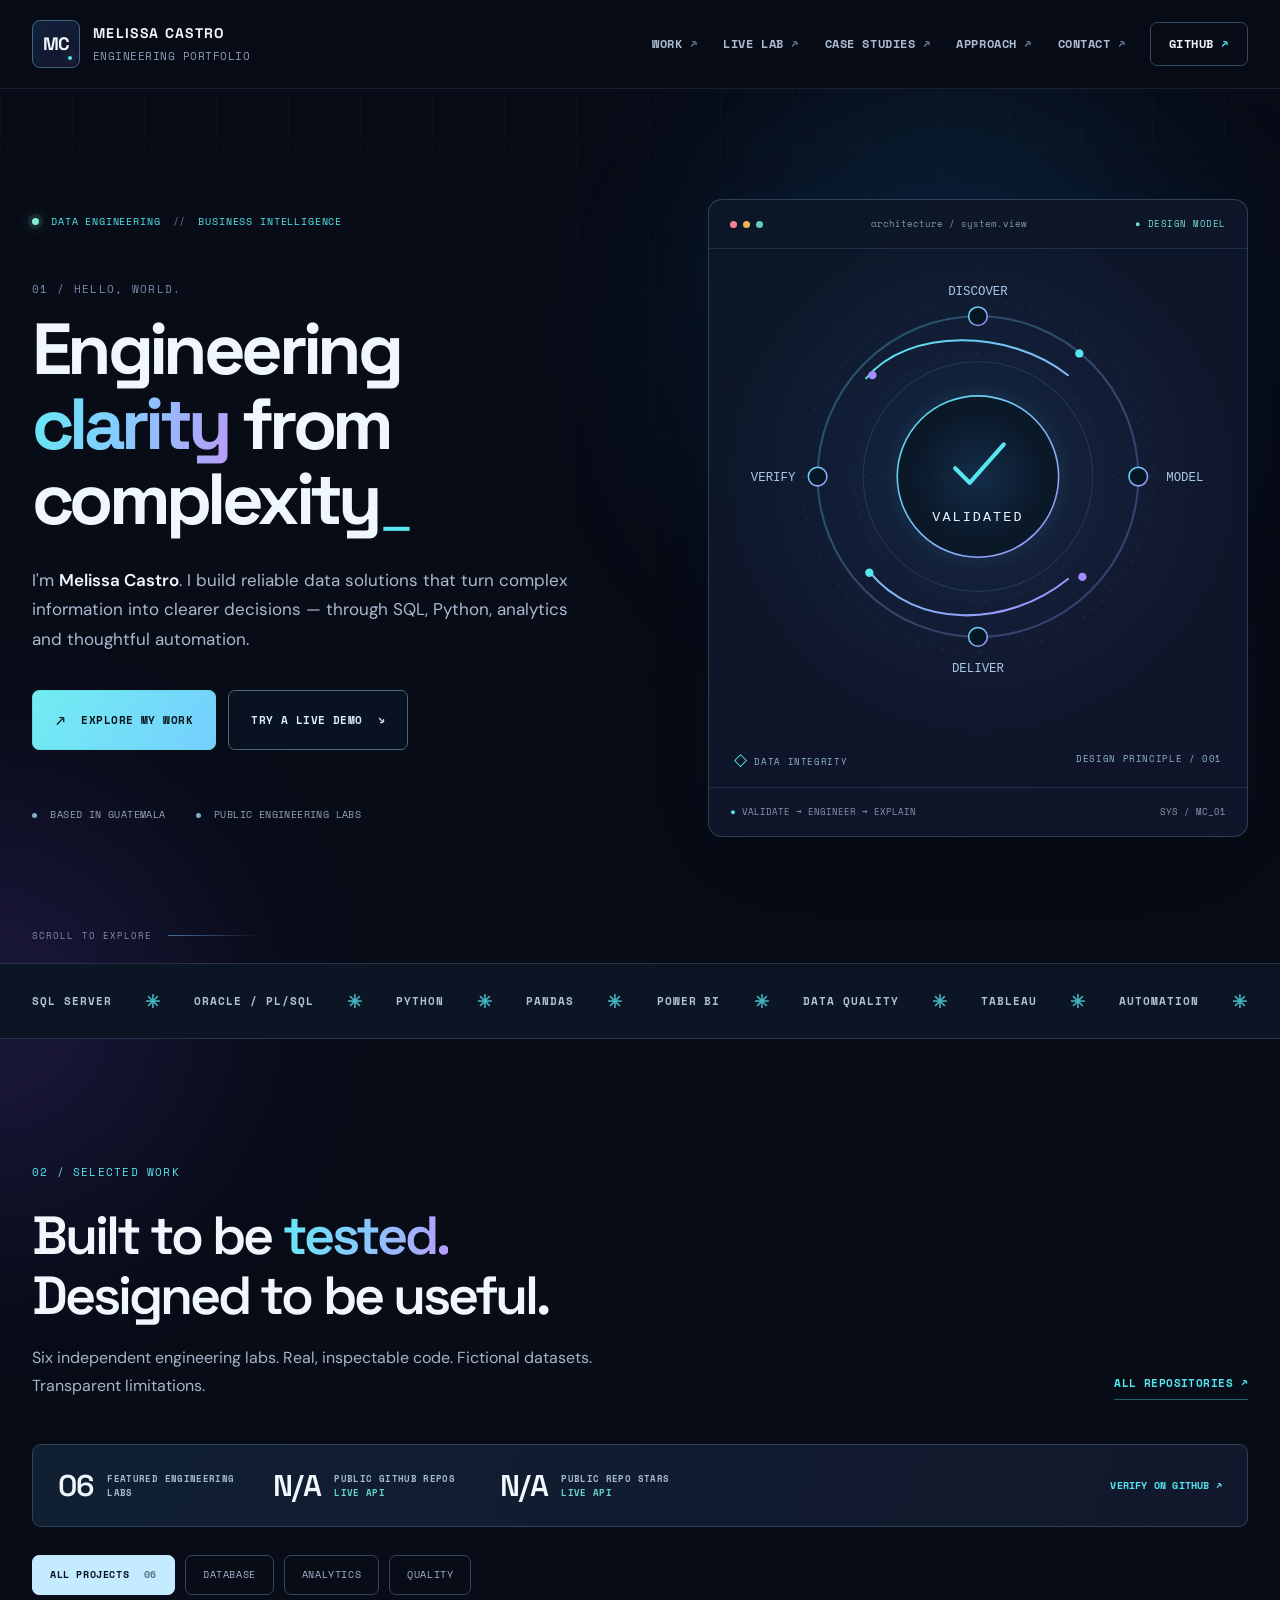
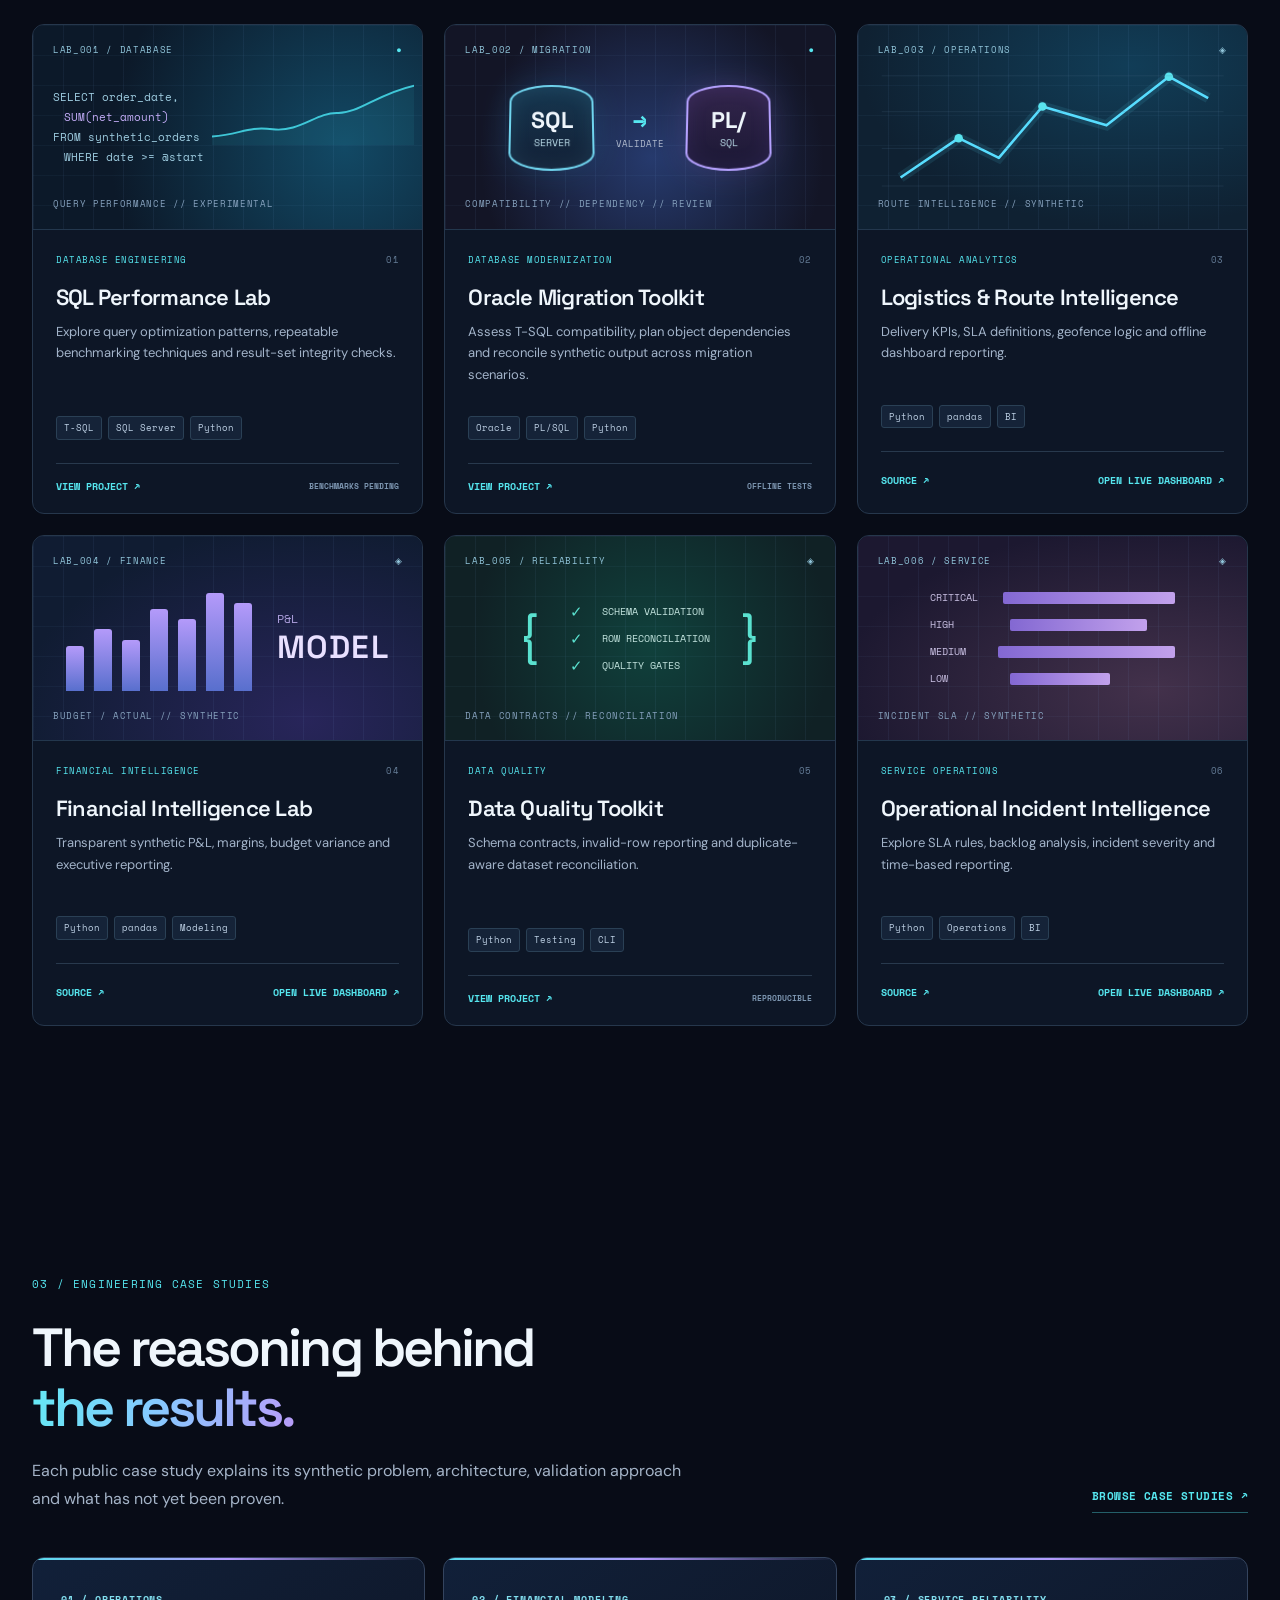
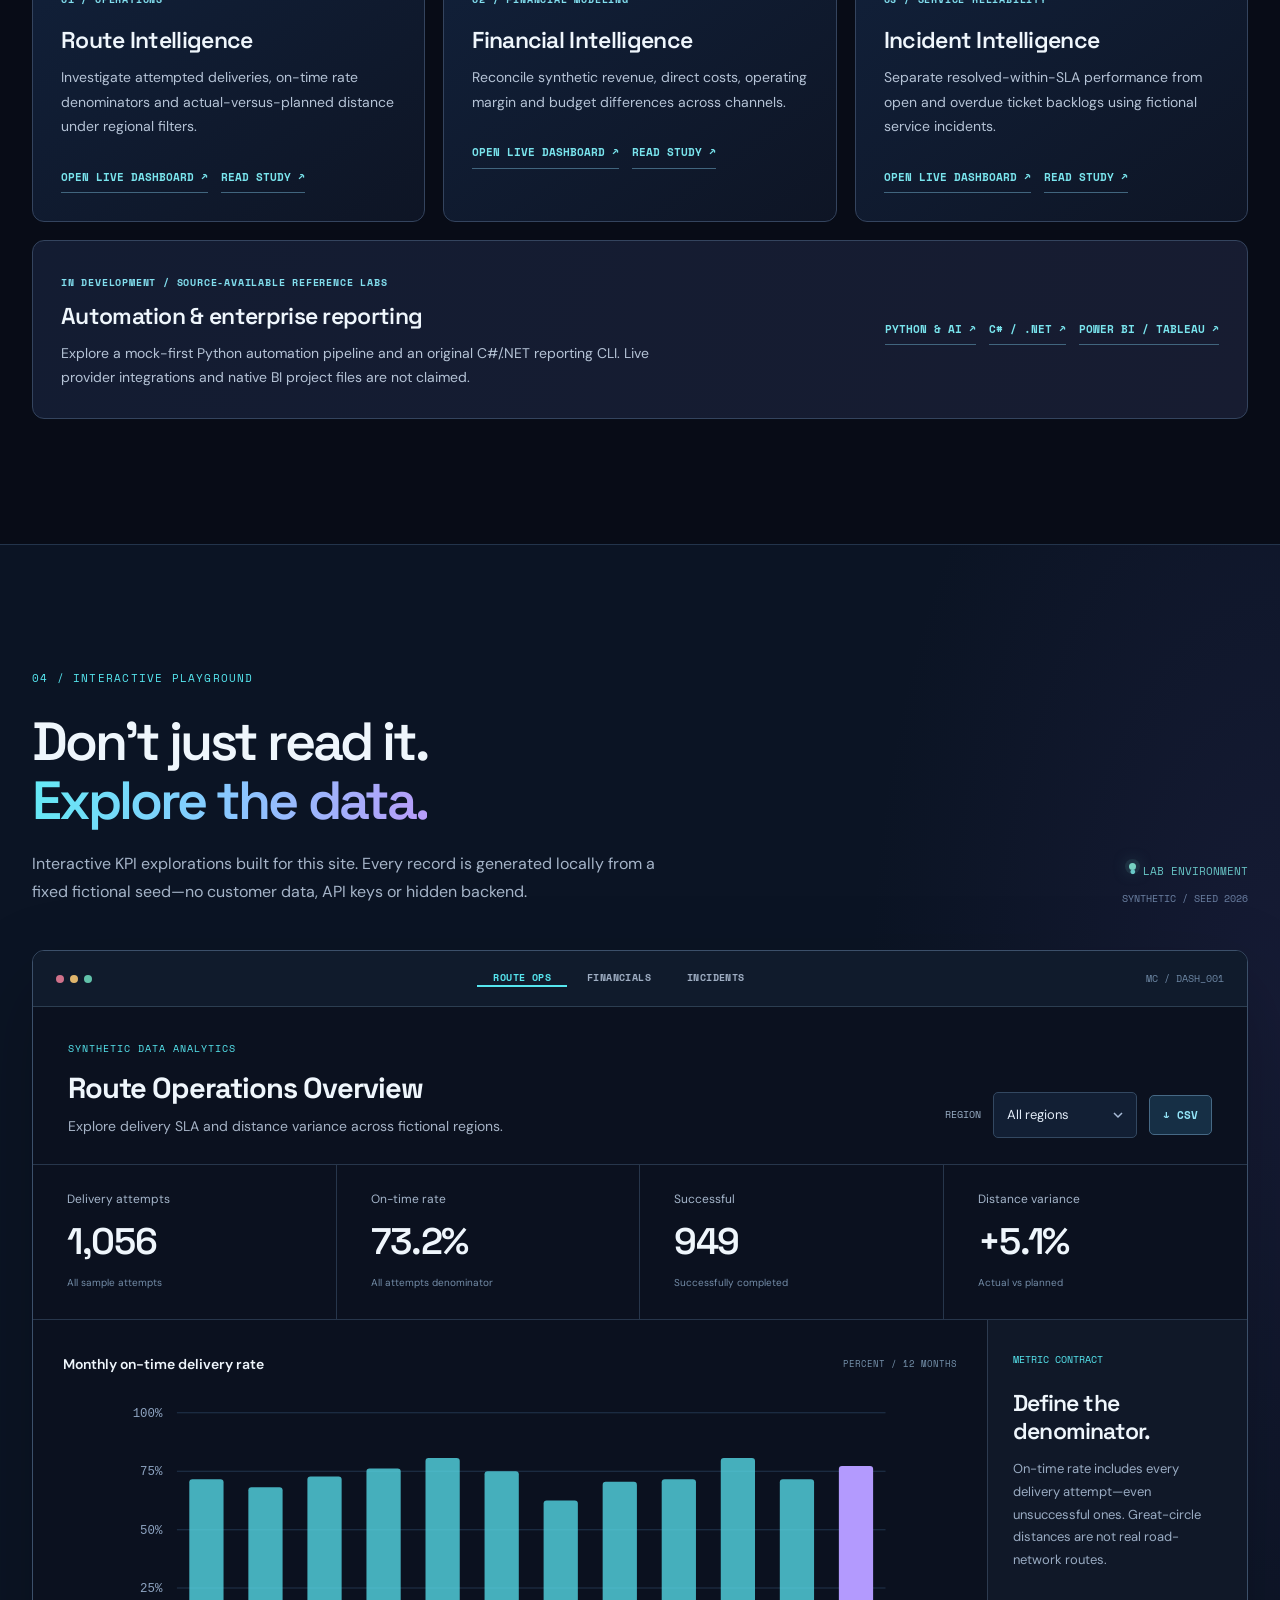
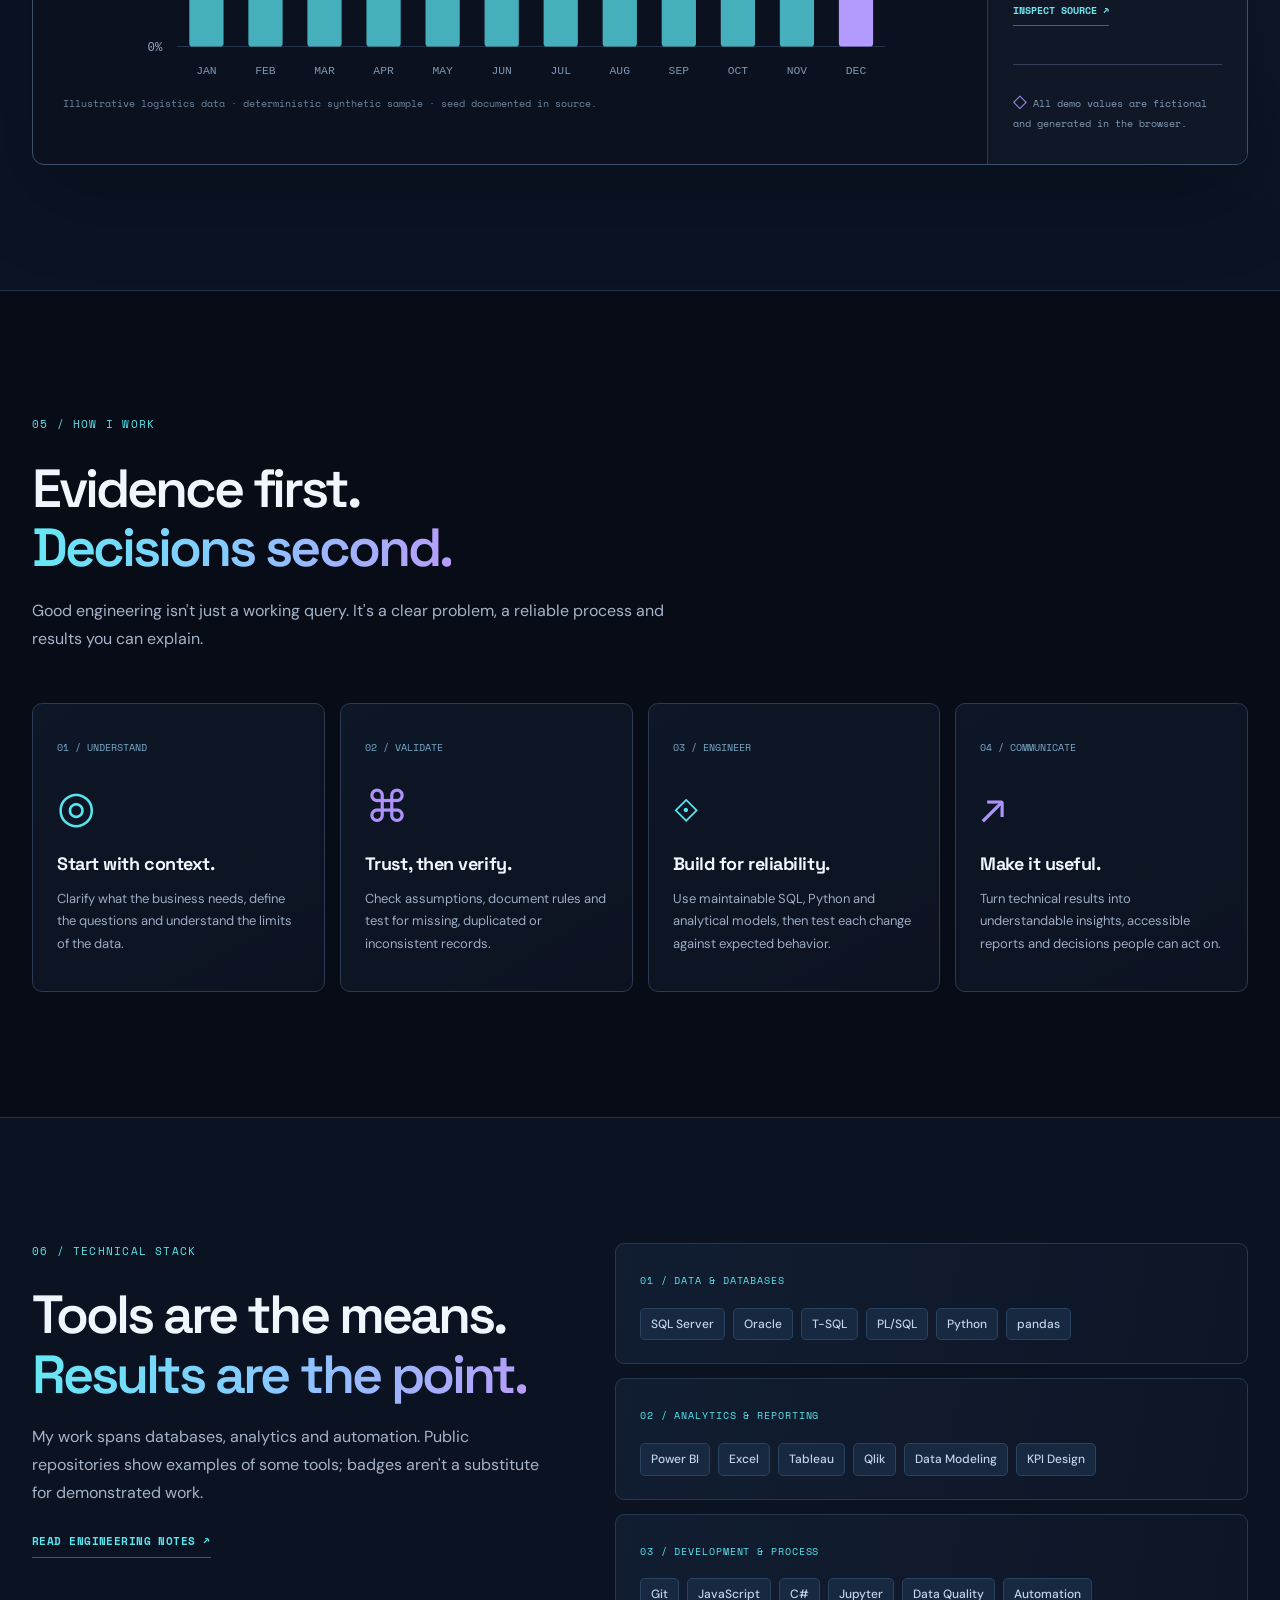
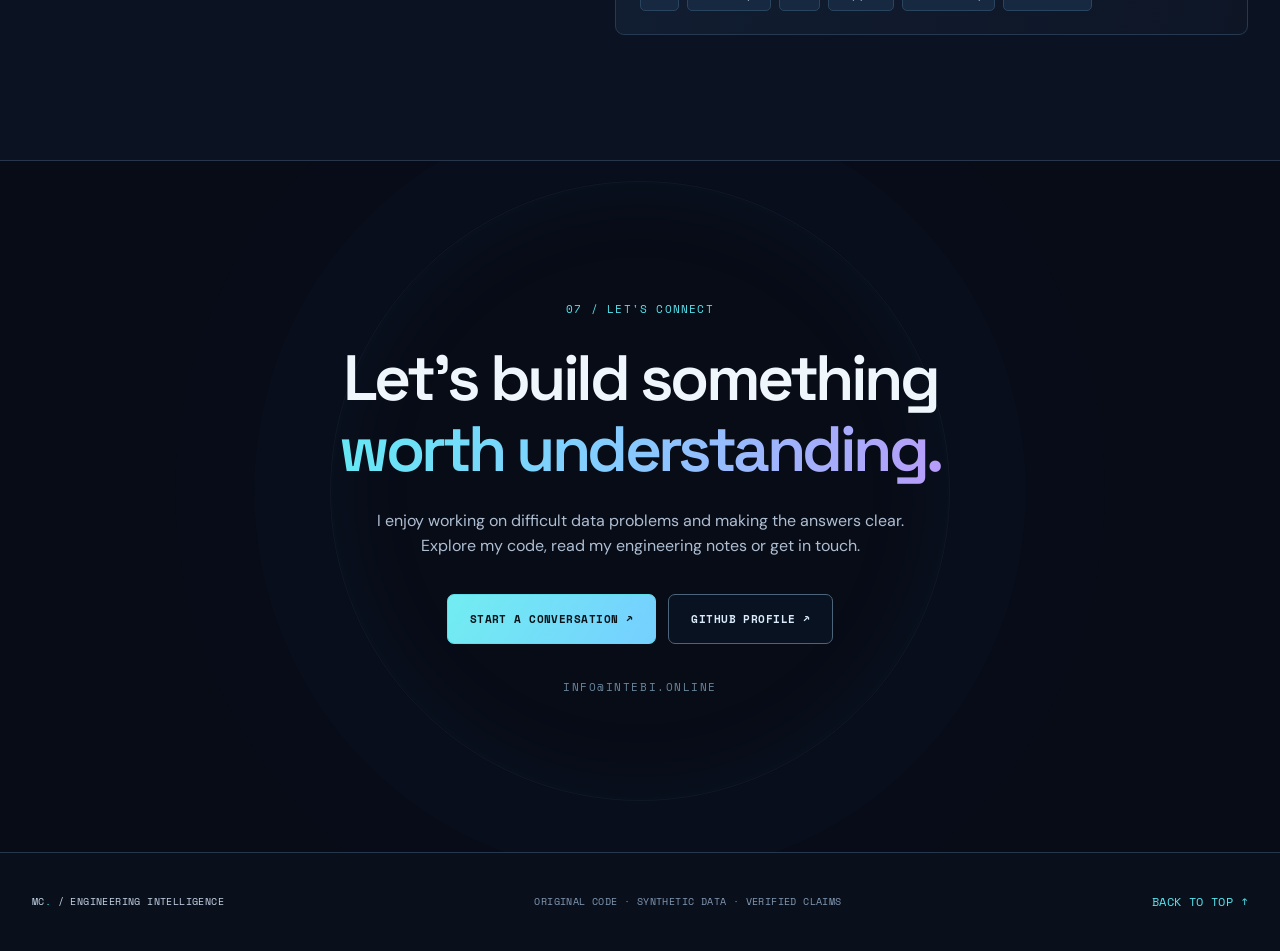
==== index.html @ 509ba19e "Preserve interactive demo tab behavior with direct-link anchors" ====
<!DOCTYPE html>
<html lang="en">
<head>
  <meta charset="UTF-8" />
  <meta name="viewport" content="width=device-width, initial-scale=1" />
  <meta name="color-scheme" content="dark" />
  <meta name="theme-color" content="#080c17" />
  <meta name="description" content="Melissa Castro — Data analytics, database engineering, business intelligence and automation. Explore reproducible engineering labs and interactive synthetic-data dashboards." />
  <meta property="og:type" content="website" />
  <meta property="og:title" content="Melissa Castro — Data & Systems Engineering" />
  <meta property="og:description" content="Engineering clarity from complexity. SQL, Python, Oracle, analytics and reproducible data systems." />
  <meta property="og:url" content="https://dicureck.github.io/" />
  <meta property="og:image" content="https://dicureck.github.io/assets/preview.svg" />
  <meta name="robots" content="index,follow" />
  <link rel="canonical" href="https://dicureck.github.io/" />
  <meta name="portfolio-build" content="2026-10-15b" />
  <link rel="icon" href="assets/favicon.svg" type="image/svg+xml" />
  <link rel="stylesheet" href="styles.css?v=20261015b" />
  <title>Melissa Castro — Engineering Intelligence</title>
  <script src="app.js?v=20261015b" defer></script>
</head>
<body>
  <div id="top" class="page-top-anchor" aria-hidden="true"></div>
  <a href="#main" class="skip-link">Skip to main content</a>
  <div class="page-grid" aria-hidden="true"></div>
  <div class="ambient ambient-one" aria-hidden="true"></div>
  <div class="ambient ambient-two" aria-hidden="true"></div>

  <header class="site-header">
    <nav class="navigation content-wrap" aria-label="Main navigation">
      <a href="#top" class="brand" data-scroll-top aria-label="Melissa Castro — Back to top"><span class="brand-mark" aria-hidden="true">MC</span><span class="brand-text">MELISSA CASTRO<span class="brand-sub">ENGINEERING PORTFOLIO</span></span></a>
      <div class="nav-links" id="nav-links">
        <a href="#work">WORK <span>↗</span></a>
        <a href="#lab">LIVE LAB <span>↗</span></a>
        <a href="#case-studies">CASE STUDIES <span>↗</span></a>
        <a href="#approach">APPROACH <span>↗</span></a>
        <a href="#contact">CONTACT <span>↗</span></a>
      </div>
      <a class="nav-action" href="https://github.com/Dicureck" target="_blank" rel="noopener noreferrer">GITHUB <span aria-hidden="true">↗</span></a>
      <button class="menu-toggle" id="menu-toggle" type="button" aria-label="Open navigation" aria-controls="nav-links" aria-expanded="false"><span></span><span></span><span></span></button>
    </nav>
  </header>

  <main id="main">
    <section class="hero section content-wrap" aria-labelledby="hero-heading">
      <div class="hero-copy">
        <div class="eyebrow"><span class="status-pulse" aria-hidden="true"></span> DATA ENGINEERING <span class="eyebrow-divider">//</span> BUSINESS INTELLIGENCE</div>
        <p class="hero-index">01 / HELLO, WORLD.</p>
        <h1 id="hero-heading">Engineering<br /><span class="text-gradient">clarity</span> from<br />complexity<span class="cursor">_</span></h1>
        <p class="hero-intro">I'm <strong>Melissa Castro</strong>. I build reliable data solutions that turn complex information into clearer decisions — through SQL, Python, analytics and thoughtful automation.</p>
        <div class="hero-actions">
          <a class="button primary" href="#work"><span class="button-arrow">↗</span> EXPLORE MY WORK</a>
          <a class="button ghost" href="#lab">TRY A LIVE DEMO <span aria-hidden="true">↘</span></a>
        </div>
        <div class="hero-footnotes"><span><i></i> BASED IN GUATEMALA</span><span><i></i> PUBLIC ENGINEERING LABS</span></div>
      </div>
      <div class="hero-visual" aria-label="Engineering workflow visualization">
        <div class="diagram-header"><span class="window-controls" aria-hidden="true"><b></b><b></b><b></b></span><span>architecture / system.view</span><span class="diagram-live">● DESIGN MODEL</span></div>
        <div class="diagram-content">
          <svg class="system-orbit" viewBox="0 0 520 480" role="img" aria-label="Conceptual workflow: raw data is validated, engineered and delivered as insight">
            <defs><linearGradient id="orbitGrad" x1="0" y1="0" x2="1" y2="1"><stop offset="0" stop-color="#56e6ef"/><stop offset="1" stop-color="#a68cff"/></linearGradient><radialGradient id="coreGrad"><stop offset="0" stop-color="#142d49"/><stop offset="1" stop-color="#081321"/></radialGradient><filter id="softglow"><feGaussianBlur stdDeviation="6"/></filter></defs>
            <g stroke="#25415c" stroke-width="1" stroke-dasharray="2 10" fill="none" opacity=".62"><circle cx="260" cy="220" r="170"/><circle cx="260" cy="220" r="120"/><path d="M260 18V424M54 220H466"/></g>
            <circle cx="260" cy="220" r="155" stroke="url(#orbitGrad)" stroke-opacity=".29" fill="none" stroke-width="2"/>
            <circle cx="260" cy="220" r="111" stroke="#4b7ea8" stroke-opacity=".28" fill="none"/>
            <path d="M152 125C192 76 291 77 347 122M347 319C288 367 199 367 155 312" fill="none" stroke="url(#orbitGrad)" stroke-width="2" stroke-linecap="round"/>
            <g fill="#071624" stroke="url(#orbitGrad)" stroke-width="1.5"><circle cx="260" cy="220" r="78" fill="url(#coreGrad)"/><circle cx="260" cy="65" r="9"/><circle cx="415" cy="220" r="9"/><circle cx="260" cy="375" r="9"/><circle cx="105" cy="220" r="9"/></g>
            <circle cx="260" cy="220" r="80" fill="none" stroke="#4bd5f2" stroke-width="5" opacity=".12" filter="url(#softglow)" />
            <path d="M238 212l14 14 33-37" fill="none" stroke="#56e6ef" stroke-width="4" stroke-linecap="round" stroke-linejoin="round"/>
            <g font-family="monospace" text-anchor="middle"><text x="260" y="263" fill="#ecf5ff" font-size="13" letter-spacing="2">VALIDATED</text><text x="260" y="44" fill="#a9c8e8" font-size="12">DISCOVER</text><text x="460" y="224" fill="#a9c8e8" font-size="12">MODEL</text><text x="260" y="409" fill="#a9c8e8" font-size="12">DELIVER</text><text x="62" y="224" fill="#a9c8e8" font-size="12">VERIFY</text></g>
            <g fill="#56e6ef"><circle cx="358" cy="101" r="4"/><circle cx="155" cy="313" r="4"/></g>
            <g fill="#a68cff"><circle cx="361" cy="317" r="4"/><circle cx="158" cy="122" r="4"/></g>
          </svg>
          <div class="diagram-caption"><span><span class="micro-icon">◇</span> DATA INTEGRITY</span><span>DESIGN PRINCIPLE / 001</span></div>
        </div>
        <div class="diagram-footer"><span><span class="footer-cyan">●</span> VALIDATE → ENGINEER → EXPLAIN</span><span>SYS / MC_01</span></div>
      </div>
      <div class="scroll-marker"><span>SCROLL TO EXPLORE</span><span class="scroll-line"></span></div>
    </section>

    <section class="stack-marquee" aria-label="Technical specialties"><div class="marquee-content"><span>SQL SERVER</span><em>✳</em><span>ORACLE / PL/SQL</span><em>✳</em><span>PYTHON</span><em>✳</em><span>PANDAS</span><em>✳</em><span>POWER BI</span><em>✳</em><span>DATA QUALITY</span><em>✳</em><span>TABLEAU</span><em>✳</em><span>AUTOMATION</span><em>✳</em></div></section>

    <section class="section work-section content-wrap" id="work" aria-labelledby="work-title">
      <div class="section-head">
        <div><p class="section-number">02 / SELECTED WORK</p><h2 id="work-title">Built to be <span class="text-gradient">tested.</span><br/>Designed to be useful.</h2><p class="section-lede">Six independent engineering labs. Real, inspectable code. Fictional datasets. Transparent limitations.</p></div>
        <a class="text-link" href="https://github.com/Dicureck?tab=repositories" target="_blank" rel="noopener noreferrer">ALL REPOSITORIES <span>↗</span></a>
      </div>
      <div class="proof-strip" aria-label="Engineering portfolio at a glance">
        <div class="proof-cell"><strong>06</strong><span>FEATURED ENGINEERING LABS</span></div>
        <div class="proof-cell"><strong id="repo-count" aria-live="polite">—</strong><span>PUBLIC GITHUB REPOS <i>LIVE API</i></span></div>
        <div class="proof-cell"><strong id="star-count" aria-live="polite">—</strong><span>PUBLIC REPO STARS <i>LIVE API</i></span></div>
        <a class="proof-link" href="https://github.com/Dicureck" target="_blank" rel="noopener noreferrer" aria-label="View official GitHub profile and verify public activity">VERIFY ON GITHUB ↗</a>
      </div>
      <div class="filters" role="group" aria-label="Filter projects">
        <button class="filter-chip is-active" type="button" data-filter="all" aria-pressed="true">ALL PROJECTS <span>06</span></button>
        <button class="filter-chip" type="button" data-filter="database" aria-pressed="false">DATABASE</button>
        <button class="filter-chip" type="button" data-filter="analytics" aria-pressed="false">ANALYTICS</button>
        <button class="filter-chip" type="button" data-filter="quality" aria-pressed="false">QUALITY</button>
      </div>
      <div class="project-grid" id="project-grid">
        <article class="project-card feature" data-category="database" data-project="sql">
          <div class="card-visual card-sql"><div class="visual-top"><span>LAB_001 / DATABASE</span><span class="tiny-pulse">●</span></div><div class="sql-visual"><div class="code-lines"><span>SELECT order_date,</span><span class="code-indent">SUM(net_amount)</span><span>FROM synthetic_orders</span><span class="code-indent">WHERE date >= @start</span></div><div class="curve"><svg viewBox="0 0 310 105" aria-hidden="true"><path d="M0 91 C45 88 52 75 93 80 S160 54 192 55 254 25 310 13" fill="none" stroke="#48e0ef" stroke-width="3"/><path d="M0 91 C45 88 52 75 93 80 S160 54 192 55 254 25 310 13 L310 105H0Z" fill="#48e0ef" fill-opacity=".08"/></svg></div></div><div class="visual-bottom">QUERY PERFORMANCE // EXPERIMENTAL</div></div>
          <div class="card-body"><div class="card-category">DATABASE ENGINEERING <span>01</span></div><h3>SQL Performance Lab</h3><p>Explore query optimization patterns, repeatable benchmarking techniques and result-set integrity checks.</p><div class="tags"><span>T-SQL</span><span>SQL Server</span><span>Python</span></div><div class="card-actions"><a href="https://github.com/Dicureck/sql-performance-lab" target="_blank" rel="noopener noreferrer">VIEW PROJECT ↗</a><span class="preview-label">BENCHMARKS PENDING</span></div></div>
        </article>
        <article class="project-card feature" data-category="database" data-project="oracle">
          <div class="card-visual card-oracle"><div class="visual-top"><span>LAB_002 / MIGRATION</span><span class="tiny-pulse">●</span></div><div class="migration-art" aria-hidden="true"><div class="db-pillar"><span>SQL</span><small>SERVER</small></div><div class="migration-arrow"><span class="dashed-rail"></span><strong>→</strong><small>VALIDATE</small></div><div class="db-pillar purple"><span>PL/</span><small>SQL</small></div></div><div class="visual-bottom">COMPATIBILITY // DEPENDENCY // REVIEW</div></div>
          <div class="card-body"><div class="card-category">DATABASE MODERNIZATION <span>02</span></div><h3>Oracle Migration Toolkit</h3><p>Assess T-SQL compatibility, plan object dependencies and reconcile synthetic output across migration scenarios.</p><div class="tags"><span>Oracle</span><span>PL/SQL</span><span>Python</span></div><div class="card-actions"><a href="https://github.com/Dicureck/oracle-migration-toolkit" target="_blank" rel="noopener noreferrer">VIEW PROJECT ↗</a><span class="preview-label">OFFLINE TESTS</span></div></div>
        </article>
        <article class="project-card" data-category="analytics" data-project="logistics"><div class="card-visual card-logistics"><div class="visual-top"><span>LAB_003 / OPERATIONS</span><span>◈</span></div><svg class="mini-chart" viewBox="0 0 400 164" aria-hidden="true"><path d="M22 141 L90 95 137 118 188 58 263 80 336 23 382 48" stroke="#57dcff" stroke-width="3" fill="none" stroke-linejoin="round"/><path d="M22 141 L90 95 137 118 188 58 263 80 336 23 382 48" stroke="#57dcff" stroke-width="12" opacity=".1" fill="none"/><g fill="#59e3ee"><circle cx="90" cy="95" r="5"/><circle cx="188" cy="58" r="5"/><circle cx="336" cy="23" r="5"/></g><path d="M0 151H400M0 107H400M0 64H400M0 22H400" stroke="#52708e" stroke-opacity=".22"/></svg><div class="visual-bottom">ROUTE INTELLIGENCE // SYNTHETIC</div></div><div class="card-body"><div class="card-category">OPERATIONAL ANALYTICS <span>03</span></div><h3>Logistics & Route Intelligence</h3><p>Delivery KPIs, SLA definitions, geofence logic and offline dashboard reporting.</p><div class="tags"><span>Python</span><span>pandas</span><span>BI</span></div><div class="card-actions"><a href="https://github.com/Dicureck/logistics-route-intelligence" target="_blank" rel="noopener noreferrer">SOURCE ↗</a><a class="demo-link" data-open-demo="logistics" href="/?demo=logistics#lab" aria-label="Open logistics interactive dashboard">OPEN LIVE DASHBOARD ↗</a></div></div></article>
        <article class="project-card" data-category="analytics" data-project="finance"><div class="card-visual card-finance"><div class="visual-top"><span>LAB_004 / FINANCE</span><span>◈</span></div><div class="finance-visual" aria-hidden="true"><div class="finance-bars"><i style="height:43%"></i><i style="height:59%"></i><i style="height:49%"></i><i style="height:78%"></i><i style="height:69%"></i><i style="height:93%"></i><i style="height:84%"></i></div><div class="finance-index"><span>P&amp;L</span><strong>MODEL</strong></div></div><div class="visual-bottom">BUDGET / ACTUAL // SYNTHETIC</div></div><div class="card-body"><div class="card-category">FINANCIAL INTELLIGENCE <span>04</span></div><h3>Financial Intelligence Lab</h3><p>Transparent synthetic P&amp;L, margins, budget variance and executive reporting.</p><div class="tags"><span>Python</span><span>pandas</span><span>Modeling</span></div><div class="card-actions"><a href="https://github.com/Dicureck/financial-intelligence-lab" target="_blank" rel="noopener noreferrer">SOURCE ↗</a><a class="demo-link" data-open-demo="finance" href="/?demo=finance#lab" aria-label="Open finance interactive dashboard">OPEN LIVE DASHBOARD ↗</a></div></div></article>
        <article class="project-card" data-category="quality" data-project="quality"><div class="card-visual card-quality"><div class="visual-top"><span>LAB_005 / RELIABILITY</span><span>◈</span></div><div class="quality-art" aria-hidden="true"><span>{</span><div><em>✓</em><small>SCHEMA VALIDATION</small><em>✓</em><small>ROW RECONCILIATION</small><em>✓</em><small>QUALITY GATES</small></div><span>}</span></div><div class="visual-bottom">DATA CONTRACTS // RECONCILIATION</div></div><div class="card-body"><div class="card-category">DATA QUALITY <span>05</span></div><h3>Data Quality Toolkit</h3><p>Schema contracts, invalid-row reporting and duplicate-aware dataset reconciliation.</p><div class="tags"><span>Python</span><span>Testing</span><span>CLI</span></div><div class="card-actions"><a href="https://github.com/Dicureck/data-quality-toolkit" target="_blank" rel="noopener noreferrer">VIEW PROJECT ↗</a><span class="preview-label">REPRODUCIBLE</span></div></div></article>
        <article class="project-card" data-category="analytics" data-project="incidents"><div class="card-visual card-incidents"><div class="visual-top"><span>LAB_006 / SERVICE</span><span>◈</span></div><div class="incident-visual" aria-hidden="true"><div><span>CRITICAL</span><i style="width:78%"></i></div><div><span>HIGH</span><i style="width:56%"></i></div><div><span>MEDIUM</span><i style="width:89%"></i></div><div><span>LOW</span><i style="width:41%"></i></div></div><div class="visual-bottom">INCIDENT SLA // SYNTHETIC</div></div><div class="card-body"><div class="card-category">SERVICE OPERATIONS <span>06</span></div><h3>Operational Incident Intelligence</h3><p>Explore SLA rules, backlog analysis, incident severity and time-based reporting.</p><div class="tags"><span>Python</span><span>Operations</span><span>BI</span></div><div class="card-actions"><a href="https://github.com/Dicureck/Dashboard-an-lisis-de-incidencias-operacionales" target="_blank" rel="noopener noreferrer">SOURCE ↗</a><a class="demo-link" data-open-demo="incidents" href="/?demo=incidents#lab" aria-label="Open incidents interactive dashboard">OPEN LIVE DASHBOARD ↗</a></div></div></article>
      </div>
    </section>

    <section class="section evidence-section content-wrap" id="case-studies" aria-labelledby="case-title">
      <div class="section-head"><div><p class="section-number">03 / ENGINEERING CASE STUDIES</p><h2 id="case-title">The reasoning behind<br/><span class="text-gradient">the results.</span></h2><p class="section-lede">Each public case study explains its synthetic problem, architecture, validation approach and what has not yet been proven.</p></div><a class="text-link" href="https://github.com/Dicureck/Dicureck/tree/main/case-studies" target="_blank" rel="noopener noreferrer">BROWSE CASE STUDIES ↗</a></div>
      <div class="evidence-grid">
        <article class="evidence-card"><span class="evidence-index">01 / OPERATIONS</span><h3>Route Intelligence</h3><p>Investigate attempted deliveries, on-time rate denominators and actual-versus-planned distance under regional filters.</p><div class="evidence-actions"><a href="?demo=logistics#lab">OPEN LIVE DASHBOARD ↗</a><a href="https://github.com/Dicureck/Dicureck/blob/main/case-studies/logistics.md" target="_blank" rel="noopener noreferrer">READ STUDY ↗</a></div></article>
        <article class="evidence-card"><span class="evidence-index">02 / FINANCIAL MODELING</span><h3>Financial Intelligence</h3><p>Reconcile synthetic revenue, direct costs, operating margin and budget differences across channels.</p><div class="evidence-actions"><a href="?demo=finance#lab">OPEN LIVE DASHBOARD ↗</a><a href="https://github.com/Dicureck/Dicureck/blob/main/case-studies/finance.md" target="_blank" rel="noopener noreferrer">READ STUDY ↗</a></div></article>
        <article class="evidence-card"><span class="evidence-index">03 / SERVICE RELIABILITY</span><h3>Incident Intelligence</h3><p>Separate resolved-within-SLA performance from open and overdue ticket backlogs using fictional service incidents.</p><div class="evidence-actions"><a href="?demo=incidents#lab">OPEN LIVE DASHBOARD ↗</a><a href="https://github.com/Dicureck/Dicureck/blob/main/case-studies/incidents.md" target="_blank" rel="noopener noreferrer">READ STUDY ↗</a></div></article>
      </div>
      <div class="evidence-next"><div><span class="evidence-index">IN DEVELOPMENT / SOURCE-AVAILABLE REFERENCE LABS</span><h3>Automation &amp; enterprise reporting</h3><p>Explore a mock-first Python automation pipeline and an original C#/.NET reporting CLI. Live provider integrations and native BI project files are not claimed.</p></div><div class="evidence-actions"><a href="https://github.com/Dicureck/Dicureck/tree/main/engineering-labs/ai-business-automation" target="_blank" rel="noopener noreferrer">PYTHON &amp; AI ↗</a><a href="https://github.com/Dicureck/Dicureck/tree/main/engineering-labs/enterprise-reporting-dotnet" target="_blank" rel="noopener noreferrer">C# / .NET ↗</a><a href="https://github.com/Dicureck/Dicureck/blob/main/knowledge-base/reporting-platforms.md" target="_blank" rel="noopener noreferrer">POWER BI / TABLEAU ↗</a></div></div>
    </section>

    <section class="section lab-section" id="lab" aria-labelledby="lab-title"><div class="content-wrap">
      <div class="section-head"><div><p class="section-number">04 / INTERACTIVE PLAYGROUND</p><h2 id="lab-title">Don't just read it.<br/><span class="text-gradient">Explore the data.</span></h2><p class="section-lede">Interactive KPI explorations built for this site. Every record is generated locally from a fixed fictional seed—no customer data, API keys or hidden backend.</p></div><div class="lab-signature"><span class="signal-dot">●</span> LAB ENVIRONMENT<span>SYNTHETIC / SEED 2026</span></div></div>
      <div class="lab-console">
        <div class="lab-toolbar"><span class="terminal-dots" aria-hidden="true"><i></i><i></i><i></i></span><div class="lab-tabs" role="tablist" aria-label="Select interactive dashboard"><button type="button" id="tab-logistics" role="tab" aria-selected="true" aria-controls="lab-panel" data-lab="logistics" tabindex="0">ROUTE OPS</button><button type="button" id="tab-finance" role="tab" aria-selected="false" aria-controls="lab-panel" data-lab="finance" tabindex="-1">FINANCIALS</button><button type="button" id="tab-incidents" role="tab" aria-selected="false" aria-controls="lab-panel" data-lab="incidents" tabindex="-1">INCIDENTS</button></div><span class="toolbar-id">MC / DASH_001</span></div>
        <div id="lab-panel" role="tabpanel" aria-labelledby="tab-logistics">
          <div class="lab-overview"><div><p class="lab-overline">SYNTHETIC DATA ANALYTICS</p><h3 id="lab-panel-title">Route Operations Overview</h3><p id="lab-panel-description">Explore delivery SLA and distance variance across fictional regions.</p></div><div class="lab-controls"><label for="lab-filter" id="lab-filter-label">REGION</label><select id="lab-filter" aria-label="Filter dashboard"></select><button class="download-data" type="button" id="download-data" aria-label="Download synthetic CSV data">↓ CSV</button></div></div>
          <div class="metric-grid" aria-live="polite"><div class="metric"><span id="metric-1-label">Attempts</span><strong id="metric-1-value">—</strong><small id="metric-1-note">Fictional sample</small></div><div class="metric"><span id="metric-2-label">On-time rate</span><strong id="metric-2-value">—</strong><small id="metric-2-note">All attempts</small></div><div class="metric"><span id="metric-3-label">Successful deliveries</span><strong id="metric-3-value">—</strong><small id="metric-3-note">Sample data</small></div><div class="metric"><span id="metric-4-label">Distance variance</span><strong id="metric-4-value">—</strong><small id="metric-4-note">Actual vs planned</small></div></div>
          <div class="chart-layout"><div class="main-chart"><div class="chart-heading"><strong id="chart-title">Monthly on-time rate</strong><span id="chart-unit">PERCENT / 12 MONTHS</span></div><svg id="chart-svg" role="img" aria-label="Monthly chart of synthetic KPI data" viewBox="0 0 760 290" preserveAspectRatio="xMidYMid meet"></svg><div class="chart-foot" id="chart-foot">The chart shows synthetic illustration data, not operational results.</div></div><div class="lab-notes"><p>METRIC CONTRACT</p><h4 id="lab-note-title">Define the denominator.</h4><p id="lab-note-text">On-time rate includes every attempted delivery, not just successful ones.</p><a id="lab-source-link" href="https://github.com/Dicureck/logistics-route-intelligence" target="_blank" rel="noopener noreferrer">INSPECT SOURCE ↗</a><div class="lab-warning"><span>◇</span> All demo values are fictional and generated in the browser.</div></div></div>
        </div>
      </div>
    </div></section>

    <section class="section approach-section content-wrap" id="approach" aria-labelledby="approach-title">
      <div class="section-head"><div><p class="section-number">05 / HOW I WORK</p><h2 id="approach-title">Evidence first.<br/><span class="text-gradient">Decisions second.</span></h2><p class="section-lede">Good engineering isn't just a working query. It's a clear problem, a reliable process and results you can explain.</p></div></div>
      <div class="process-grid"><div class="process-card"><span class="process-num">01 / UNDERSTAND</span><div class="process-glyph">◎</div><h3>Start with context.</h3><p>Clarify what the business needs, define the questions and understand the limits of the data.</p></div><div class="process-card"><span class="process-num">02 / VALIDATE</span><div class="process-glyph">⌘</div><h3>Trust, then verify.</h3><p>Check assumptions, document rules and test for missing, duplicated or inconsistent records.</p></div><div class="process-card"><span class="process-num">03 / ENGINEER</span><div class="process-glyph">⟐</div><h3>Build for reliability.</h3><p>Use maintainable SQL, Python and analytical models, then test each change against expected behavior.</p></div><div class="process-card"><span class="process-num">04 / COMMUNICATE</span><div class="process-glyph">↗</div><h3>Make it useful.</h3><p>Turn technical results into understandable insights, accessible reports and decisions people can act on.</p></div></div>
    </section>

    <section class="section capabilities-section"><div class="content-wrap capabilities-grid"><div><p class="section-number">06 / TECHNICAL STACK</p><h2>Tools are the means.<br/><span class="text-gradient">Results are the point.</span></h2><p class="section-lede">My work spans databases, analytics and automation. Public repositories show examples of some tools; badges aren't a substitute for demonstrated work.</p><a class="text-link" href="https://github.com/Dicureck/Dicureck/blob/main/knowledge-base/README.md" target="_blank" rel="noopener noreferrer">READ ENGINEERING NOTES ↗</a></div><div class="skill-panels"><div class="skill-panel"><span>01 / DATA & DATABASES</span><div class="skill-tags"><b>SQL Server</b><b>Oracle</b><b>T-SQL</b><b>PL/SQL</b><b>Python</b><b>pandas</b></div></div><div class="skill-panel"><span>02 / ANALYTICS & REPORTING</span><div class="skill-tags"><b>Power BI</b><b>Excel</b><b>Tableau</b><b>Qlik</b><b>Data Modeling</b><b>KPI Design</b></div></div><div class="skill-panel"><span>03 / DEVELOPMENT & PROCESS</span><div class="skill-tags"><b>Git</b><b>JavaScript</b><b>C#</b><b>Jupyter</b><b>Data Quality</b><b>Automation</b></div></div></div></div></section>

    <section class="section contact-section content-wrap" id="contact" aria-labelledby="contact-title"><div class="contact-orbit" aria-hidden="true"></div><p class="section-number">07 / LET'S CONNECT</p><h2 id="contact-title">Let's build something<br/><span class="text-gradient">worth understanding.</span></h2><p>I enjoy working on difficult data problems and making the answers clear. Explore my code, read my engineering notes or get in touch.</p><div class="contact-actions"><a class="button primary" href="mailto:info@intebi.online?subject=Engineering%20collaboration%20inquiry">START A CONVERSATION ↗</a><a class="button ghost" href="https://github.com/Dicureck" target="_blank" rel="noopener noreferrer">GITHUB PROFILE ↗</a></div><p class="contact-email">INFO@INTEBI.ONLINE</p></section>
  </main>
  <footer class="site-footer"><div class="content-wrap footer-inner"><span class="footer-brand">MC<span>.</span> / ENGINEERING INTELLIGENCE</span><span>ORIGINAL CODE · SYNTHETIC DATA · VERIFIED CLAIMS</span><a href="#top" data-scroll-top>BACK TO TOP ↑</a></div></footer>
</body>
</html>
---- styles.css ----
@import url('https://fonts.googleapis.com/css2?family=DM+Sans:wght@400;500;600;700&family=Space+Grotesk:wght@400;500;600;700&family=Space+Mono:wght@400;700&display=swap');
:root{--bg:#080c17;--surface:#0d1423;--surface2:#101b2d;--panel:#101828;--line:#223048;--line-strong:#395471;--white:#eff6fc;--muted:#8d9db6;--muted2:#667b96;--cyan:#56e6ef;--blue:#6aaeff;--purple:#ae91fa;--lime:#82edd1;--width:1240px;--r:15px}
*{box-sizing:border-box}html{scroll-behavior:smooth;scroll-padding-top:96px}body{margin:0;overflow-x:hidden;background:var(--bg);color:var(--white);font:16px/1.55 'DM Sans',system-ui,-apple-system,Segoe UI,sans-serif}button,select{font:inherit}button{cursor:pointer}button:disabled{cursor:default}a{color:inherit;text-decoration:none}a:hover{color:var(--cyan)}::selection{color:var(--bg);background:var(--cyan)}:focus-visible{outline:2px solid var(--cyan);outline-offset:4px}.content-wrap{width:min(calc(100% - 64px),var(--width));margin-inline:auto}.skip-link{position:absolute;left:20px;top:-70px;background:var(--white);color:var(--bg);padding:10px 16px;z-index:99}.skip-link:focus{top:10px}.page-grid{pointer-events:none;z-index:-3;position:fixed;inset:0;background-image:linear-gradient(to right,rgba(116,161,203,.042) 1px,transparent 1px),linear-gradient(to bottom,rgba(116,161,203,.037) 1px,transparent 1px);background-size:72px 72px;mask-image:linear-gradient(to bottom,black,transparent 80%)}.ambient{pointer-events:none;z-index:-2;position:absolute;filter:blur(94px);border-radius:50%;opacity:.28}.ambient-one{width:460px;height:460px;right:8%;top:110px;background:#1866a5}.ambient-two{width:420px;height:420px;left:-220px;top:800px;background:#47348e}.site-header{position:sticky;z-index:40;top:0;background:rgba(8,12,23,.86);backdrop-filter:blur(16px);border-bottom:1px solid rgba(81,105,139,.22)}.navigation{height:87px;display:flex;align-items:center;gap:28px}.brand{display:flex;gap:13px;align-items:center;margin-right:auto}.brand-mark{display:grid;place-items:center;width:43px;height:43px;border:1px solid #396884;background:linear-gradient(145deg,#10223b,#16132b);border-radius:8px;font:700 17px 'Space Grotesk',sans-serif;letter-spacing:-2px}.brand-mark span,.footer-brand span{color:var(--cyan)}.brand-text{font:700 12px 'Space Grotesk',sans-serif;letter-spacing:.12em;line-height:1.35}.brand-sub{font:10px 'Space Mono',monospace;letter-spacing:.05em;display:block;color:var(--muted);margin-top:5px}.nav-links{display:flex;align-items:center;gap:32px}.nav-links a,.nav-action{font:700 10px 'Space Mono',monospace;letter-spacing:.07em;color:#acbbd0}.nav-links a span{font-size:11px;color:var(--muted2)}.nav-links a:hover,.nav-action:hover{color:var(--cyan)}.nav-action{padding:12px 17px;border:1px solid #344960;border-radius:7px;color:var(--white)}.nav-action span{color:var(--cyan)}.menu-toggle{display:none;background:none;border:1px solid var(--line-strong);padding:12px;border-radius:8px}.menu-toggle span{display:block;height:2px;width:19px;background:var(--white);margin:3px 0}.section{padding-top:125px;padding-bottom:125px}.hero{min-height:780px;display:grid;grid-template-columns:1.07fr .93fr;align-items:center;gap:55px;position:relative;padding-top:110px;padding-bottom:126px}.hero-copy{position:relative;z-index:1}.eyebrow,.section-number,.hero-index,.hero-footnotes,.diagram-header,.diagram-footer,.diagram-caption,.scroll-marker,.visual-top,.visual-bottom,.card-category,.tags,.card-actions,.filter-chip,.lab-signature,.lab-overline,.lab-toolbar,.lab-controls label,.chart-heading span,.chart-foot,.lab-notes>p:first-child,.lab-warning,.process-num,.skill-panel>span,.contact-email,.footer-inner{font-family:'Space Mono',monospace}.eyebrow{font-size:10px;letter-spacing:.085em;color:var(--cyan);display:flex;align-items:center;gap:12px}.status-pulse,.signal-dot{width:7px;height:7px;display:inline-block;border-radius:50%;background:var(--lime);box-shadow:0 0 0 4px rgba(130,237,209,.1),0 0 15px rgba(130,237,209,.5)}.eyebrow-divider{color:var(--muted2)}.hero-index{font-size:11px;letter-spacing:.12em;color:#7b8cab;margin:52px 0 14px}.hero h1,h2,h3{font-family:'Space Grotesk',sans-serif}.hero h1{font-size:clamp(55px,5.65vw,92px);line-height:1.035;letter-spacing:-.064em;font-weight:700;margin:0}.text-gradient{background:linear-gradient(100deg,#64e9f4 0%,#86caff 47%,#b89cf9 100%);-webkit-background-clip:text;background-clip:text;color:transparent}.cursor{font-weight:400;color:var(--cyan);font-size:.78em;animation:blink 1.1s step-end infinite}@keyframes blink{50%{opacity:0}}.hero-intro{font-size:17px;line-height:1.75;color:#aab9cf;max-width:540px;margin:29px 0 0}.hero-intro strong{color:var(--white);font-weight:600}.hero-actions,.contact-actions{display:flex;flex-wrap:wrap;gap:12px;margin-top:35px}.button{display:inline-flex;align-items:center;gap:15px;justify-content:center;border:1px solid #4c657b;padding:16px 22px;border-radius:7px;font:700 11px 'Space Mono',monospace;letter-spacing:.04em;transition:transform .2s,background .2s,border .2s}.button:hover{transform:translateY(-3px)}.button.primary{color:#06141a;border-color:#5edcea;background:linear-gradient(120deg,#72edf1,#75cfff)}.button.primary:hover{background:#a2f5f3;color:#06141a}.button.ghost{background:rgba(10,22,37,.65);color:#dbeafa}.button.ghost:hover{border-color:var(--cyan);color:var(--cyan)}.button-arrow{font-size:18px;font-weight:400}.hero-footnotes{display:flex;flex-wrap:wrap;gap:30px;margin-top:57px;color:#91a4bb;font-size:10px;letter-spacing:.04em}.hero-footnotes i{display:inline-block;width:5px;height:5px;background:#83aecb;border-radius:50%;vertical-align:middle;margin-right:7px}.hero-visual{max-width:540px;width:100%;justify-self:end;border:1px solid rgba(92,127,161,.4);border-radius:14px;overflow:hidden;background:linear-gradient(140deg,#0b1728,#11152a 80%);box-shadow:0 25px 120px rgba(0,0,0,.48),0 0 70px rgba(43,110,207,.07)}.diagram-header,.diagram-footer{min-height:49px;padding:0 21px;display:flex;align-items:center;justify-content:space-between;font-size:9px;color:#8796aa;gap:10px}.diagram-header{border-bottom:1px solid rgba(73,113,143,.28)}.window-controls{display:flex;gap:6px}.window-controls b{display:block;width:7px;height:7px;border-radius:50%;background:#54708c}.window-controls b:first-child{background:#fa818f}.window-controls b:nth-child(2){background:#ebb45a}.window-controls b:nth-child(3){background:#62cdb4}.diagram-live{color:#75ded4;letter-spacing:.06em}.diagram-content{background:radial-gradient(circle at 50% 42%,rgba(41,81,137,.27),transparent 64%);position:relative}.system-orbit{width:100%;height:auto;display:block}.diagram-caption{display:flex;align-items:center;justify-content:space-between;gap:10px;font-size:9px;letter-spacing:.07em;padding:0 25px 15px;color:#90b4d3}.micro-icon{color:var(--cyan);font-size:17px}.diagram-footer{border-top:1px solid rgba(73,113,143,.28)}.footer-cyan{color:var(--cyan)}.scroll-marker{position:absolute;bottom:20px;left:0;display:flex;align-items:center;gap:16px;font-size:9px;letter-spacing:.12em;color:#8392a9}.scroll-line{height:1px;width:94px;background:linear-gradient(90deg,#476f9d,transparent)}.stack-marquee{height:76px;overflow:hidden;display:flex;align-items:center;border-top:1px solid #24354b;border-bottom:1px solid #24354b;background:#0c1524}.marquee-content{display:flex;align-items:center;white-space:nowrap;justify-content:space-between;width:min(100% - 64px,1240px);margin:auto;gap:24px;color:#b1c0d6;font:700 11px 'Space Mono',monospace;letter-spacing:.09em}.marquee-content em{font-size:18px;color:var(--cyan);font-style:normal;opacity:.75}.section-head{display:flex;justify-content:space-between;align-items:flex-end;gap:40px;margin-bottom:44px}.section-number{font-size:11px;letter-spacing:.11em;color:var(--cyan);margin:0 0 25px}.section h2{font-size:clamp(38px,4.2vw,61px);letter-spacing:-.055em;line-height:1.11;margin:0 0 19px;font-weight:600}.section-lede{font-size:16px;color:#a5b4c8;line-height:1.75;max-width:650px;margin:0}.text-link{white-space:nowrap;font:700 11px 'Space Mono',monospace;color:var(--cyan);border-bottom:1px solid rgba(86,230,239,.38);padding-bottom:8px;letter-spacing:.04em}.text-link:hover{color:#fff}.filters{display:flex;flex-wrap:wrap;gap:10px;margin-bottom:29px}.filter-chip{padding:11px 17px;background:transparent;border:1px solid #34465d;border-radius:7px;color:#a3b5cf;font-size:10px;letter-spacing:.06em;transition:background .2s}.filter-chip:hover{border-color:var(--cyan)}.filter-chip.is-active{background:#c4ebff;border-color:#c4ebff;color:#071320;font-weight:700}.filter-chip span{color:#5d7488;margin-left:8px}.project-grid{display:grid;grid-template-columns:repeat(3,minmax(0,1fr));gap:21px}.project-card{background:#0d1626;border:1px solid #26374c;border-radius:12px;overflow:hidden;min-width:0;display:flex;flex-direction:column;transition:border .2s,transform .25s,box-shadow .25s}.project-card:hover{transform:translateY(-5px);border-color:#518ca6;box-shadow:0 24px 50px rgba(0,0,0,.18)}.project-card[hidden]{display:none}.project-card.feature{grid-column:span 1}.card-visual{height:205px;position:relative;overflow:hidden;padding:18px 20px;display:flex;flex-direction:column;justify-content:space-between;background:linear-gradient(150deg,#0b2434,#10182b);border-bottom:1px solid #23374d}.visual-top,.visual-bottom{color:#91c5da;font-size:9px;letter-spacing:.075em;display:flex;justify-content:space-between;z-index:2}.visual-bottom{color:#87a2be}.tiny-pulse{color:var(--cyan)}.card-visual:before{content:"";position:absolute;inset:0;background-image:linear-gradient(90deg,#87bbfd10 1px,transparent 1px),linear-gradient(#87bbfd0b 1px,transparent 1px);background-size:30px 30px}.card-sql{background:radial-gradient(circle at 80% 60%,#124965,#0c1929 70%)}.sql-visual{display:flex;align-items:center;justify-content:space-between;gap:10px;position:relative}.code-lines{display:grid;gap:4px;font:11px 'Space Mono',monospace;color:#9ecce0;flex-shrink:0}.code-lines span:nth-child(2){color:#c3acf7}.code-indent{padding-left:11px}.curve{position:absolute;right:-12px;top:-12px;width:58%;opacity:.85}.curve svg{display:block;width:100%;height:auto}.card-oracle{background:radial-gradient(circle at 53% 65%,#263a6d,#131526 70%)}.migration-art{z-index:1;display:flex;justify-content:center;align-items:center;gap:22px}.db-pillar{width:85px;height:86px;border-radius:50% / 20%;border:2px solid #70d5ef;box-shadow:0 0 30px #25a8e729,inset 0 0 20px #61d0ef1f;background:linear-gradient(#163750,#132036);display:flex;flex-direction:column;align-items:center;justify-content:center;transform:perspective(100px) rotateX(3deg)}.db-pillar span{font:700 23px 'Space Grotesk'}.db-pillar small{font:10px 'Space Mono';color:#b8d9e6}.db-pillar.purple{border-color:#b5a1ff;box-shadow:0 0 30px #ab77e72d,inset 0 0 20px #8c6eef1f;background:linear-gradient(#33254c,#1b1834)}.migration-arrow{display:flex;align-items:center;flex-direction:column;font:22px 'Space Mono';color:var(--cyan)}.migration-arrow small{font-size:9px;color:#afb9cc}.card-logistics{background:radial-gradient(ellipse at 70% 20%,#113d57,#0f2132 70%)}.mini-chart{width:100%;max-width:380px;align-self:center;z-index:1}.card-finance{background:radial-gradient(ellipse at 70% 90%,#28255a,#101c32 75%)}.finance-visual{z-index:1;display:flex;align-items:center;justify-content:center;gap:25px;height:115px}.finance-bars{height:105px;display:flex;gap:10px;align-items:flex-end}.finance-bars i{display:block;width:18px;border-radius:3px 3px 0 0;background:linear-gradient(#b49afa,#586fcd)}.finance-index{display:flex;flex-direction:column;font:12px 'Space Mono';color:#ac9edc}.finance-index strong{font:600 32px 'Space Grotesk';letter-spacing:.05em;color:#e9e0ff}.card-quality{background:radial-gradient(circle at 53% 53%,#10413c,#102125 77%)}.quality-art{z-index:1;display:flex;gap:25px;justify-content:center;align-items:center;font:50px 'Space Mono';color:#5ae1cf}.quality-art div{display:grid;grid-template-columns:22px 1fr;column-gap:10px;row-gap:5px;align-items:center}.quality-art small{color:#c3e4df;font:10px 'Space Mono'}.quality-art em{font:15px 'Space Mono';font-style:normal}.card-incidents{background:radial-gradient(ellipse at 76% 75%,#43314b,#1c1830 75%)}.incident-visual{z-index:1;display:grid;gap:12px;width:70%;align-self:center}.incident-visual div{display:flex;gap:15px;align-items:center}.incident-visual span{width:65px;font:10px 'Space Mono';color:#c9c0e3}.incident-visual i{display:block;height:12px;border-radius:2px;background:linear-gradient(90deg,#8368d2,#c2a1ec)}.card-body{padding:23px 23px 19px;display:flex;flex:1;flex-direction:column;gap:0}.card-category{font-size:9px;color:var(--cyan);letter-spacing:.06em;display:flex;justify-content:space-between}.card-category span{color:#667e98}.card-body h3{font-size:22px;line-height:1.22;letter-spacing:-.035em;margin:17px 0 10px;font-weight:600}.card-body>p{font-size:13px;color:#a3b4ca;line-height:1.66;margin:0 0 20px;min-height:64px}.tags{display:flex;flex-wrap:wrap;gap:6px;margin-top:auto}.tags span{font-size:9px;color:#bfd2e6;border:1px solid #2a4055;background:#152338;padding:4px 7px;border-radius:3px}.card-actions{display:flex;align-items:center;justify-content:space-between;gap:10px;margin-top:23px;padding-top:15px;border-top:1px solid #28394d;font-size:10px;font-weight:700}.card-actions>a,.demo-link{color:var(--cyan)}.demo-link{background:none;border:0;font:700 10px 'Space Mono';letter-spacing:0;padding:6px 0}.demo-link:hover{text-decoration:underline}.preview-label{font-size:8px;color:#7e97b2}.lab-section{background:#0b1424;border-block:1px solid #23344b;position:relative}.lab-section:before{content:"";position:absolute;right:0;top:0;width:35%;height:100%;background:radial-gradient(ellipse at 100% 35%,#36306740,transparent 65%);pointer-events:none}.lab-signature{font-size:11px;color:#72e4d9;text-align:right}.lab-signature span:last-child{display:block;margin-top:10px;color:#7893b1;font-size:10px}.lab-console{position:relative;border:1px solid #3c506a;border-radius:12px;overflow:hidden;background:#0b111f;box-shadow:0 32px 85px #00000037}.lab-toolbar{height:56px;background:#101b2c;border-bottom:1px solid #2c3e51;display:flex;align-items:center;gap:20px;padding:0 23px;font-size:10px}.terminal-dots{display:flex;gap:6px}.terminal-dots i{width:8px;height:8px;border-radius:50%;background:#cf718a}.terminal-dots i:nth-child(2){background:#dfb56c}.terminal-dots i:nth-child(3){background:#61c2aa}.lab-tabs{display:flex;align-self:stretch;align-items:stretch;gap:4px;margin:auto}.lab-tabs button{border:0;background:transparent;color:#9faec3;padding:0 16px;font:700 10px 'Space Mono';border-bottom:2px solid transparent;letter-spacing:.04em}.lab-tabs button[aria-selected=true]{border-color:var(--cyan);color:var(--cyan)}.lab-tabs button:hover{color:#fff}.toolbar-id{color:#6d87a4}.lab-overview{display:flex;align-items:flex-end;justify-content:space-between;gap:20px;padding:34px 35px 26px}.lab-overline{font-size:10px;letter-spacing:.1em;color:var(--cyan);margin:0 0 9px}.lab-overview h3{font-size:29px;letter-spacing:-.035em;margin:0}.lab-overview p:last-child{color:#a6b3c6;margin:6px 0 0;font-size:14px}.lab-controls{display:flex;align-items:center;gap:12px}.lab-controls label{font-size:10px;color:#9bb0c7}.lab-controls select{appearance:none;min-width:144px;padding:12px 33px 12px 13px;background:#121f34 url("data:image/svg+xml,%3Csvg xmlns='http://www.w3.org/2000/svg' width='12' height='12' viewBox='0 0 12 12'%3E%3Cpath d='M2 4l4 4 4-4' stroke='%23a8bbd7' fill='none' stroke-width='1.5'/%3E%3C/svg%3E") no-repeat right 12px center;border:1px solid #334861;color:#e2ebf7;border-radius:5px;font-size:13px}.download-data{background:#162f45;border:1px solid #466985;padding:11px 13px;font:700 11px 'Space Mono';color:#93e4f7;border-radius:5px}.download-data:hover{background:#22435a}.metric-grid{display:grid;grid-template-columns:repeat(4,minmax(0,1fr));border-block:1px solid #27364b}.metric{padding:25px 34px;border-right:1px solid #27364b;min-width:0}.metric:last-child{border-right:0}.metric>span{display:block;color:#a4b5ca;font-size:12px}.metric strong{display:block;font:600 clamp(25px,3vw,37px) 'Space Grotesk';letter-spacing:-.035em;margin:9px 0 4px}.metric small{font-size:10px;color:#748da8}.chart-layout{display:grid;grid-template-columns:minmax(0,1fr) 260px}.main-chart{padding:34px 30px}.chart-heading{display:flex;justify-content:space-between;align-items:center;gap:10px;margin-bottom:15px}.chart-heading strong{font-size:14px;font-weight:600}.chart-heading span{font-size:9px;color:#7692ac}.main-chart svg{width:100%;height:auto;max-height:300px;display:block}.chart-foot{font-size:10px;color:#71869f;margin-top:6px}.lab-notes{padding:32px 25px;border-left:1px solid #2d3b50;background:#101828}.lab-notes>p:first-child{color:var(--cyan);font-size:10px;margin:0}.lab-notes h4{font:600 23px/1.22 'Space Grotesk';letter-spacing:-.035em;margin:22px 0 12px}.lab-notes>p:not(:first-child){font-size:13px;line-height:1.75;color:#9aacc3}.lab-notes>a{display:inline-block;margin-top:18px;color:#6ee6ee;font:700 10px 'Space Mono';padding-bottom:7px;border-bottom:1px solid #326d7f}.lab-warning{margin-top:38px;padding-top:20px;border-top:1px solid #344057;color:#839ab4;line-height:1.7;font-size:10px}.lab-warning span{font-size:18px;color:var(--purple)}.process-grid{display:grid;grid-template-columns:repeat(4,minmax(0,1fr));gap:15px;margin-top:50px}.process-card{border:1px solid #2c3a53;background:linear-gradient(150deg,#0e1727,#0c1220);border-radius:10px;padding:30px 24px 35px;min-height:255px}.process-num{color:#79a8c8;font-size:10px}.process-glyph{font-size:44px;color:var(--cyan);font-family:'Space Grotesk';margin:26px 0 18px;height:47px;line-height:1}.process-card:nth-child(2) .process-glyph,.process-card:nth-child(4) .process-glyph{color:var(--purple)}.process-card h3{font-size:18px;letter-spacing:-.025em;margin:0 0 10px}.process-card p{color:#9bacc4;font-size:13px;line-height:1.75;margin:0}.capabilities-section{background:#0b1322;border-block:1px solid #28364b}.capabilities-grid{display:grid;grid-template-columns:.9fr 1.1fr;gap:65px}.capabilities-grid .text-link{display:inline-block;margin-top:26px}.skill-panels{display:grid;gap:14px}.skill-panel{background:linear-gradient(100deg,#111d31,#0e1626);border:1px solid #263950;border-radius:9px;padding:23px 24px}.skill-panel>span{font-size:10px;letter-spacing:.09em;color:var(--cyan)}.skill-tags{display:flex;flex-wrap:wrap;gap:8px;margin-top:16px}.skill-tags b{font-size:12px;font-weight:500;background:#172941;border:1px solid #29445f;border-radius:5px;padding:6px 10px;color:#c1d2e9}.contact-section{text-align:center;position:relative;overflow:hidden;padding-top:140px;padding-bottom:145px}.contact-section .section-number{position:relative;z-index:2}.contact-section h2{font-size:clamp(43px,5vw,78px);position:relative;z-index:2}.contact-section p:not(.section-number):not(.contact-email){max-width:560px;margin:24px auto 0;color:#aebed2;position:relative;z-index:2}.contact-actions{justify-content:center;position:relative;z-index:2;margin-top:35px}.contact-email{font-size:11px;letter-spacing:.14em;color:#6a879d;margin-top:35px}.contact-orbit{position:absolute;width:620px;height:620px;left:50%;top:20px;transform:translateX(-50%);border:1px solid rgba(85,142,177,.10);box-shadow:0 0 0 76px rgba(58,95,169,.018),0 0 0 155px rgba(59,96,167,.012),inset 0 0 90px #3770a714;border-radius:50%;pointer-events:none}.site-footer{border-top:1px solid #26374e;background:#09101c}.footer-inner{display:flex;justify-content:space-between;align-items:center;gap:15px;padding:30px 0;font-size:10px;letter-spacing:.04em;color:#8298b3}.footer-brand{color:#c7d5e9}.footer-inner a{color:var(--cyan)}
@media(max-width:1100px){.nav-links{gap:15px}.navigation{gap:18px}.hero{gap:35px}.hero h1{font-size:clamp(51px,6.1vw,78px)}.project-grid{grid-template-columns:repeat(2,minmax(0,1fr))}.chart-layout{grid-template-columns:minmax(0,1fr) 235px}.metric{padding:21px 18px}.process-grid{grid-template-columns:repeat(2,1fr)}.capabilities-grid{gap:35px}.marquee-content{font-size:10px;gap:10px}}
@media(max-width:760px){.content-wrap{width:min(calc(100% - 36px),var(--width))}.navigation{height:68px}.brand-text{font-size:11px}.brand-sub{font-size:8px}.nav-action{display:none}.menu-toggle{display:block}.nav-links{display:none;position:absolute;top:68px;left:0;right:0;padding:15px 20px 25px;background:#0c1424;border-bottom:1px solid #324762;box-shadow:0 20px 40px #0008;flex-direction:column;align-items:stretch;gap:0}.nav-links.is-open{display:flex}.nav-links a{padding:14px;border-bottom:1px solid #25374d;font-size:12px}.hero{min-height:unset;grid-template-columns:1fr;gap:40px;padding-top:73px;padding-bottom:90px}.hero h1{font-size:clamp(49px,10.6vw,74px)}.hero-index{margin-top:35px}.hero-intro{font-size:15px}.hero-footnotes{margin-top:32px;font-size:9px;gap:16px}.hero-visual{justify-self:center;max-width:500px}.scroll-marker{bottom:20px}.section{padding-top:90px;padding-bottom:90px}.section-head{display:block;margin-bottom:32px}.section-head .text-link{display:inline-block;margin-top:25px}.section h2{font-size:clamp(37px,7.5vw,52px)}.section-lede{font-size:14px}.stack-marquee{height:65px}.marquee-content{overflow:auto;scrollbar-width:none;width:100%;padding:0 18px;gap:24px}.marquee-content::-webkit-scrollbar{display:none}.project-grid{grid-template-columns:1fr}.card-visual{height:207px}.card-body>p{min-height:0}.lab-toolbar{gap:11px;padding:0 10px}.terminal-dots{display:none}.toolbar-id{display:none}.lab-tabs{width:100%;justify-content:space-around}.lab-tabs button{font-size:10px;padding:0 6px}.lab-overview{display:block;padding:25px 22px}.lab-controls{margin-top:22px;flex-wrap:wrap}.lab-controls select{flex:1}.lab-overview h3{font-size:24px}.metric-grid{grid-template-columns:repeat(2,minmax(0,1fr))}.metric{border-bottom:1px solid #27364b}.metric:nth-child(2){border-right:0}.metric:nth-child(n+3){border-bottom:0}.chart-layout{display:block}.main-chart{padding:27px 16px}.lab-notes{border-left:0;border-top:1px solid #2d3b50;padding:26px}.lab-warning{margin-top:20px}.process-grid{grid-template-columns:repeat(2,1fr)}.capabilities-grid{grid-template-columns:1fr}.contact-section{padding:105px 0}.footer-inner{flex-direction:column;text-align:center;gap:15px}.finance-visual{height:120px}}
@media(max-width:460px){.hero h1{font-size:clamp(44px,12vw,57px)}.eyebrow{font-size:9px;gap:8px}.button{width:100%}.filters{gap:7px}.filter-chip{padding:10px 11px;font-size:9px}.process-grid{grid-template-columns:1fr}.process-card{min-height:unset}.metric strong{font-size:27px}.lab-tabs button{font-size:9px}.chart-heading span{display:none}.card-body h3{font-size:21px}.contact-actions{gap:11px}.hero-visual{margin:0 -3px;width:calc(100% + 6px)}}
@media(prefers-reduced-motion:reduce){html{scroll-behavior:auto}.cursor{animation:none}.button,.project-card{transition:none}}

.proof-strip{display:flex;align-items:center;gap:30px;padding:21px 25px;margin:0 0 28px;border:1px solid #2d435c;background:linear-gradient(110deg,#101f32,#12182c);border-radius:9px}.proof-cell{display:flex;align-items:center;gap:14px}.proof-cell strong{font:600 30px 'Space Grotesk',sans-serif;color:var(--white);letter-spacing:-.045em;min-width:35px}.proof-cell span{display:block;max-width:136px;color:#a3bbd2;font:700 9px/1.55 'Space Mono',monospace;letter-spacing:.04em}.proof-cell span i{display:inline-block;font-style:normal;color:#65d7cf}.proof-link{margin-left:auto;white-space:nowrap;font:700 10px 'Space Mono',monospace;color:var(--cyan);letter-spacing:.02em}@media(max-width:980px){.proof-strip{flex-wrap:wrap;gap:18px 25px}.proof-link{margin-left:0}}@media(max-width:520px){.proof-strip{display:grid;grid-template-columns:1fr 1fr;gap:20px}.proof-cell{display:block}.proof-cell strong{display:block;margin-bottom:3px}.proof-link{grid-column:span 2}}

/* v1.0.1 — Header legibility, monogram layout, and anchor usability. */
.page-top-anchor{display:block;height:0;overflow:hidden}
.brand{flex-shrink:0;min-width:0}
.brand-mark{
  position:relative;display:flex;align-items:center;justify-content:center;
  width:48px;height:48px;flex:0 0 48px;white-space:nowrap;
  font:700 18px/1 'Space Grotesk',system-ui,sans-serif;letter-spacing:-.045em;
}
.brand-mark::after{
  content:"";position:absolute;right:7px;bottom:7px;width:4px;height:4px;
  border-radius:50%;background:var(--cyan);box-shadow:0 0 8px rgba(86,230,239,.7)
}
.brand-text{font-size:14px;line-height:1.35;letter-spacing:.095em}
.brand-sub{font-size:11px;margin-top:5px;letter-spacing:.045em}
.nav-links{gap:26px}
.nav-links a,.nav-action{font-size:12px;line-height:1.4;letter-spacing:.045em}
.nav-links a span{font-size:12px}
.nav-action{padding:13px 18px}
.navigation{min-height:88px;gap:24px}
.footer-inner a{font-size:12px;padding:10px 0}
@media(max-width:980px){
  .navigation{height:76px;min-height:76px}
  .nav-action{display:none}
  .menu-toggle{display:block}
  .nav-links{display:none;position:absolute;top:76px;left:0;right:0;
    padding:15px 20px 25px;background:#0c1424;border-bottom:1px solid #324762;
    box-shadow:0 20px 40px #0008;flex-direction:column;align-items:stretch;gap:0}
  .nav-links.is-open{display:flex}
  .nav-links a{padding:14px;border-bottom:1px solid #25374d;font-size:13px}
}
@media(max-width:760px){
  .navigation{height:76px;min-height:76px}
  .brand-text{font-size:12px}
  .brand-sub{font-size:10px}
  .nav-links{top:76px}
}
@media(max-width:390px){
  .brand-mark{width:44px;height:44px;flex-basis:44px;font-size:17px}
  .brand-text{font-size:11px}
  .brand-sub{font-size:9px}
}

/* v1.1 · case studies, direct demo links and responsive evidence panels */
.evidence-section{scroll-margin-top:110px}
.evidence-grid{display:grid;grid-template-columns:repeat(3,minmax(0,1fr));gap:18px}
.evidence-card,.evidence-next{border:1px solid #34445e;border-radius:12px;background:linear-gradient(145deg,#112039,#0e1525);padding:28px;position:relative;overflow:hidden}
.evidence-card::before{content:"";position:absolute;left:0;top:0;right:0;height:2px;background:linear-gradient(90deg,#58dfee,#b49bfe,transparent)}
.evidence-index{font:700 10px/1.5 'Space Mono',monospace;letter-spacing:.08em;color:#82dfef}
.evidence-card h3,.evidence-next h3{font:600 23px/1.25 'Space Grotesk',sans-serif;letter-spacing:-.03em;margin:16px 0 10px}
.evidence-card p,.evidence-next p{color:#b5c3d6;font-size:14px;line-height:1.75;margin:0 0 23px}
.evidence-actions{display:flex;gap:13px;flex-wrap:wrap;align-items:center}
.evidence-actions a{font:700 11px/1.5 'Space Mono',monospace;color:#79e4ed;border-bottom:1px solid #41657e;padding:7px 0}
.evidence-actions a:hover{color:#f2faff;border-bottom-color:#a6a3fc}
.evidence-next{display:flex;gap:24px;justify-content:space-between;align-items:center;margin-top:18px;background:linear-gradient(115deg,#131c32,#171c31)}
.evidence-next>div:first-child{max-width:630px}.evidence-next h3{margin-top:8px}.evidence-next p{margin-bottom:0}.evidence-next .evidence-actions{max-width:350px}
@media(max-width:980px){.evidence-grid{grid-template-columns:1fr 1fr}.evidence-grid .evidence-card:last-child{grid-column:1/-1}.evidence-next{display:block}.evidence-next .evidence-actions{max-width:none;margin-top:20px}}
@media(max-width:620px){.evidence-grid{grid-template-columns:1fr}.evidence-grid .evidence-card:last-child{grid-column:auto}.evidence-card,.evidence-next{padding:23px}.evidence-card p,.evidence-next p{font-size:13px}.evidence-section{scroll-margin-top:78px}}
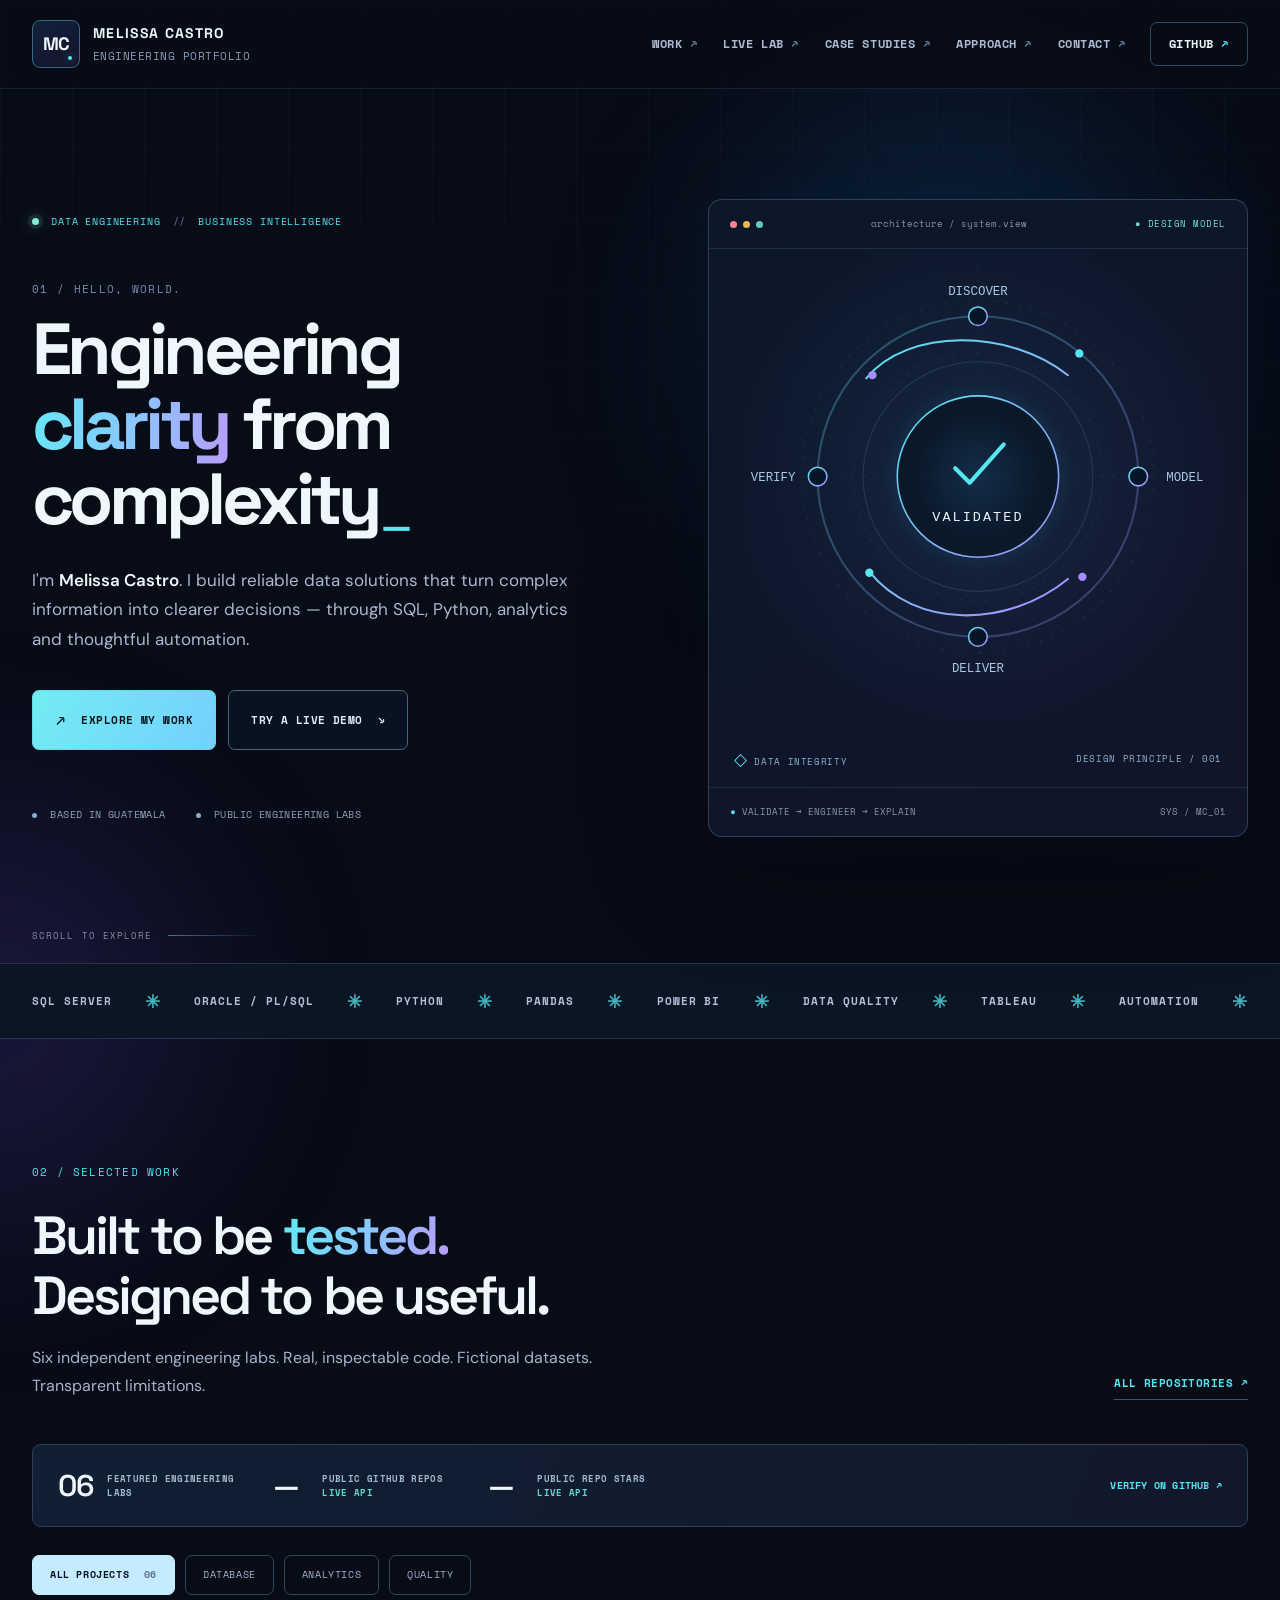
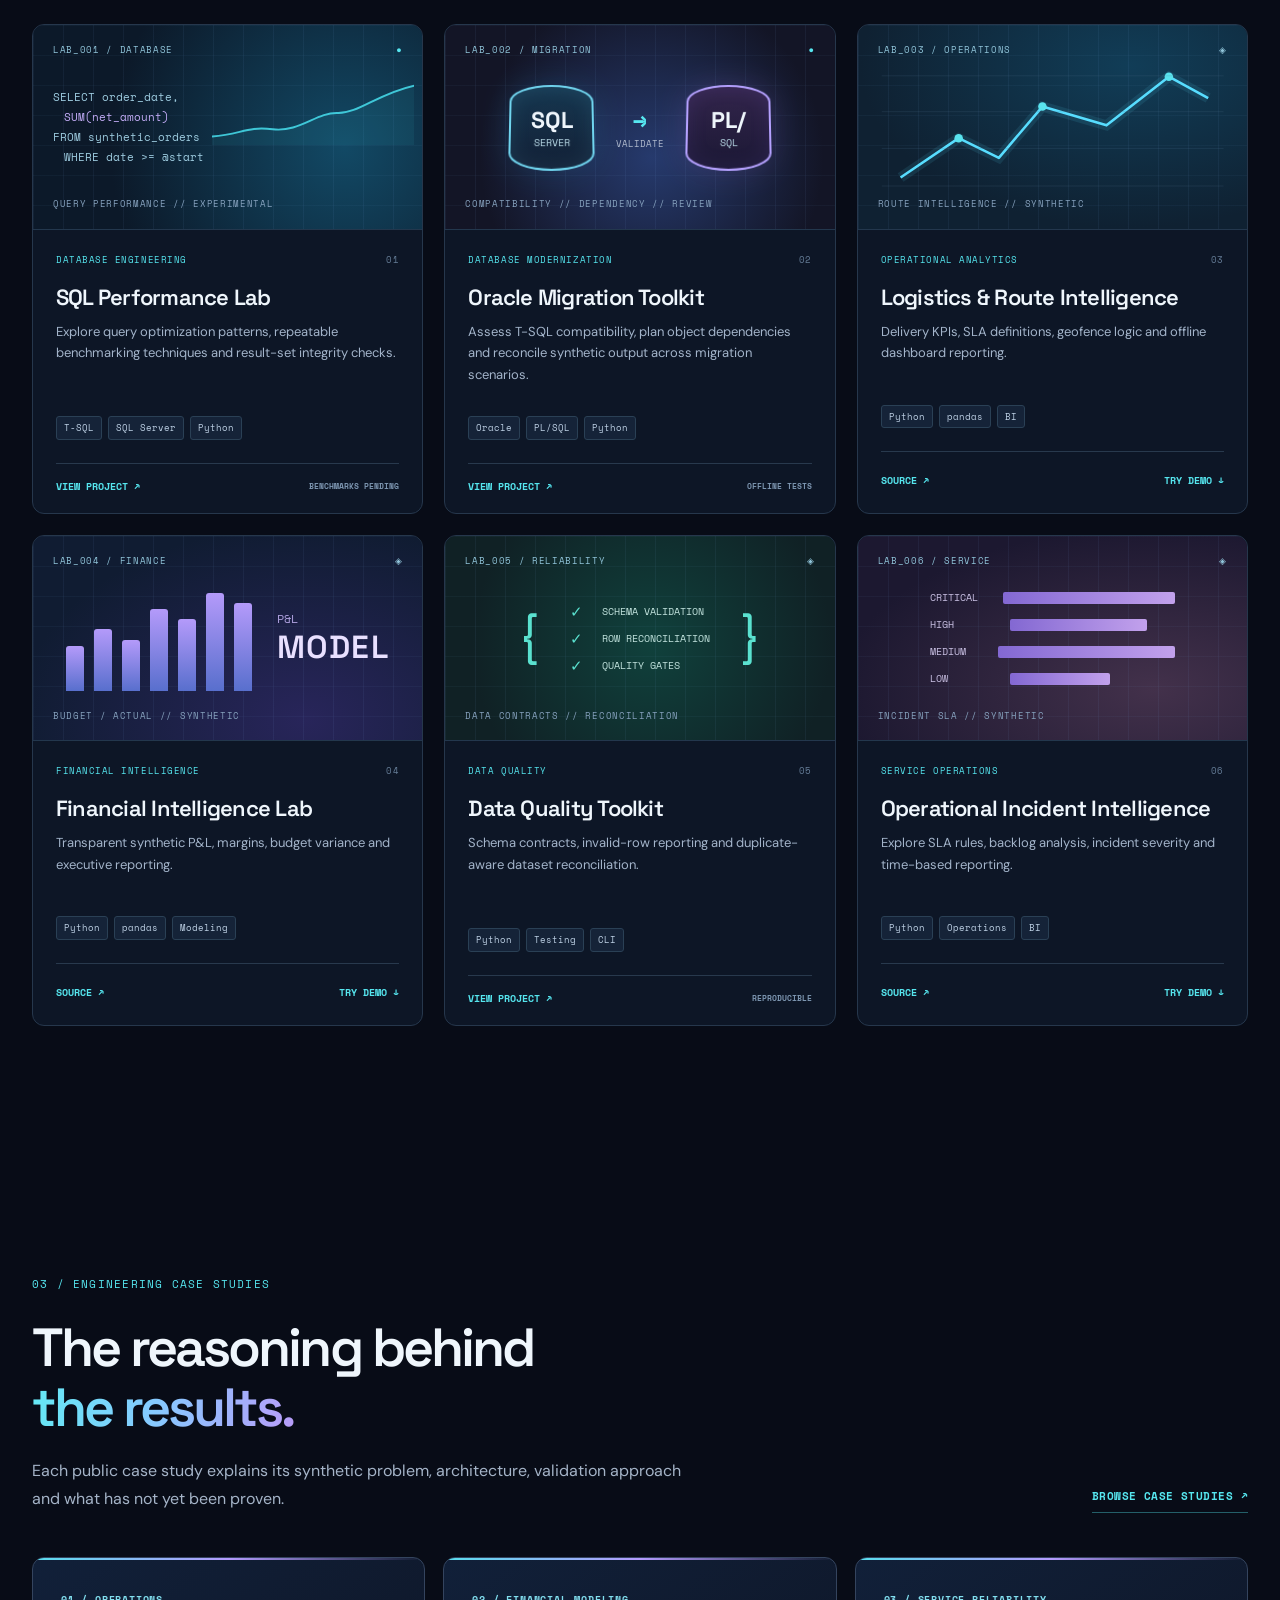
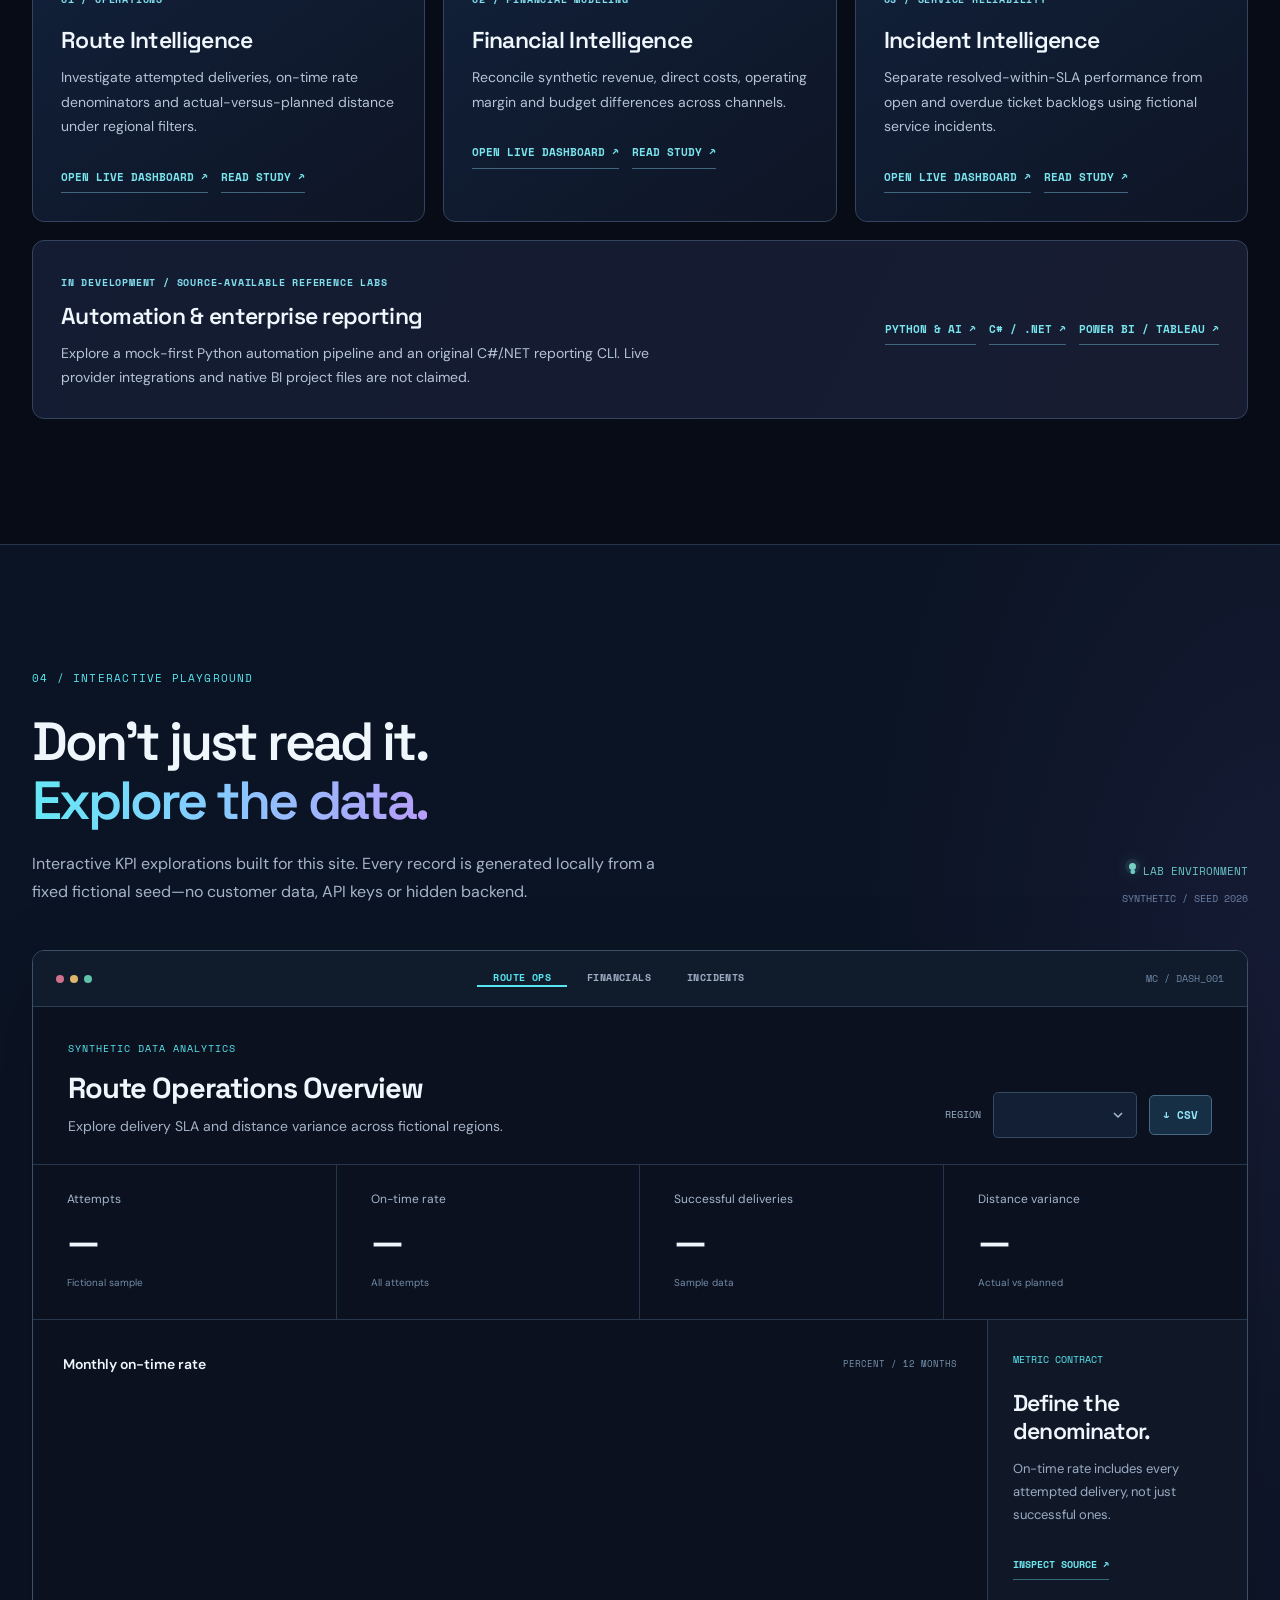
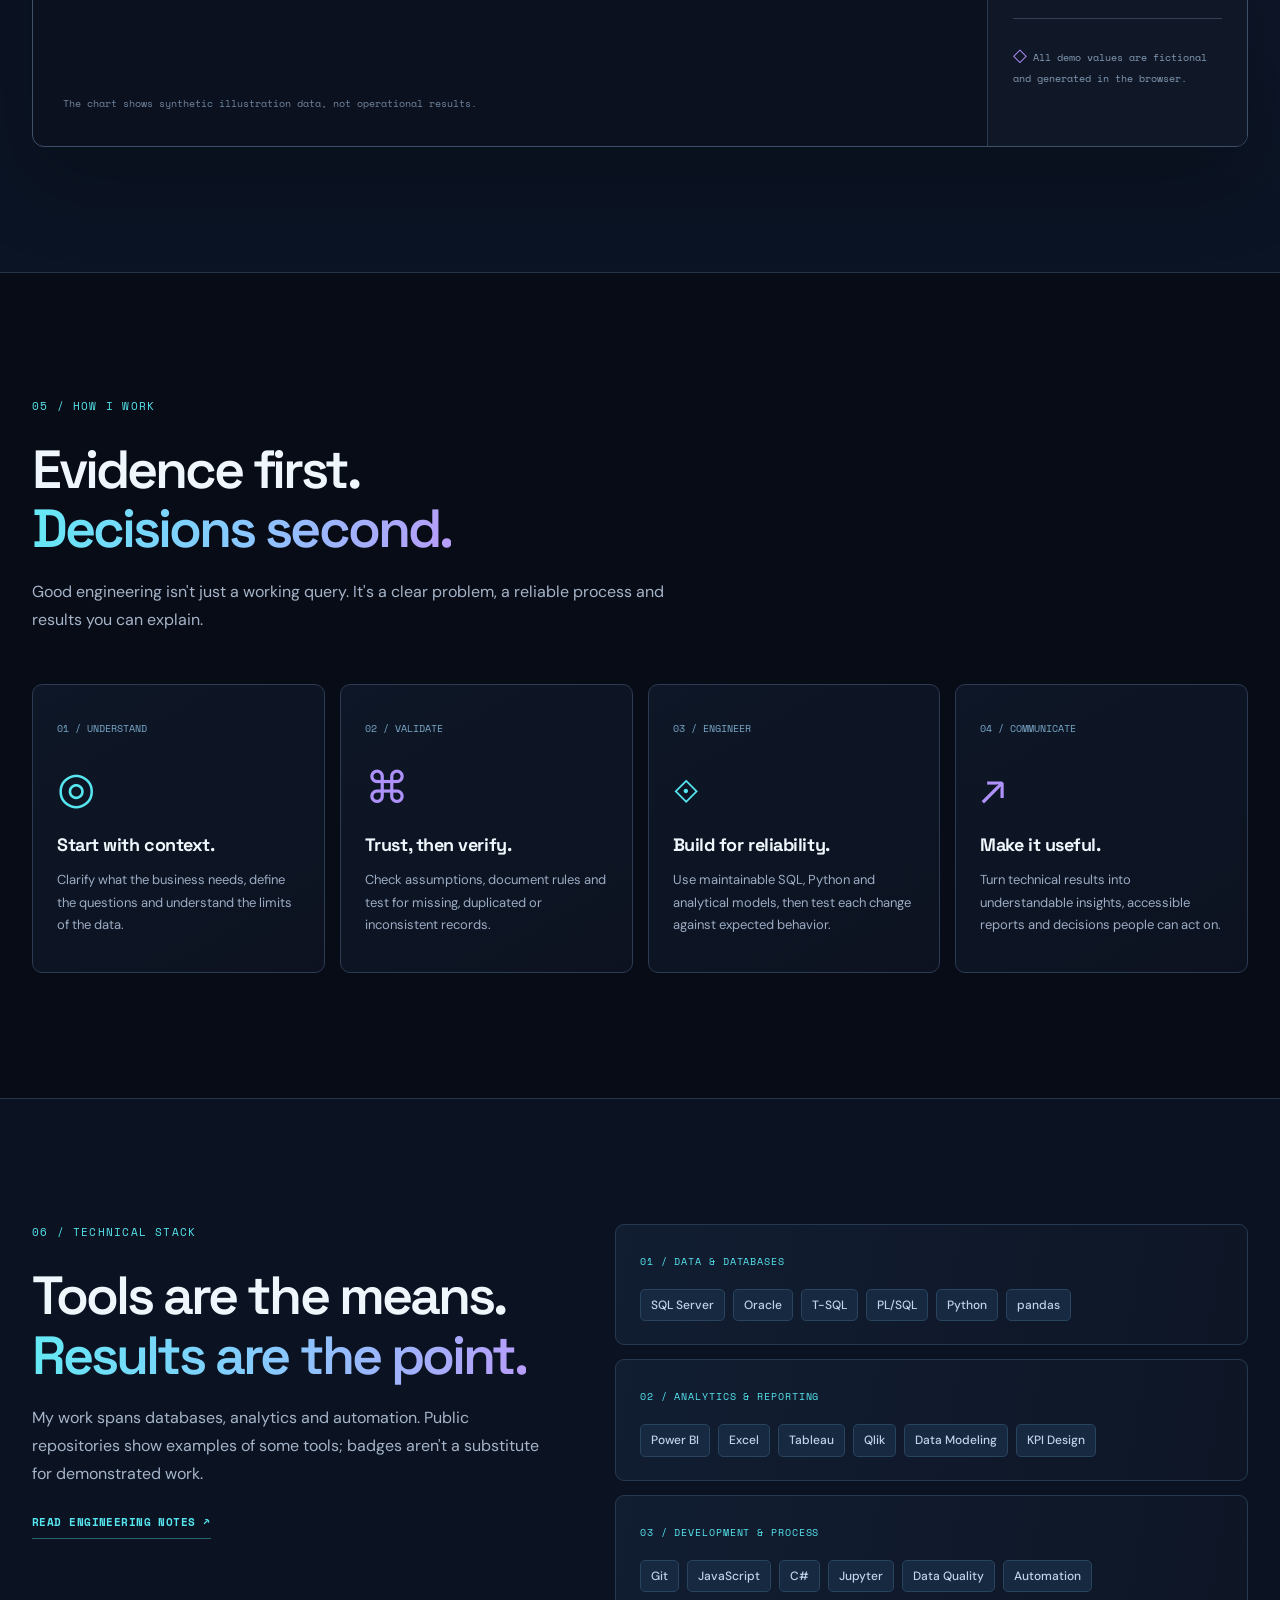
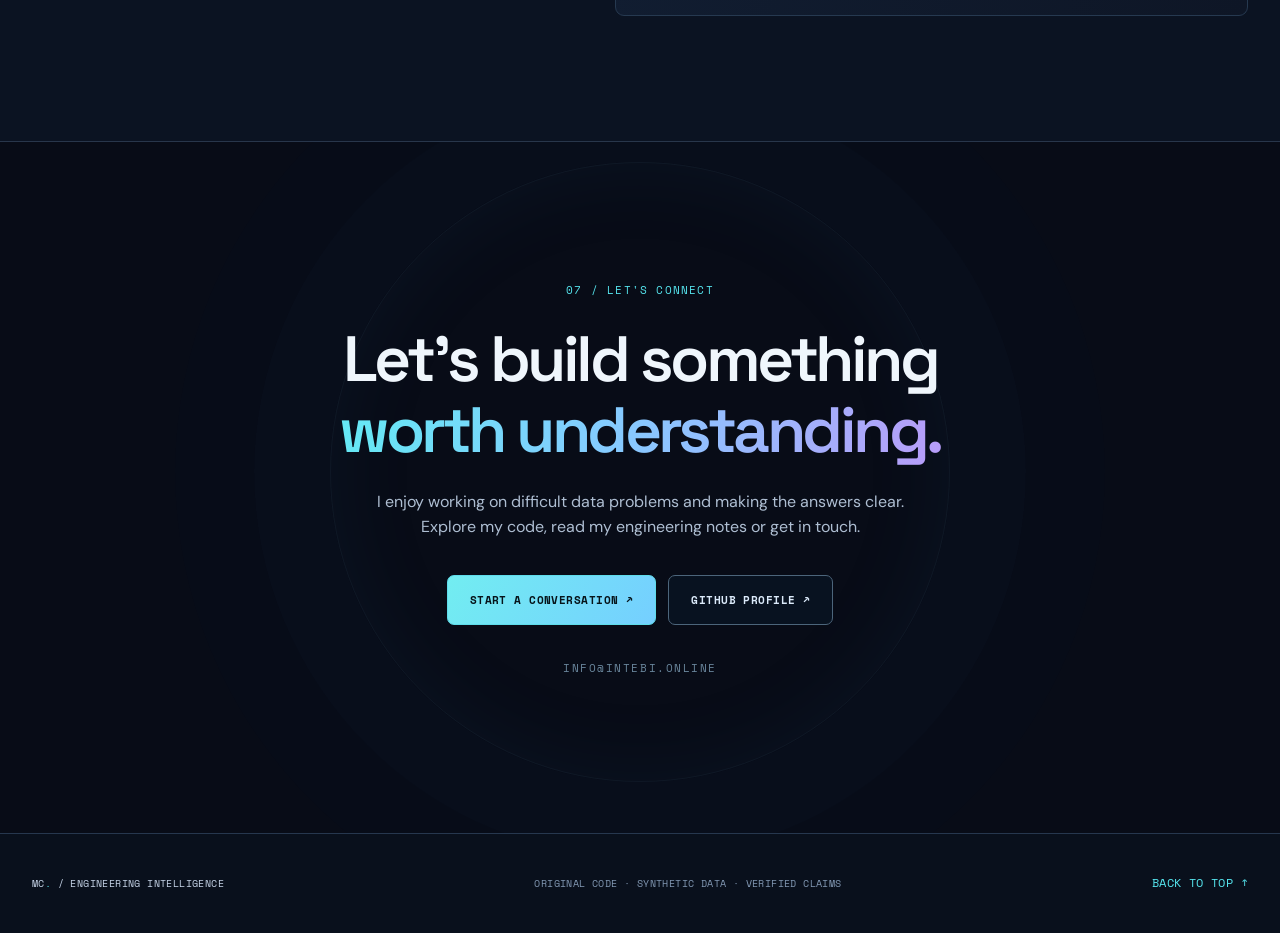
==== commit 8ac8cea5: "Restore accessible working demo buttons; keep direct links in lab READMEs" ====
--- a/index.html
+++ b/index.html
@@ -105,10 +105,10 @@
           <div class="card-visual card-oracle"><div class="visual-top"><span>LAB_002 / MIGRATION</span><span class="tiny-pulse">●</span></div><div class="migration-art" aria-hidden="true"><div class="db-pillar"><span>SQL</span><small>SERVER</small></div><div class="migration-arrow"><span class="dashed-rail"></span><strong>→</strong><small>VALIDATE</small></div><div class="db-pillar purple"><span>PL/</span><small>SQL</small></div></div><div class="visual-bottom">COMPATIBILITY // DEPENDENCY // REVIEW</div></div>
           <div class="card-body"><div class="card-category">DATABASE MODERNIZATION <span>02</span></div><h3>Oracle Migration Toolkit</h3><p>Assess T-SQL compatibility, plan object dependencies and reconcile synthetic output across migration scenarios.</p><div class="tags"><span>Oracle</span><span>PL/SQL</span><span>Python</span></div><div class="card-actions"><a href="https://github.com/Dicureck/oracle-migration-toolkit" target="_blank" rel="noopener noreferrer">VIEW PROJECT ↗</a><span class="preview-label">OFFLINE TESTS</span></div></div>
         </article>
-        <article class="project-card" data-category="analytics" data-project="logistics"><div class="card-visual card-logistics"><div class="visual-top"><span>LAB_003 / OPERATIONS</span><span>◈</span></div><svg class="mini-chart" viewBox="0 0 400 164" aria-hidden="true"><path d="M22 141 L90 95 137 118 188 58 263 80 336 23 382 48" stroke="#57dcff" stroke-width="3" fill="none" stroke-linejoin="round"/><path d="M22 141 L90 95 137 118 188 58 263 80 336 23 382 48" stroke="#57dcff" stroke-width="12" opacity=".1" fill="none"/><g fill="#59e3ee"><circle cx="90" cy="95" r="5"/><circle cx="188" cy="58" r="5"/><circle cx="336" cy="23" r="5"/></g><path d="M0 151H400M0 107H400M0 64H400M0 22H400" stroke="#52708e" stroke-opacity=".22"/></svg><div class="visual-bottom">ROUTE INTELLIGENCE // SYNTHETIC</div></div><div class="card-body"><div class="card-category">OPERATIONAL ANALYTICS <span>03</span></div><h3>Logistics & Route Intelligence</h3><p>Delivery KPIs, SLA definitions, geofence logic and offline dashboard reporting.</p><div class="tags"><span>Python</span><span>pandas</span><span>BI</span></div><div class="card-actions"><a href="https://github.com/Dicureck/logistics-route-intelligence" target="_blank" rel="noopener noreferrer">SOURCE ↗</a><a class="demo-link" data-open-demo="logistics" href="/?demo=logistics#lab" aria-label="Open logistics interactive dashboard">OPEN LIVE DASHBOARD ↗</a></div></div></article>
-        <article class="project-card" data-category="analytics" data-project="finance"><div class="card-visual card-finance"><div class="visual-top"><span>LAB_004 / FINANCE</span><span>◈</span></div><div class="finance-visual" aria-hidden="true"><div class="finance-bars"><i style="height:43%"></i><i style="height:59%"></i><i style="height:49%"></i><i style="height:78%"></i><i style="height:69%"></i><i style="height:93%"></i><i style="height:84%"></i></div><div class="finance-index"><span>P&amp;L</span><strong>MODEL</strong></div></div><div class="visual-bottom">BUDGET / ACTUAL // SYNTHETIC</div></div><div class="card-body"><div class="card-category">FINANCIAL INTELLIGENCE <span>04</span></div><h3>Financial Intelligence Lab</h3><p>Transparent synthetic P&amp;L, margins, budget variance and executive reporting.</p><div class="tags"><span>Python</span><span>pandas</span><span>Modeling</span></div><div class="card-actions"><a href="https://github.com/Dicureck/financial-intelligence-lab" target="_blank" rel="noopener noreferrer">SOURCE ↗</a><a class="demo-link" data-open-demo="finance" href="/?demo=finance#lab" aria-label="Open finance interactive dashboard">OPEN LIVE DASHBOARD ↗</a></div></div></article>
+        <article class="project-card" data-category="analytics" data-project="logistics"><div class="card-visual card-logistics"><div class="visual-top"><span>LAB_003 / OPERATIONS</span><span>◈</span></div><svg class="mini-chart" viewBox="0 0 400 164" aria-hidden="true"><path d="M22 141 L90 95 137 118 188 58 263 80 336 23 382 48" stroke="#57dcff" stroke-width="3" fill="none" stroke-linejoin="round"/><path d="M22 141 L90 95 137 118 188 58 263 80 336 23 382 48" stroke="#57dcff" stroke-width="12" opacity=".1" fill="none"/><g fill="#59e3ee"><circle cx="90" cy="95" r="5"/><circle cx="188" cy="58" r="5"/><circle cx="336" cy="23" r="5"/></g><path d="M0 151H400M0 107H400M0 64H400M0 22H400" stroke="#52708e" stroke-opacity=".22"/></svg><div class="visual-bottom">ROUTE INTELLIGENCE // SYNTHETIC</div></div><div class="card-body"><div class="card-category">OPERATIONAL ANALYTICS <span>03</span></div><h3>Logistics & Route Intelligence</h3><p>Delivery KPIs, SLA definitions, geofence logic and offline dashboard reporting.</p><div class="tags"><span>Python</span><span>pandas</span><span>BI</span></div><div class="card-actions"><a href="https://github.com/Dicureck/logistics-route-intelligence" target="_blank" rel="noopener noreferrer">SOURCE ↗</a><button type="button" class="demo-link" data-open-demo="logistics">TRY DEMO ↓</button></div></div></article>
+        <article class="project-card" data-category="analytics" data-project="finance"><div class="card-visual card-finance"><div class="visual-top"><span>LAB_004 / FINANCE</span><span>◈</span></div><div class="finance-visual" aria-hidden="true"><div class="finance-bars"><i style="height:43%"></i><i style="height:59%"></i><i style="height:49%"></i><i style="height:78%"></i><i style="height:69%"></i><i style="height:93%"></i><i style="height:84%"></i></div><div class="finance-index"><span>P&amp;L</span><strong>MODEL</strong></div></div><div class="visual-bottom">BUDGET / ACTUAL // SYNTHETIC</div></div><div class="card-body"><div class="card-category">FINANCIAL INTELLIGENCE <span>04</span></div><h3>Financial Intelligence Lab</h3><p>Transparent synthetic P&amp;L, margins, budget variance and executive reporting.</p><div class="tags"><span>Python</span><span>pandas</span><span>Modeling</span></div><div class="card-actions"><a href="https://github.com/Dicureck/financial-intelligence-lab" target="_blank" rel="noopener noreferrer">SOURCE ↗</a><button type="button" class="demo-link" data-open-demo="finance">TRY DEMO ↓</button></div></div></article>
         <article class="project-card" data-category="quality" data-project="quality"><div class="card-visual card-quality"><div class="visual-top"><span>LAB_005 / RELIABILITY</span><span>◈</span></div><div class="quality-art" aria-hidden="true"><span>{</span><div><em>✓</em><small>SCHEMA VALIDATION</small><em>✓</em><small>ROW RECONCILIATION</small><em>✓</em><small>QUALITY GATES</small></div><span>}</span></div><div class="visual-bottom">DATA CONTRACTS // RECONCILIATION</div></div><div class="card-body"><div class="card-category">DATA QUALITY <span>05</span></div><h3>Data Quality Toolkit</h3><p>Schema contracts, invalid-row reporting and duplicate-aware dataset reconciliation.</p><div class="tags"><span>Python</span><span>Testing</span><span>CLI</span></div><div class="card-actions"><a href="https://github.com/Dicureck/data-quality-toolkit" target="_blank" rel="noopener noreferrer">VIEW PROJECT ↗</a><span class="preview-label">REPRODUCIBLE</span></div></div></article>
-        <article class="project-card" data-category="analytics" data-project="incidents"><div class="card-visual card-incidents"><div class="visual-top"><span>LAB_006 / SERVICE</span><span>◈</span></div><div class="incident-visual" aria-hidden="true"><div><span>CRITICAL</span><i style="width:78%"></i></div><div><span>HIGH</span><i style="width:56%"></i></div><div><span>MEDIUM</span><i style="width:89%"></i></div><div><span>LOW</span><i style="width:41%"></i></div></div><div class="visual-bottom">INCIDENT SLA // SYNTHETIC</div></div><div class="card-body"><div class="card-category">SERVICE OPERATIONS <span>06</span></div><h3>Operational Incident Intelligence</h3><p>Explore SLA rules, backlog analysis, incident severity and time-based reporting.</p><div class="tags"><span>Python</span><span>Operations</span><span>BI</span></div><div class="card-actions"><a href="https://github.com/Dicureck/Dashboard-an-lisis-de-incidencias-operacionales" target="_blank" rel="noopener noreferrer">SOURCE ↗</a><a class="demo-link" data-open-demo="incidents" href="/?demo=incidents#lab" aria-label="Open incidents interactive dashboard">OPEN LIVE DASHBOARD ↗</a></div></div></article>
+        <article class="project-card" data-category="analytics" data-project="incidents"><div class="card-visual card-incidents"><div class="visual-top"><span>LAB_006 / SERVICE</span><span>◈</span></div><div class="incident-visual" aria-hidden="true"><div><span>CRITICAL</span><i style="width:78%"></i></div><div><span>HIGH</span><i style="width:56%"></i></div><div><span>MEDIUM</span><i style="width:89%"></i></div><div><span>LOW</span><i style="width:41%"></i></div></div><div class="visual-bottom">INCIDENT SLA // SYNTHETIC</div></div><div class="card-body"><div class="card-category">SERVICE OPERATIONS <span>06</span></div><h3>Operational Incident Intelligence</h3><p>Explore SLA rules, backlog analysis, incident severity and time-based reporting.</p><div class="tags"><span>Python</span><span>Operations</span><span>BI</span></div><div class="card-actions"><a href="https://github.com/Dicureck/Dashboard-an-lisis-de-incidencias-operacionales" target="_blank" rel="noopener noreferrer">SOURCE ↗</a><button type="button" class="demo-link" data-open-demo="incidents">TRY DEMO ↓</button></div></div></article>
       </div>
     </section>
 
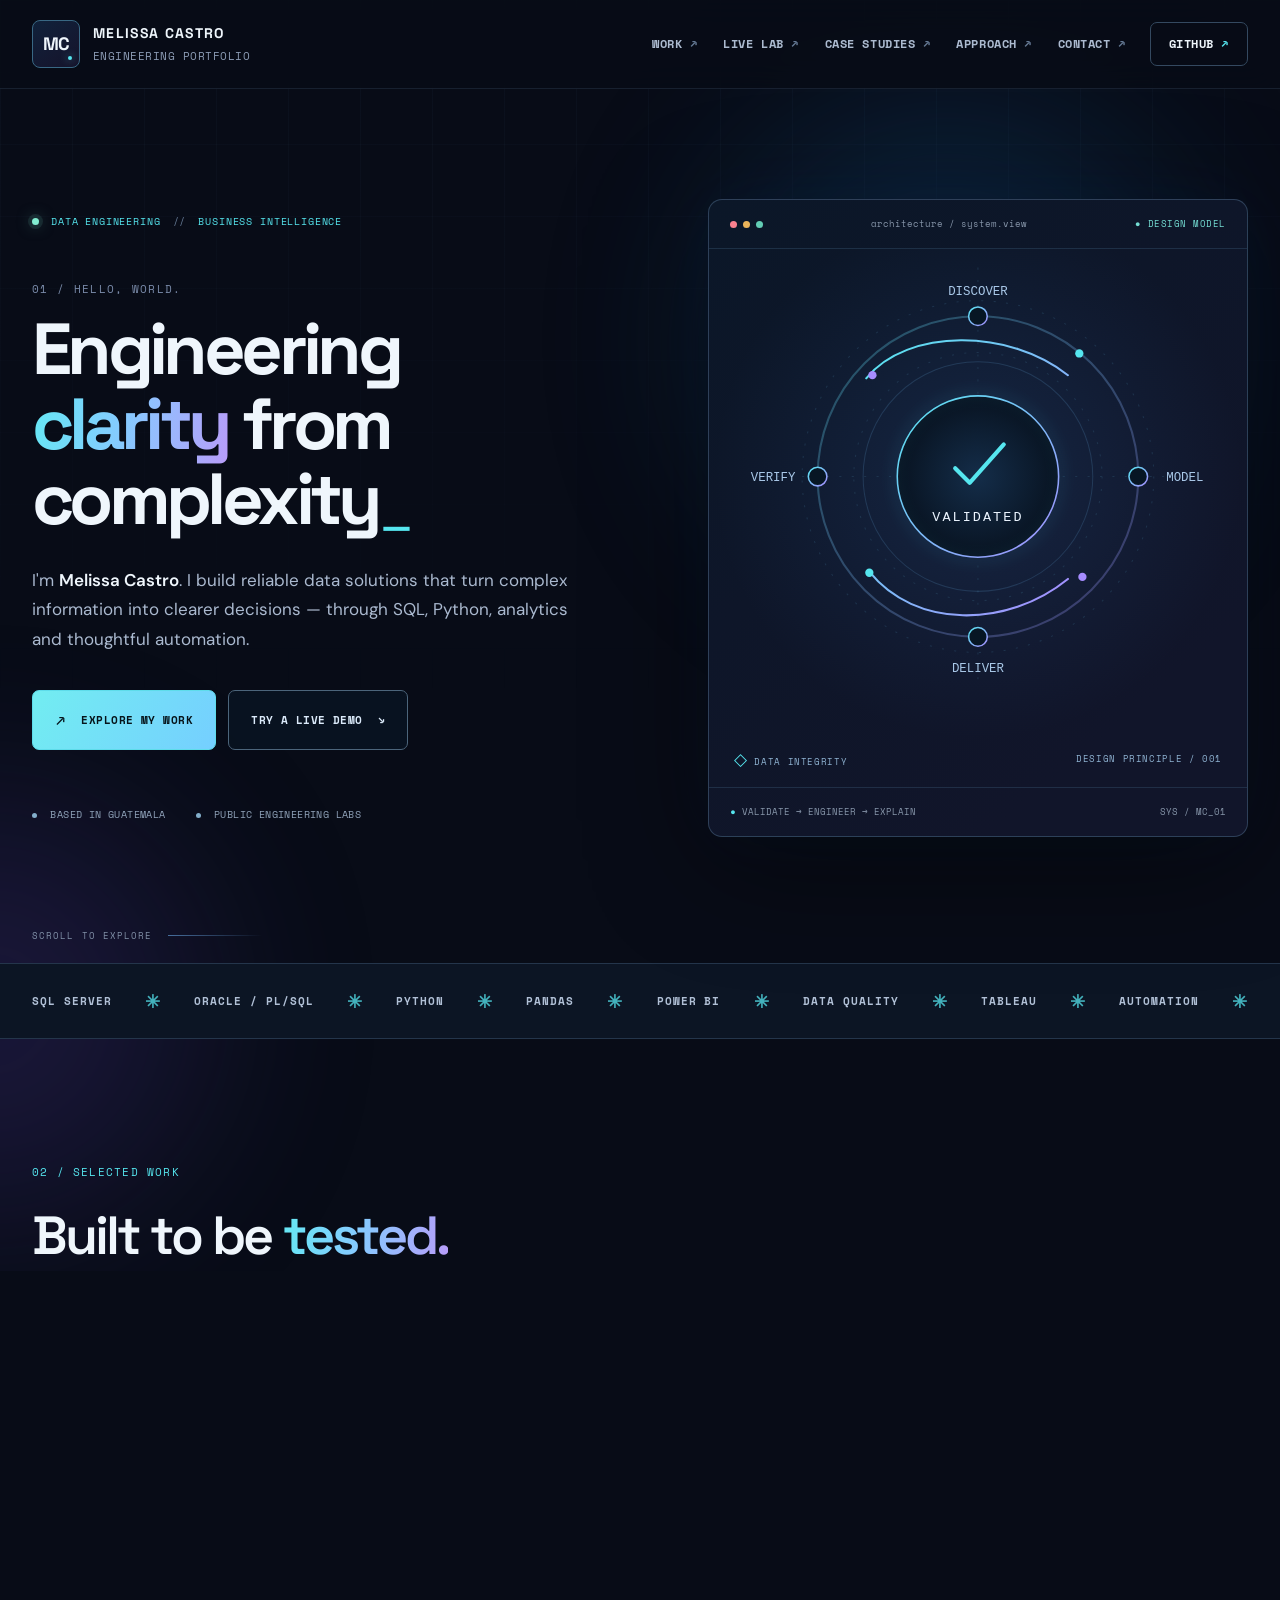
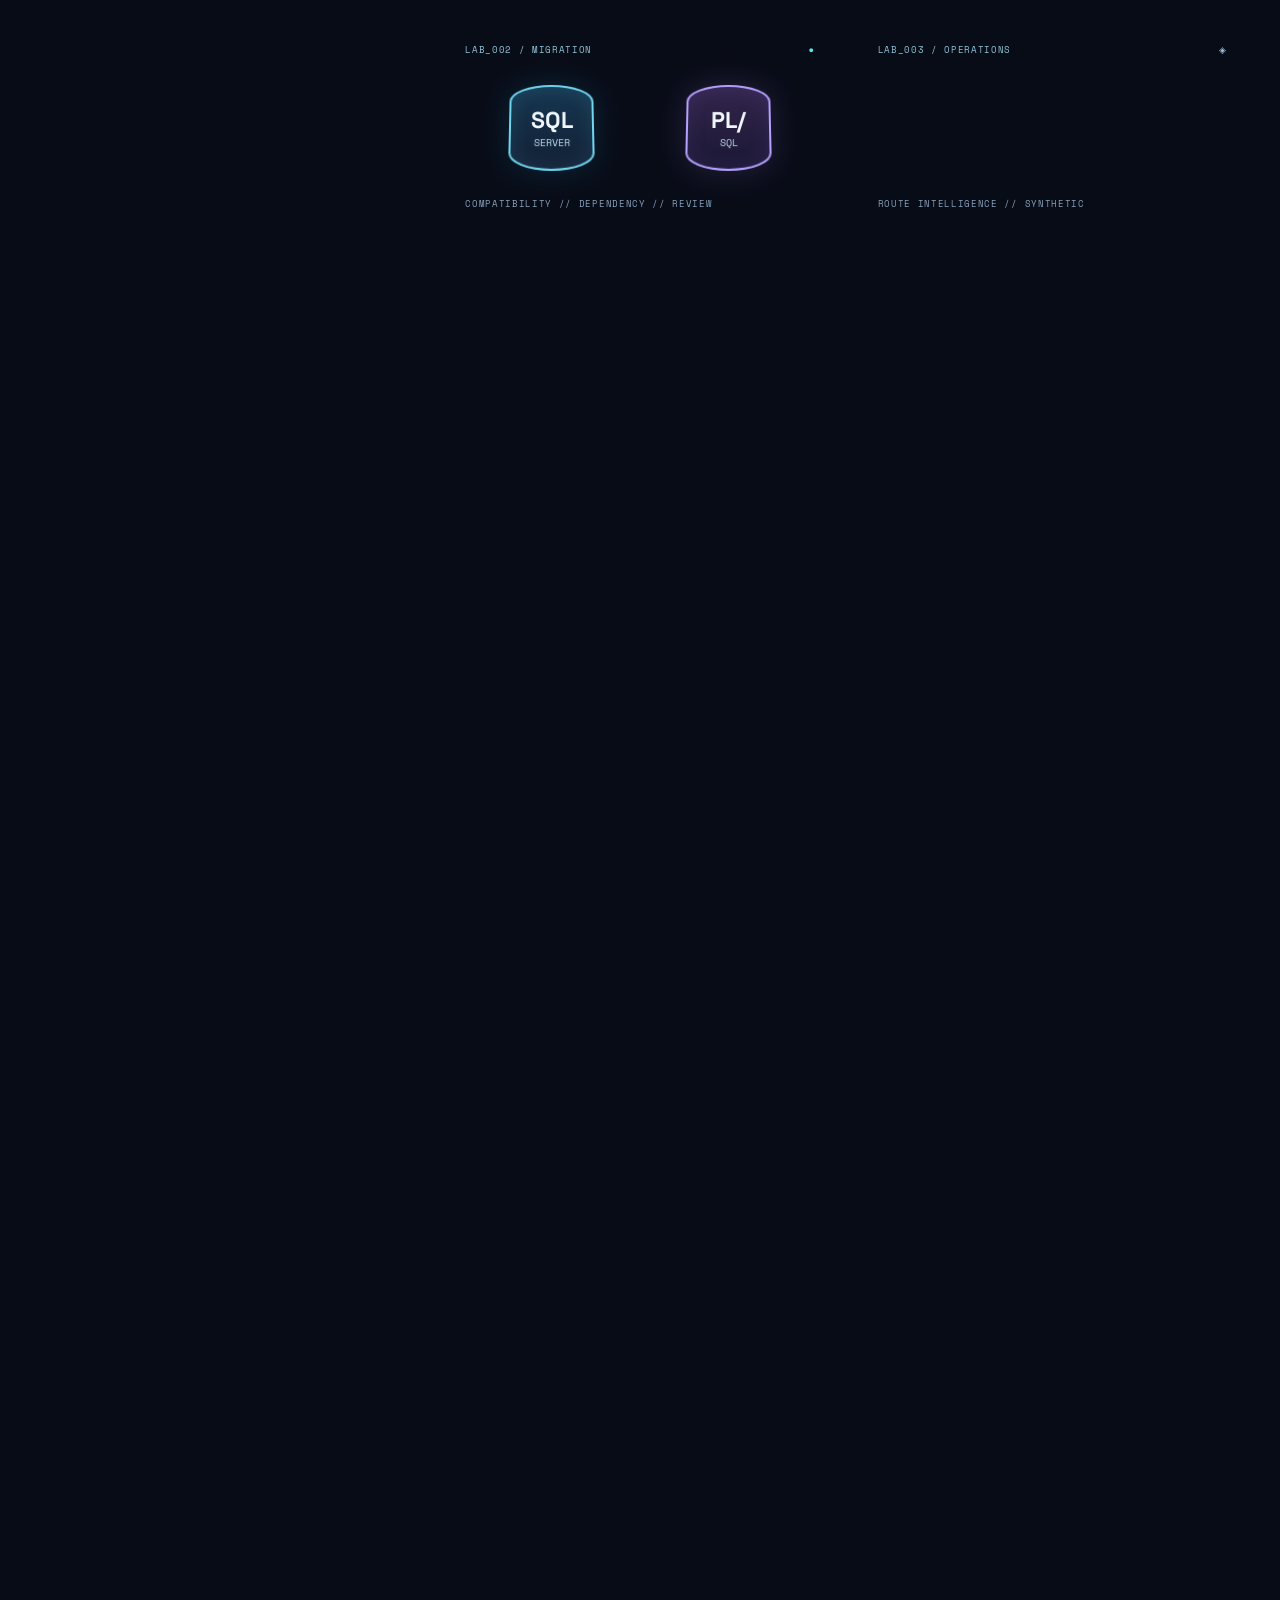
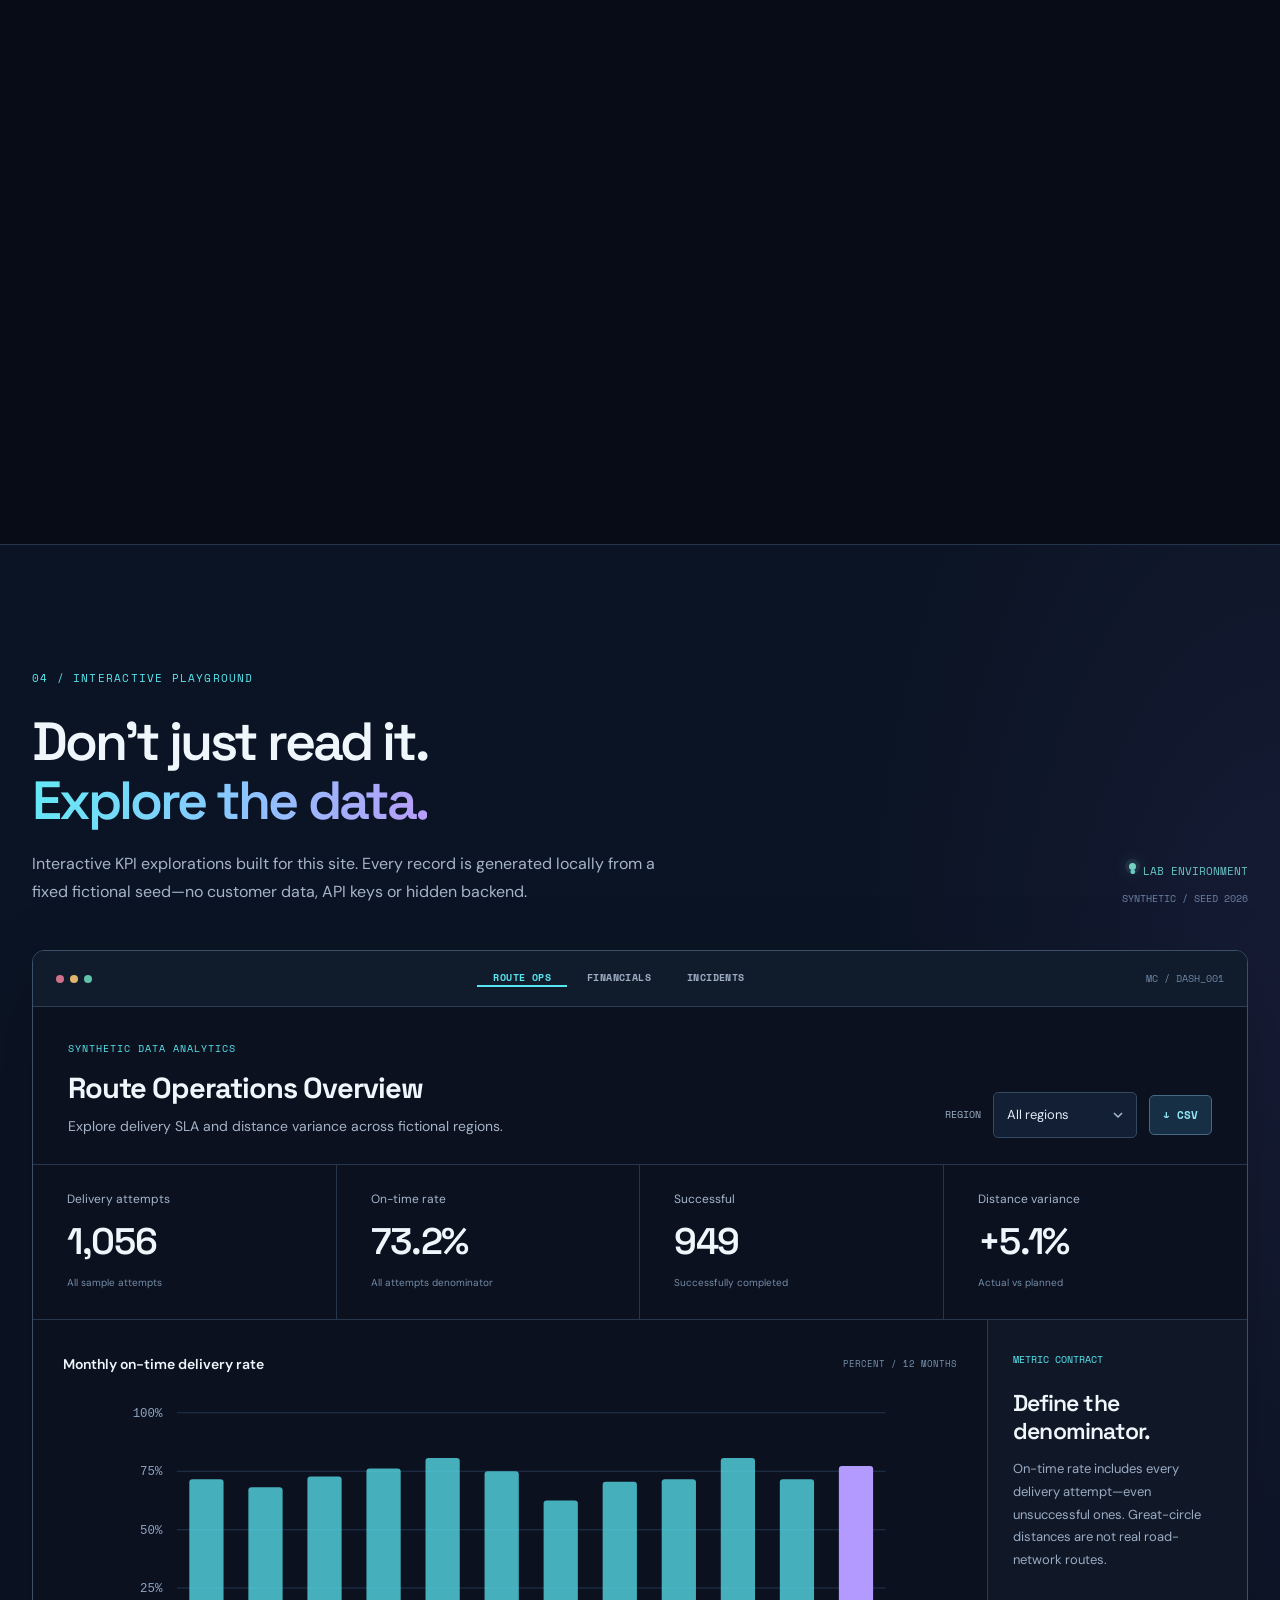
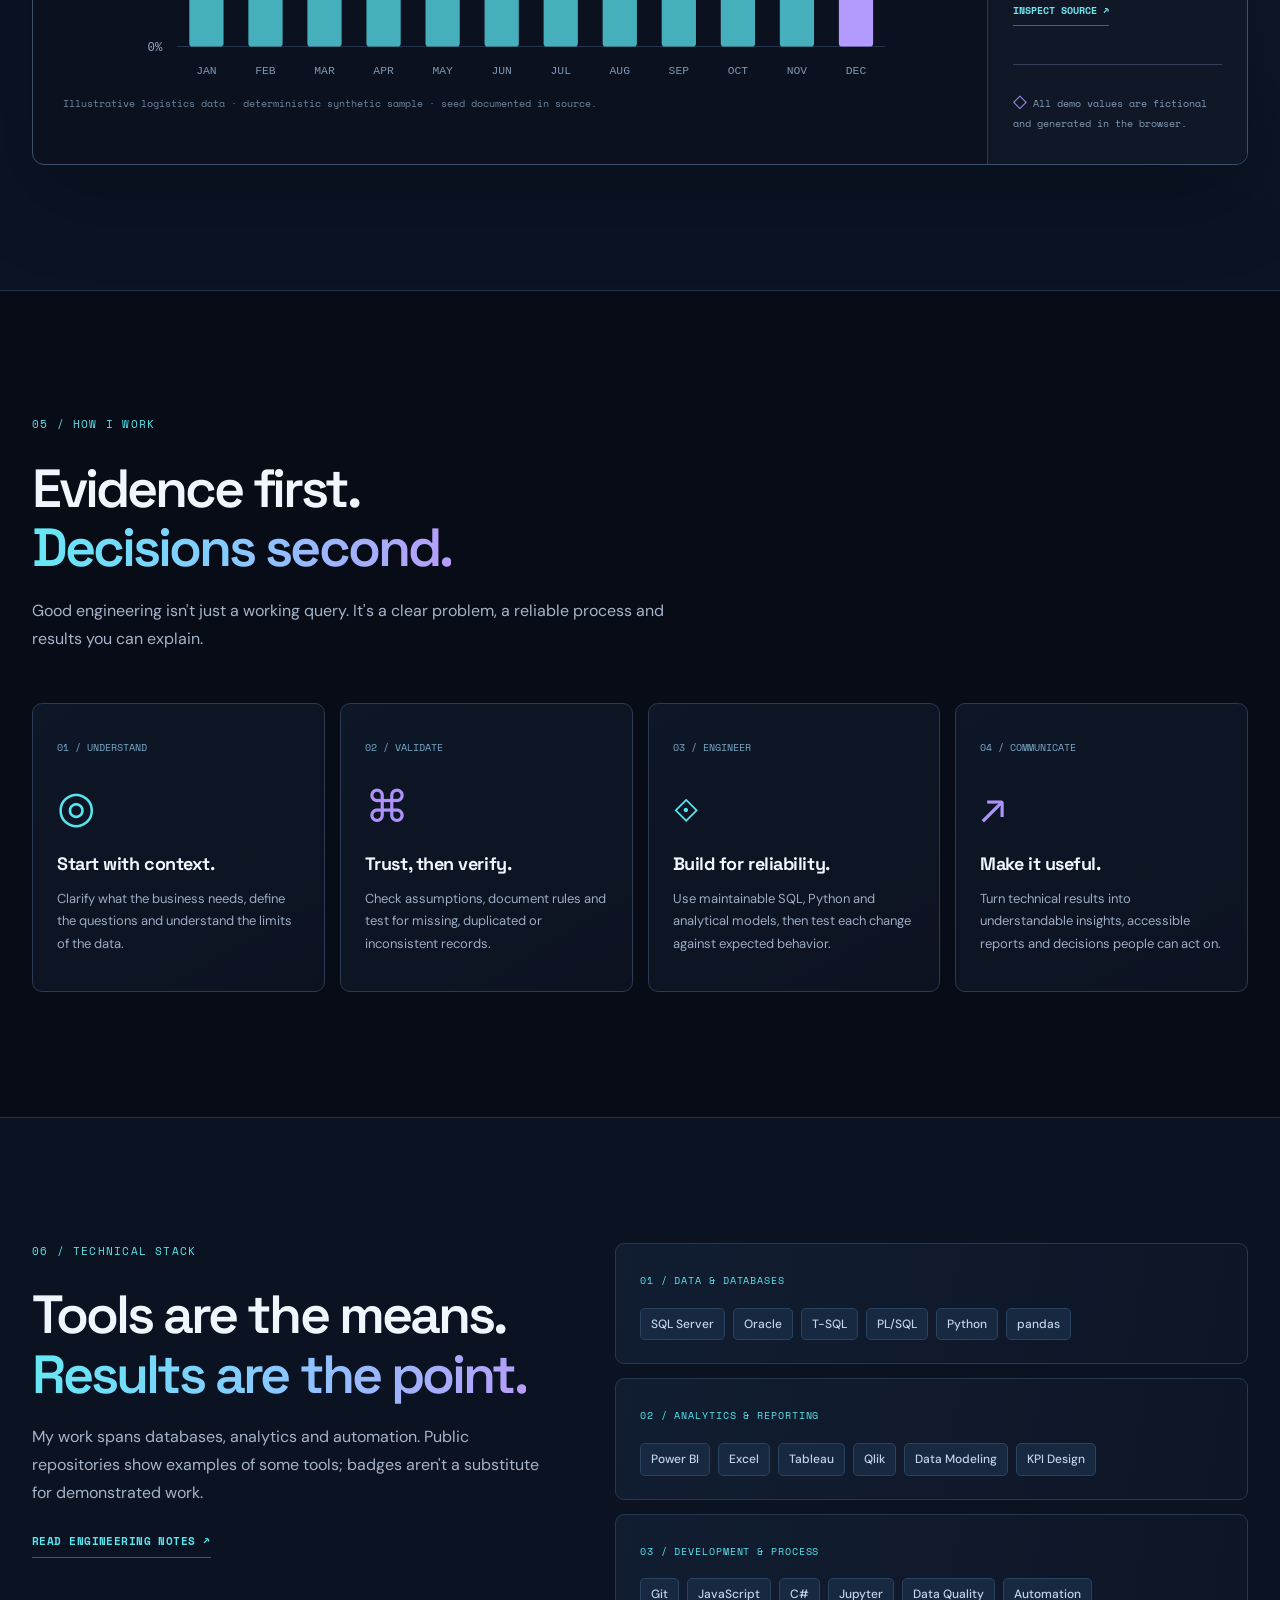
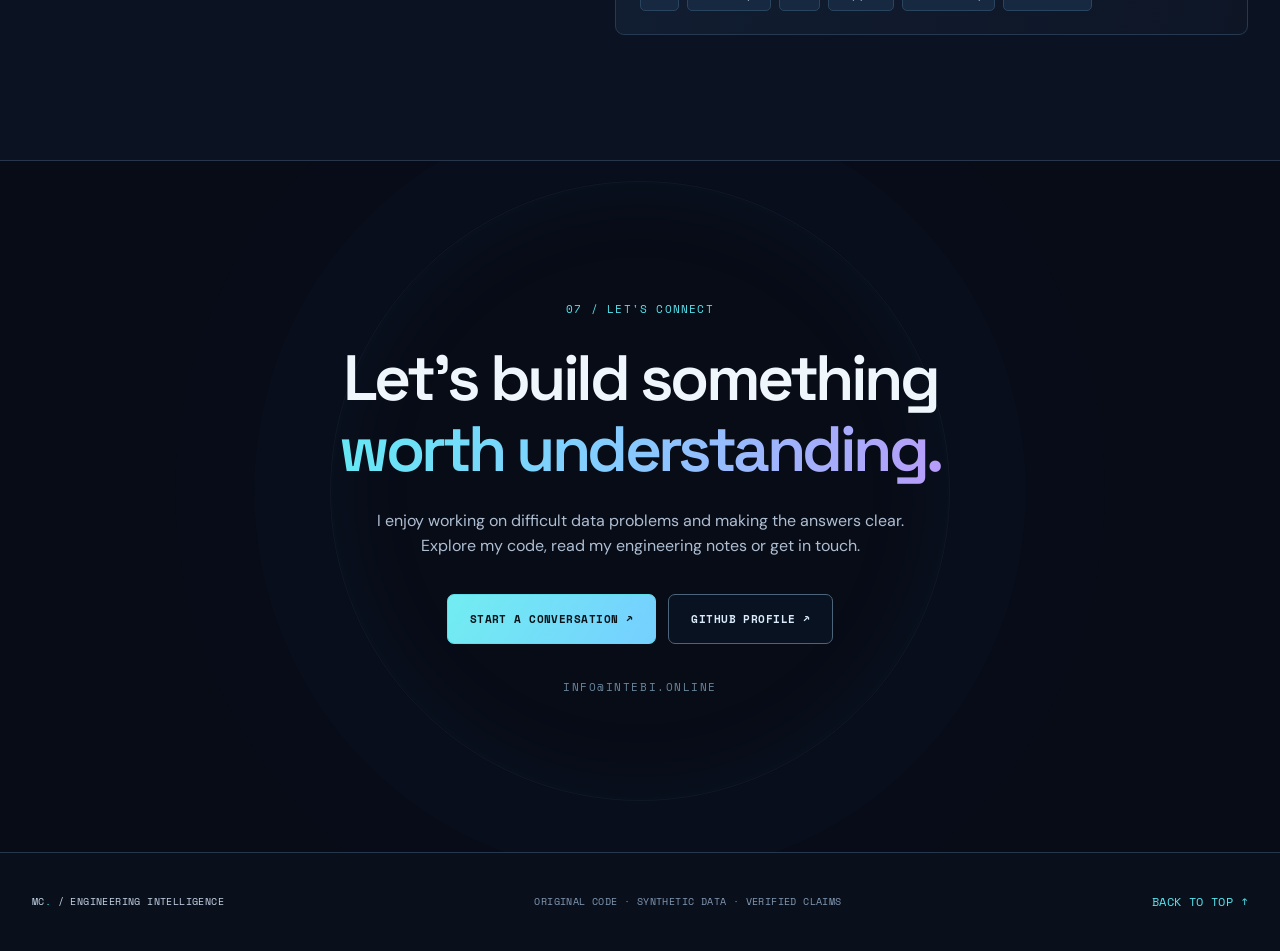
==== commit ed16afb7: "Pin verified dashboard JS and add production browser smoke tests" ====
--- a/index.html
+++ b/index.html
@@ -13,11 +13,11 @@
   <meta property="og:image" content="https://dicureck.github.io/assets/preview.svg" />
   <meta name="robots" content="index,follow" />
   <link rel="canonical" href="https://dicureck.github.io/" />
-  <meta name="portfolio-build" content="2026-10-15b" />
+  <meta name="portfolio-build" content="2026-10-15c" />
   <link rel="icon" href="assets/favicon.svg" type="image/svg+xml" />
-  <link rel="stylesheet" href="styles.css?v=20261015b" />
+  <link rel="stylesheet" href="styles.css?v=20261015c" />
   <title>Melissa Castro — Engineering Intelligence</title>
-  <script src="app.js?v=20261015b" defer></script>
+  <script src="app.20261015-stable.js" defer></script>
 </head>
 <body>
   <div id="top" class="page-top-anchor" aria-hidden="true"></div>
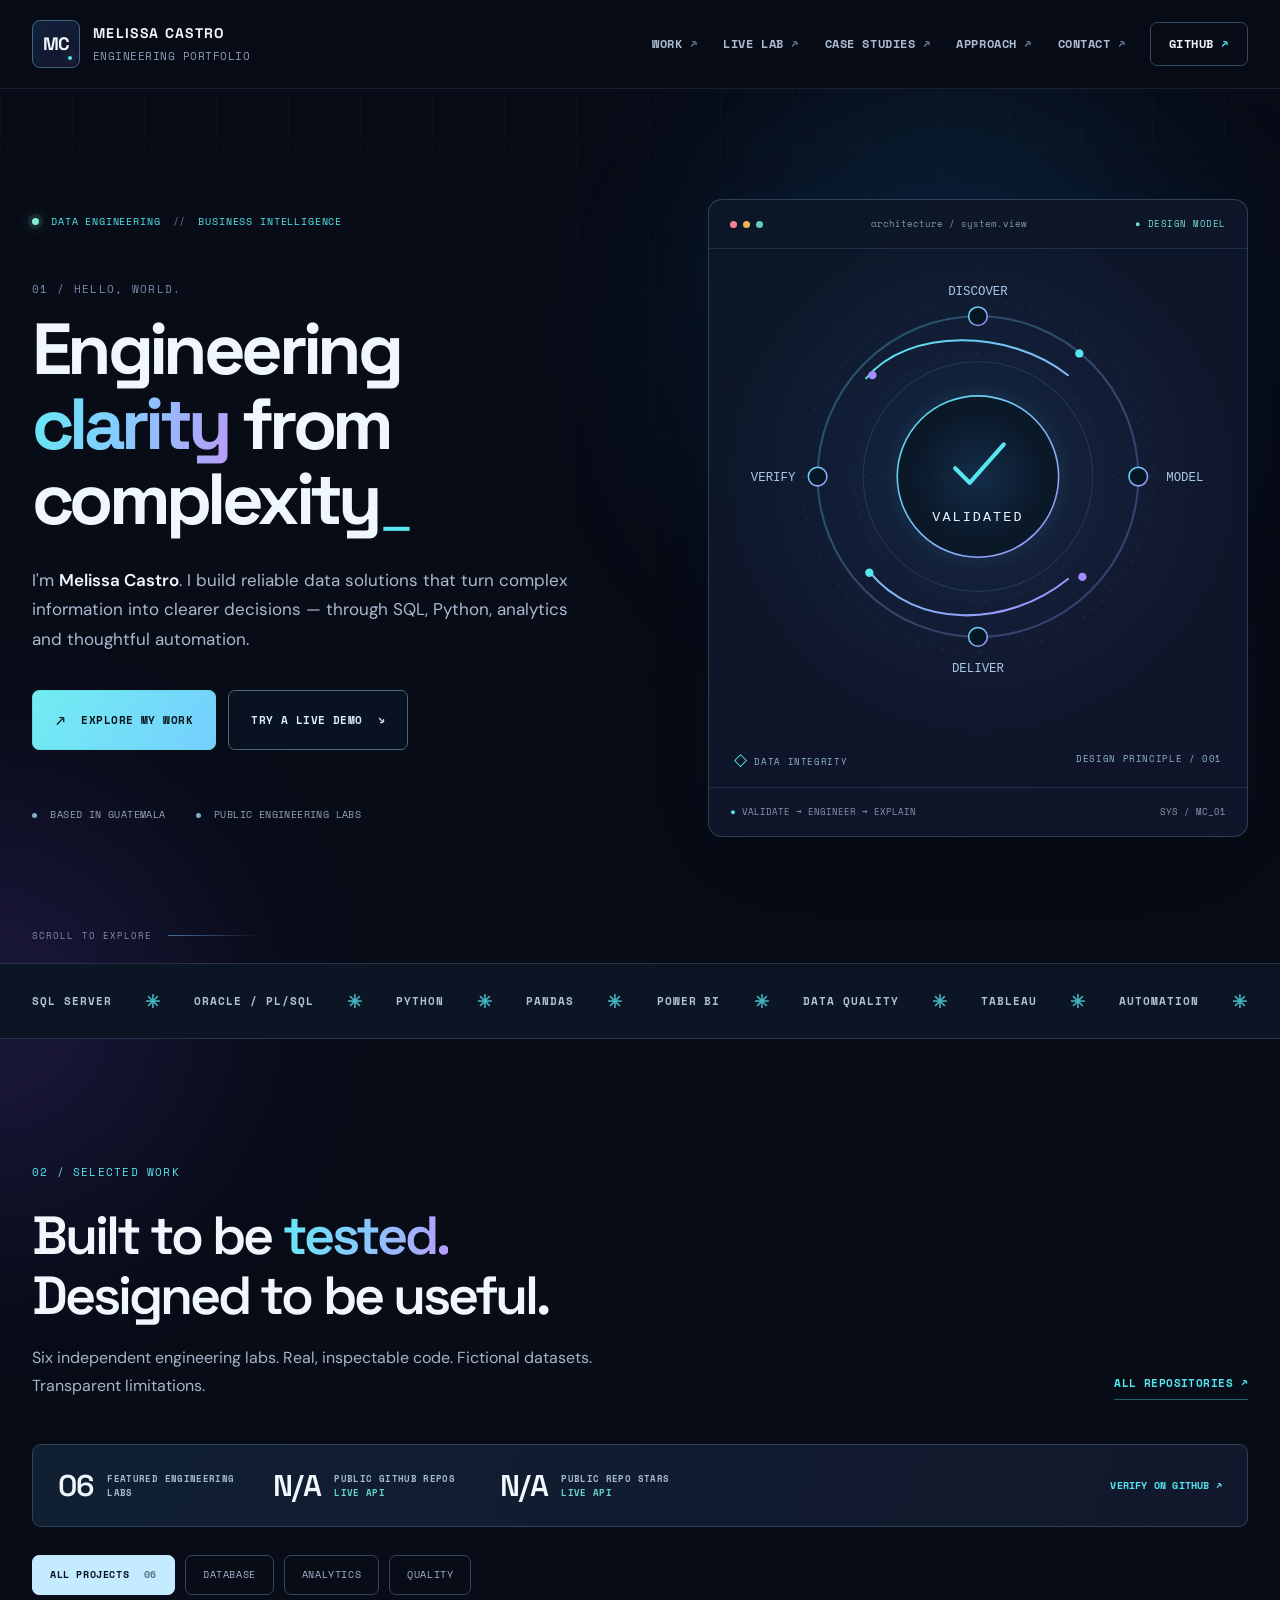
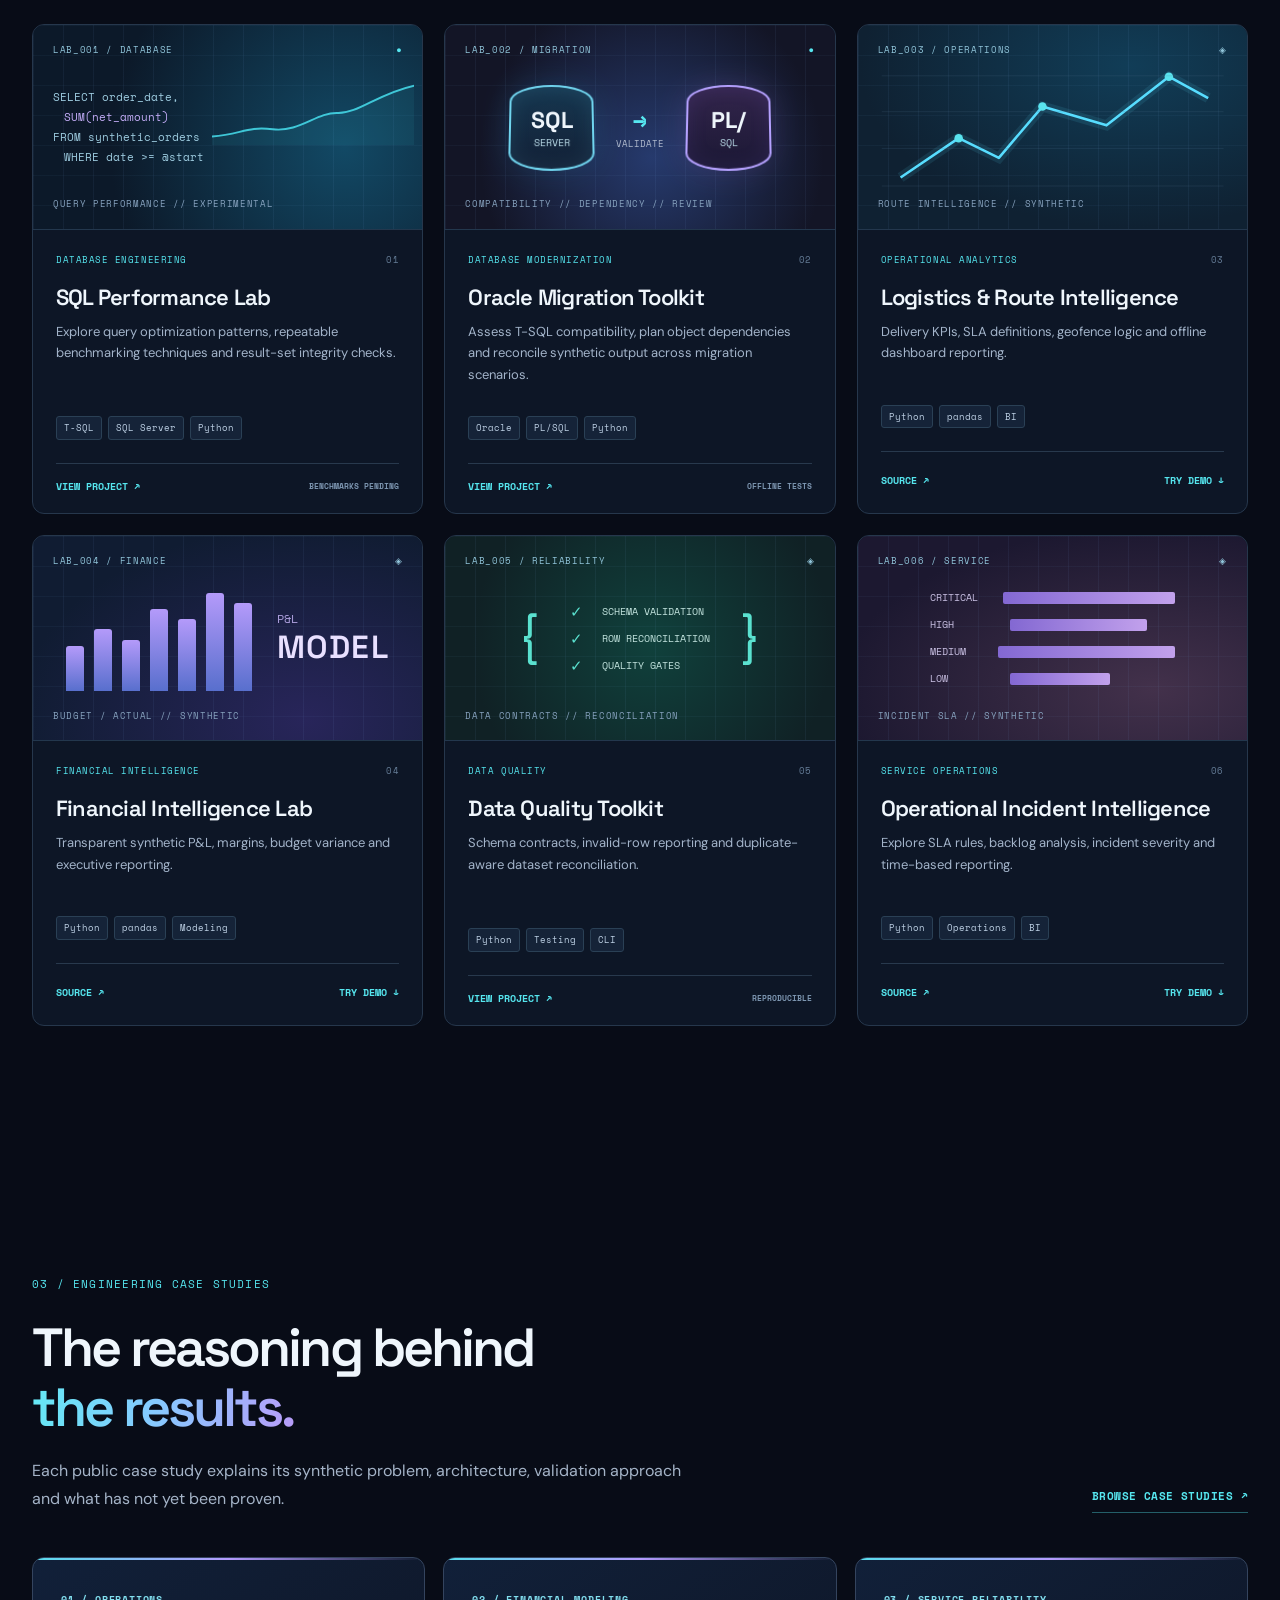
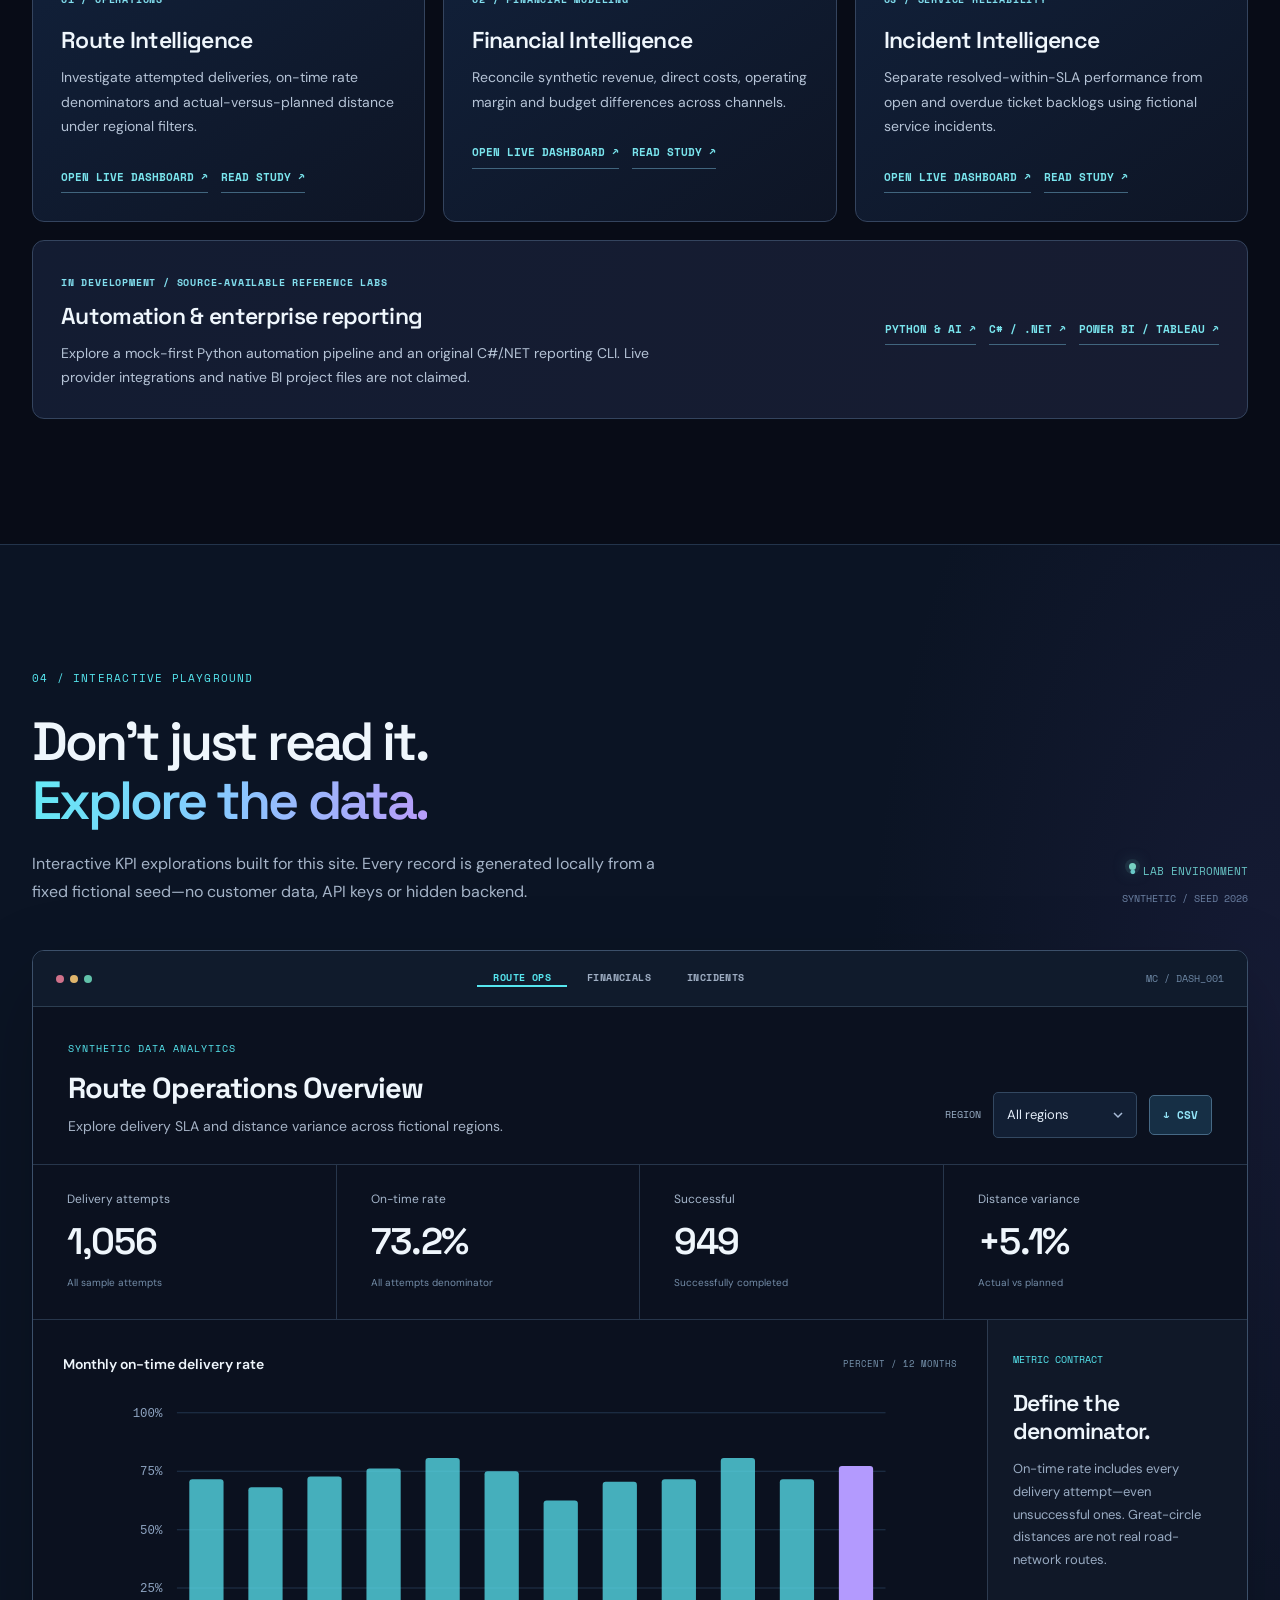
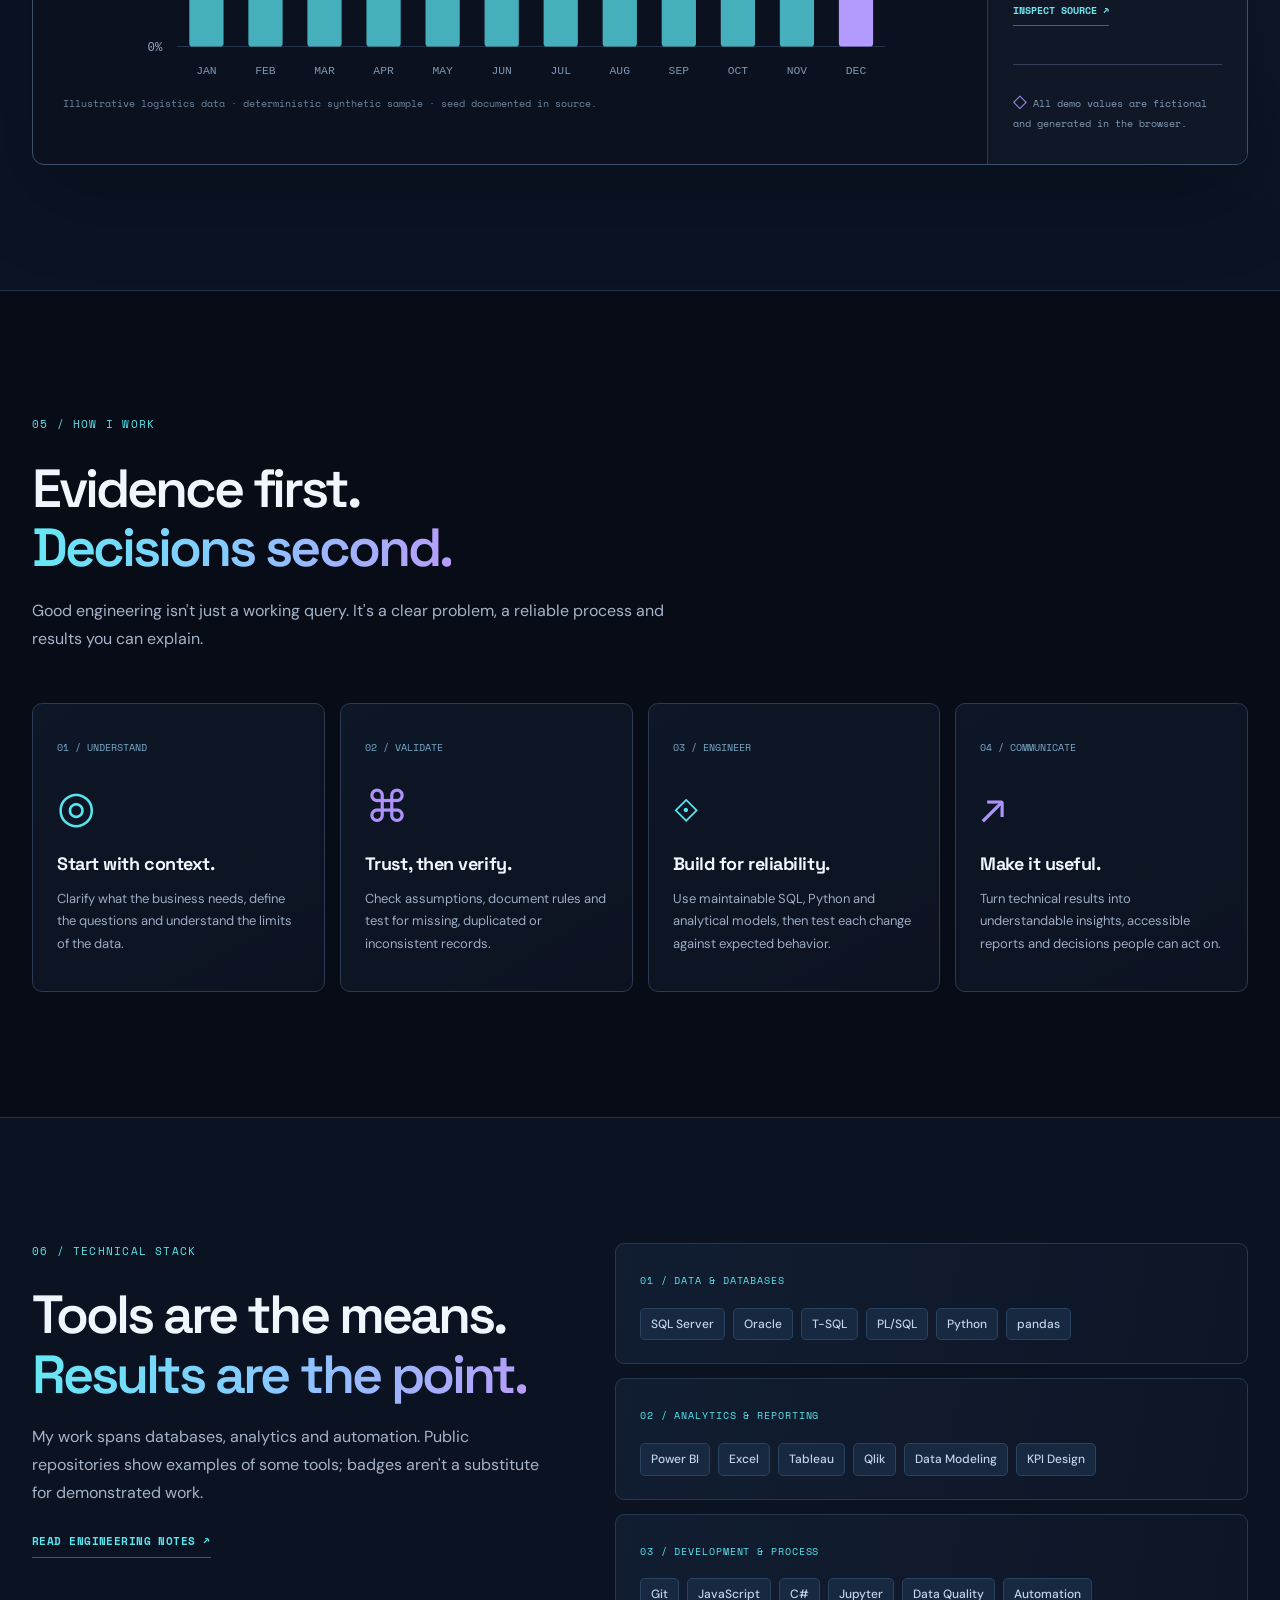
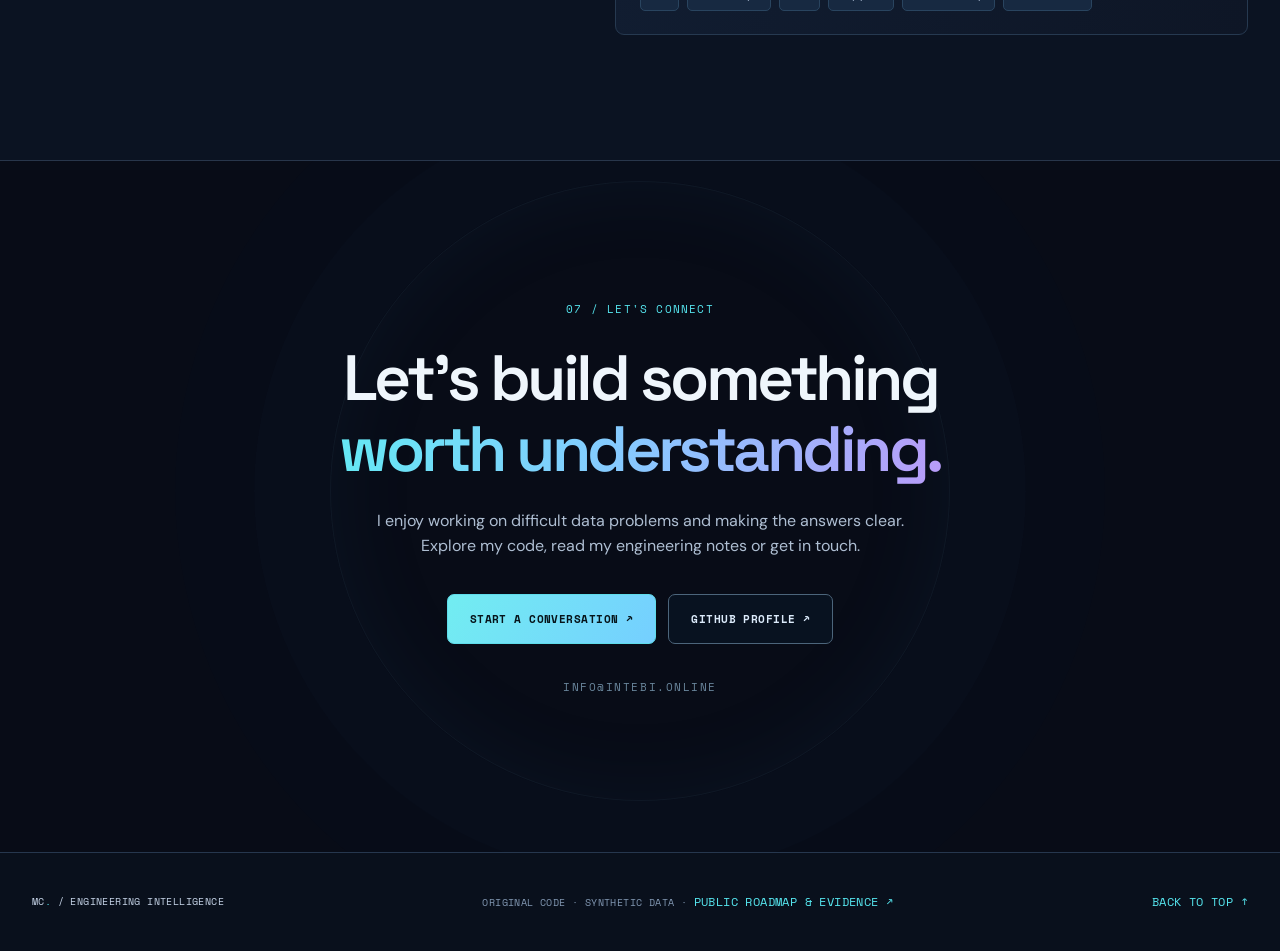
==== commit 6c868d60: "Publish public engineering roadmap and genuine browser evidence links" ====
--- a/index.html
+++ b/index.html
@@ -143,6 +143,6 @@
 
     <section class="section contact-section content-wrap" id="contact" aria-labelledby="contact-title"><div class="contact-orbit" aria-hidden="true"></div><p class="section-number">07 / LET'S CONNECT</p><h2 id="contact-title">Let's build something<br/><span class="text-gradient">worth understanding.</span></h2><p>I enjoy working on difficult data problems and making the answers clear. Explore my code, read my engineering notes or get in touch.</p><div class="contact-actions"><a class="button primary" href="mailto:info@intebi.online?subject=Engineering%20collaboration%20inquiry">START A CONVERSATION ↗</a><a class="button ghost" href="https://github.com/Dicureck" target="_blank" rel="noopener noreferrer">GITHUB PROFILE ↗</a></div><p class="contact-email">INFO@INTEBI.ONLINE</p></section>
   </main>
-  <footer class="site-footer"><div class="content-wrap footer-inner"><span class="footer-brand">MC<span>.</span> / ENGINEERING INTELLIGENCE</span><span>ORIGINAL CODE · SYNTHETIC DATA · VERIFIED CLAIMS</span><a href="#top" data-scroll-top>BACK TO TOP ↑</a></div></footer>
+  <footer class="site-footer"><div class="content-wrap footer-inner"><span class="footer-brand">MC<span>.</span> / ENGINEERING INTELLIGENCE</span><span>ORIGINAL CODE · SYNTHETIC DATA · <a href="roadmap.html">PUBLIC ROADMAP &amp; EVIDENCE ↗</a></span><a href="#top" data-scroll-top>BACK TO TOP ↑</a></div></footer>
 </body>
 </html>
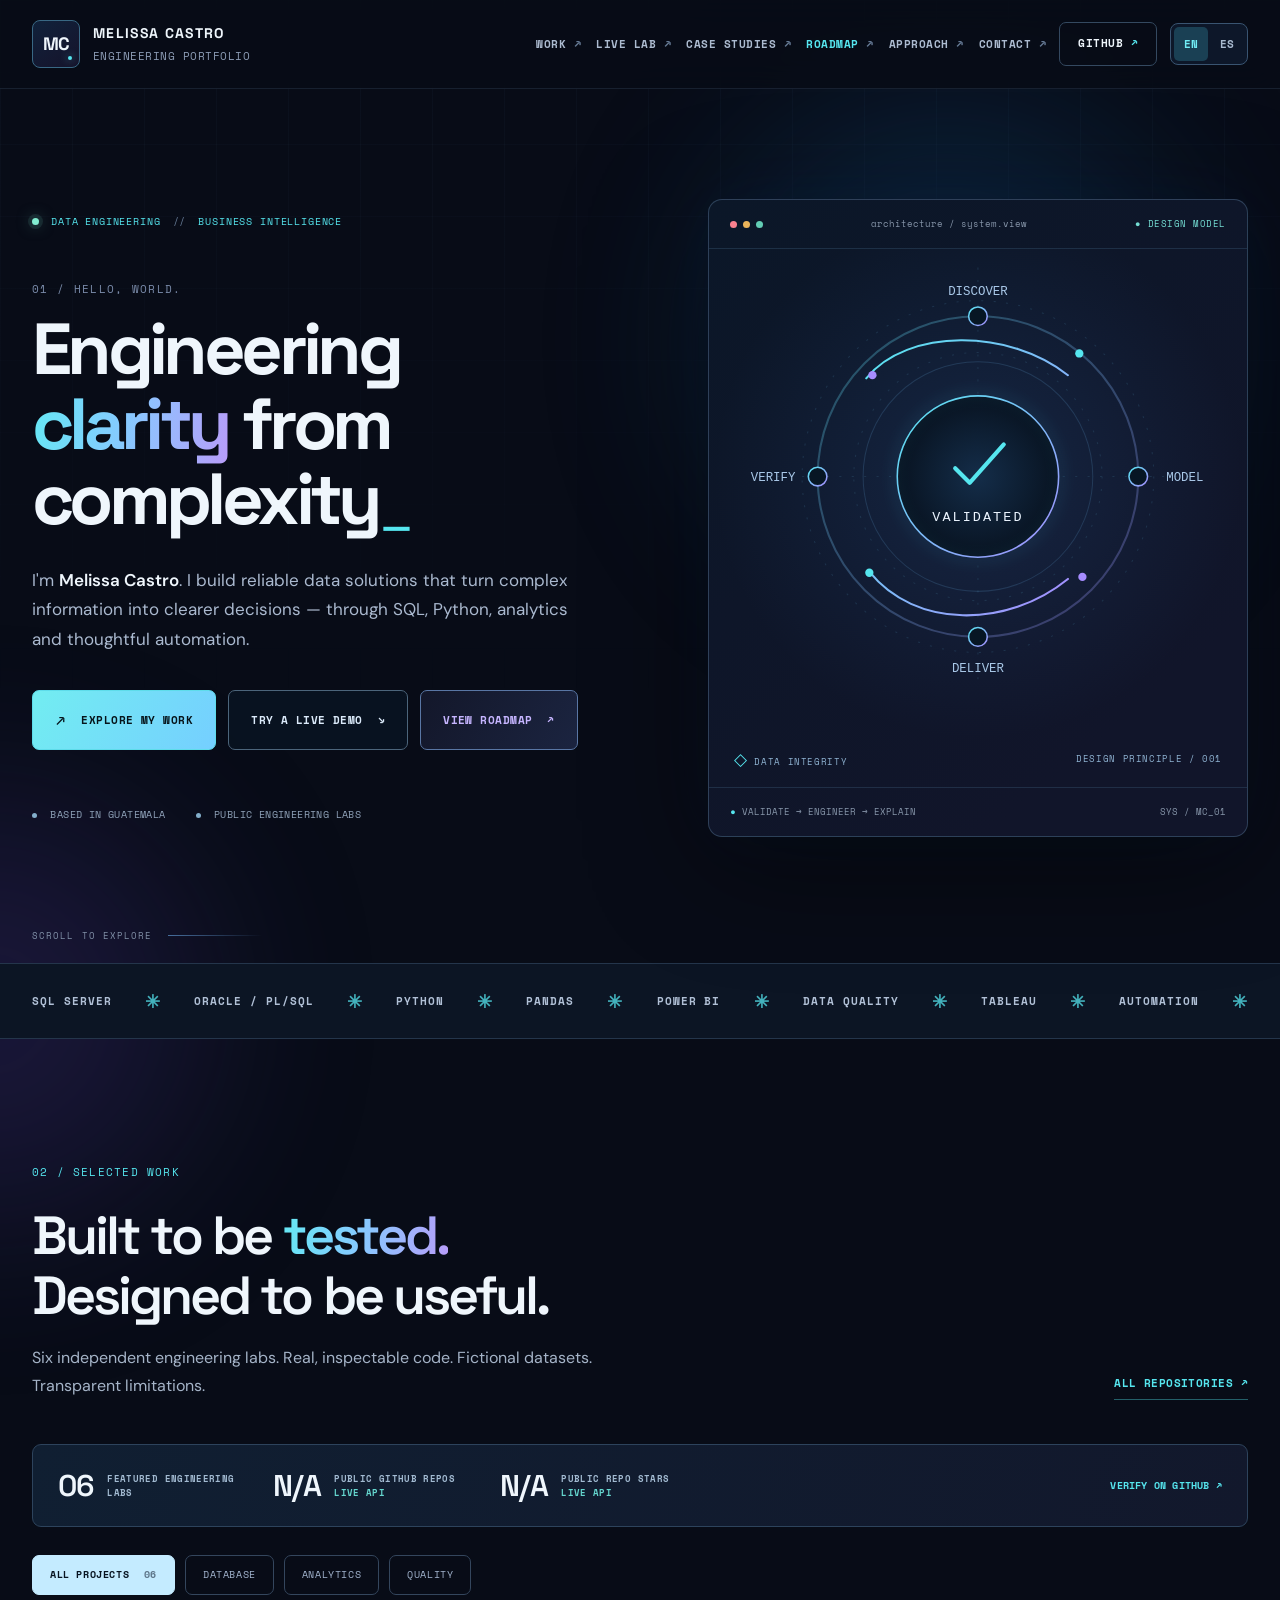
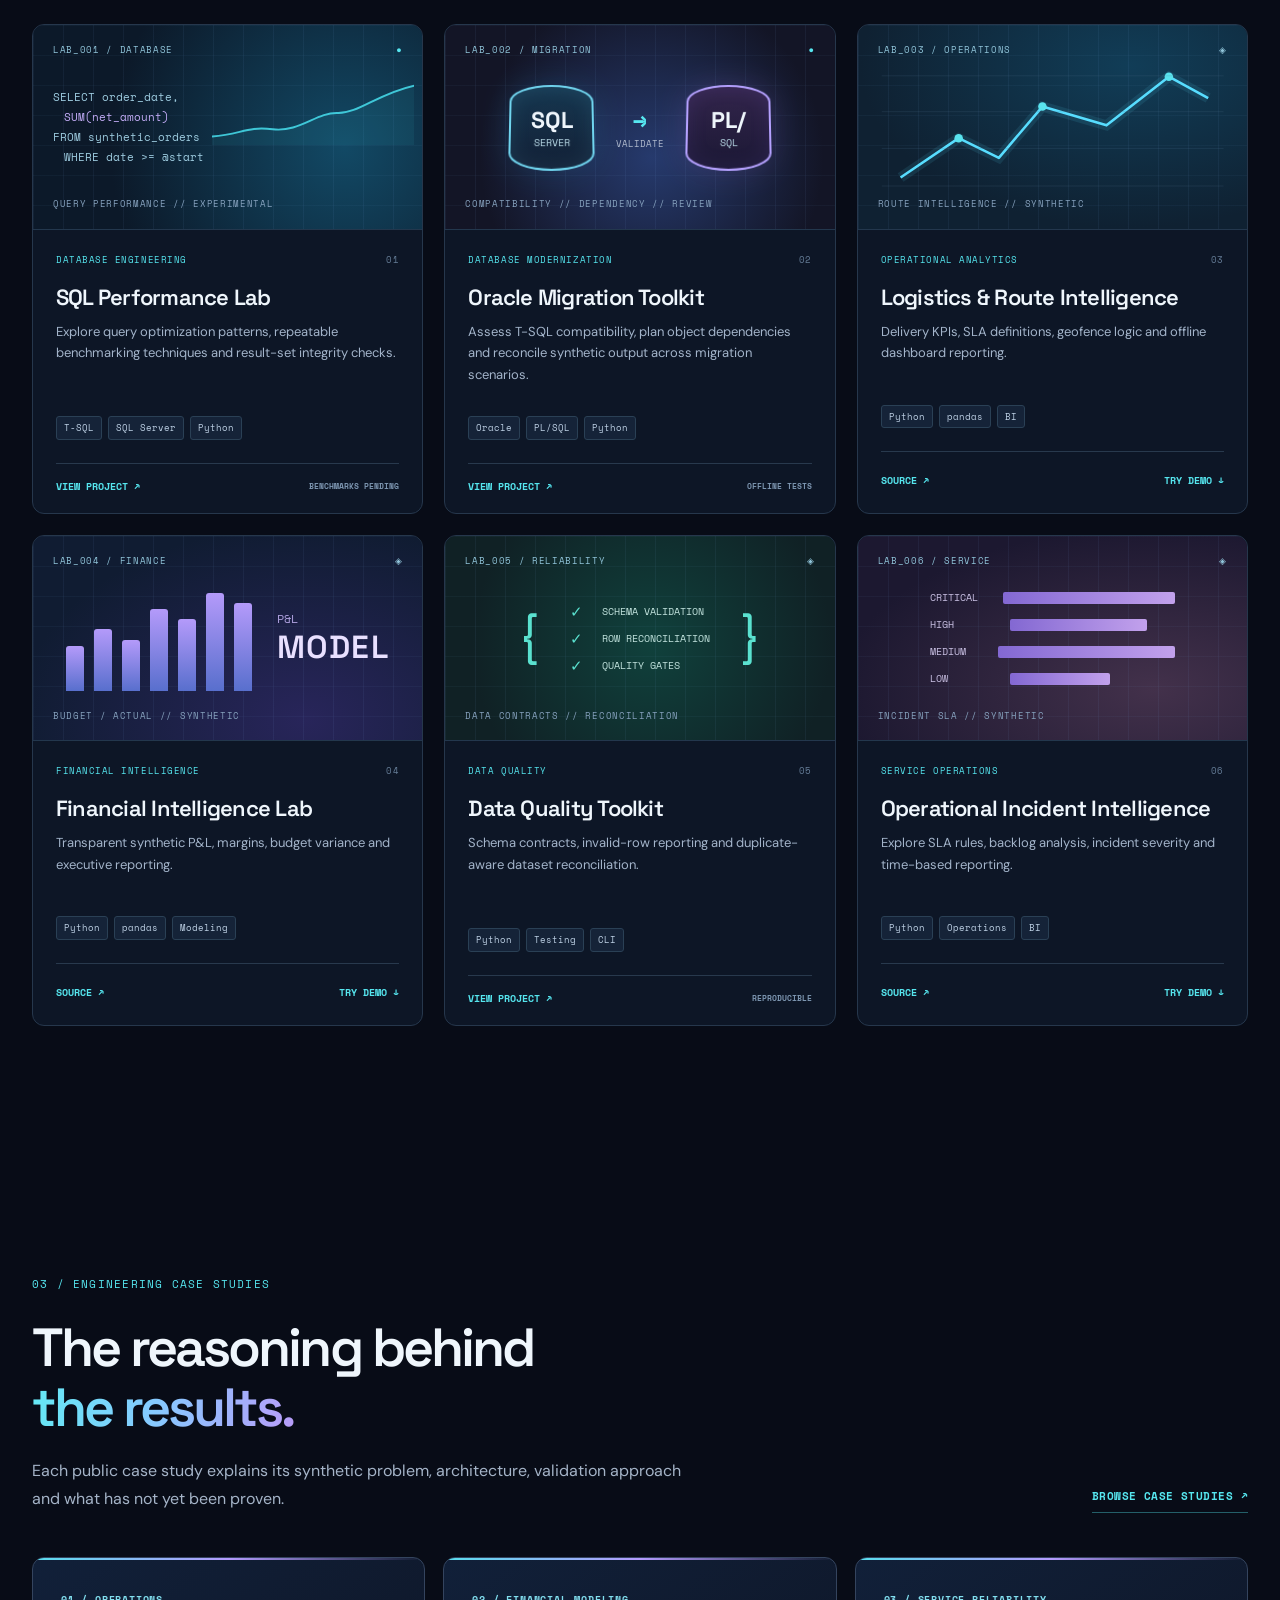
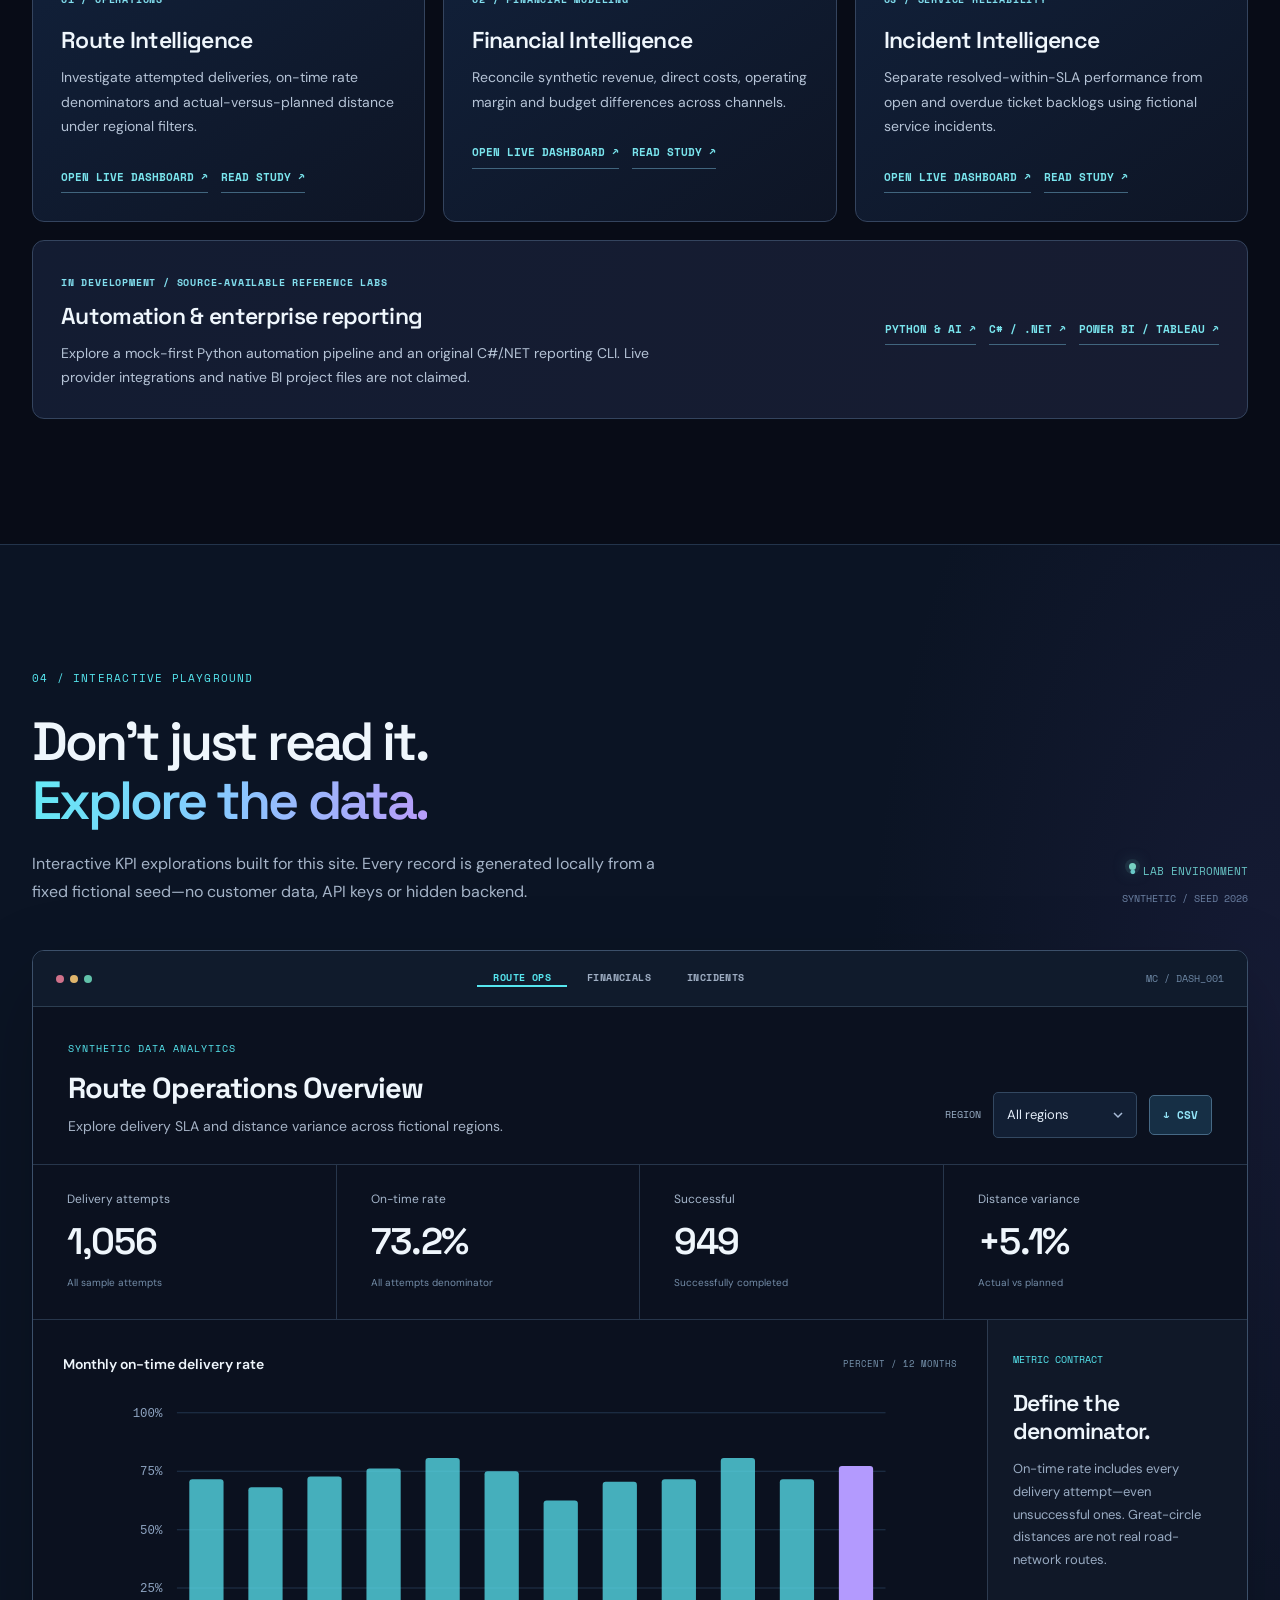
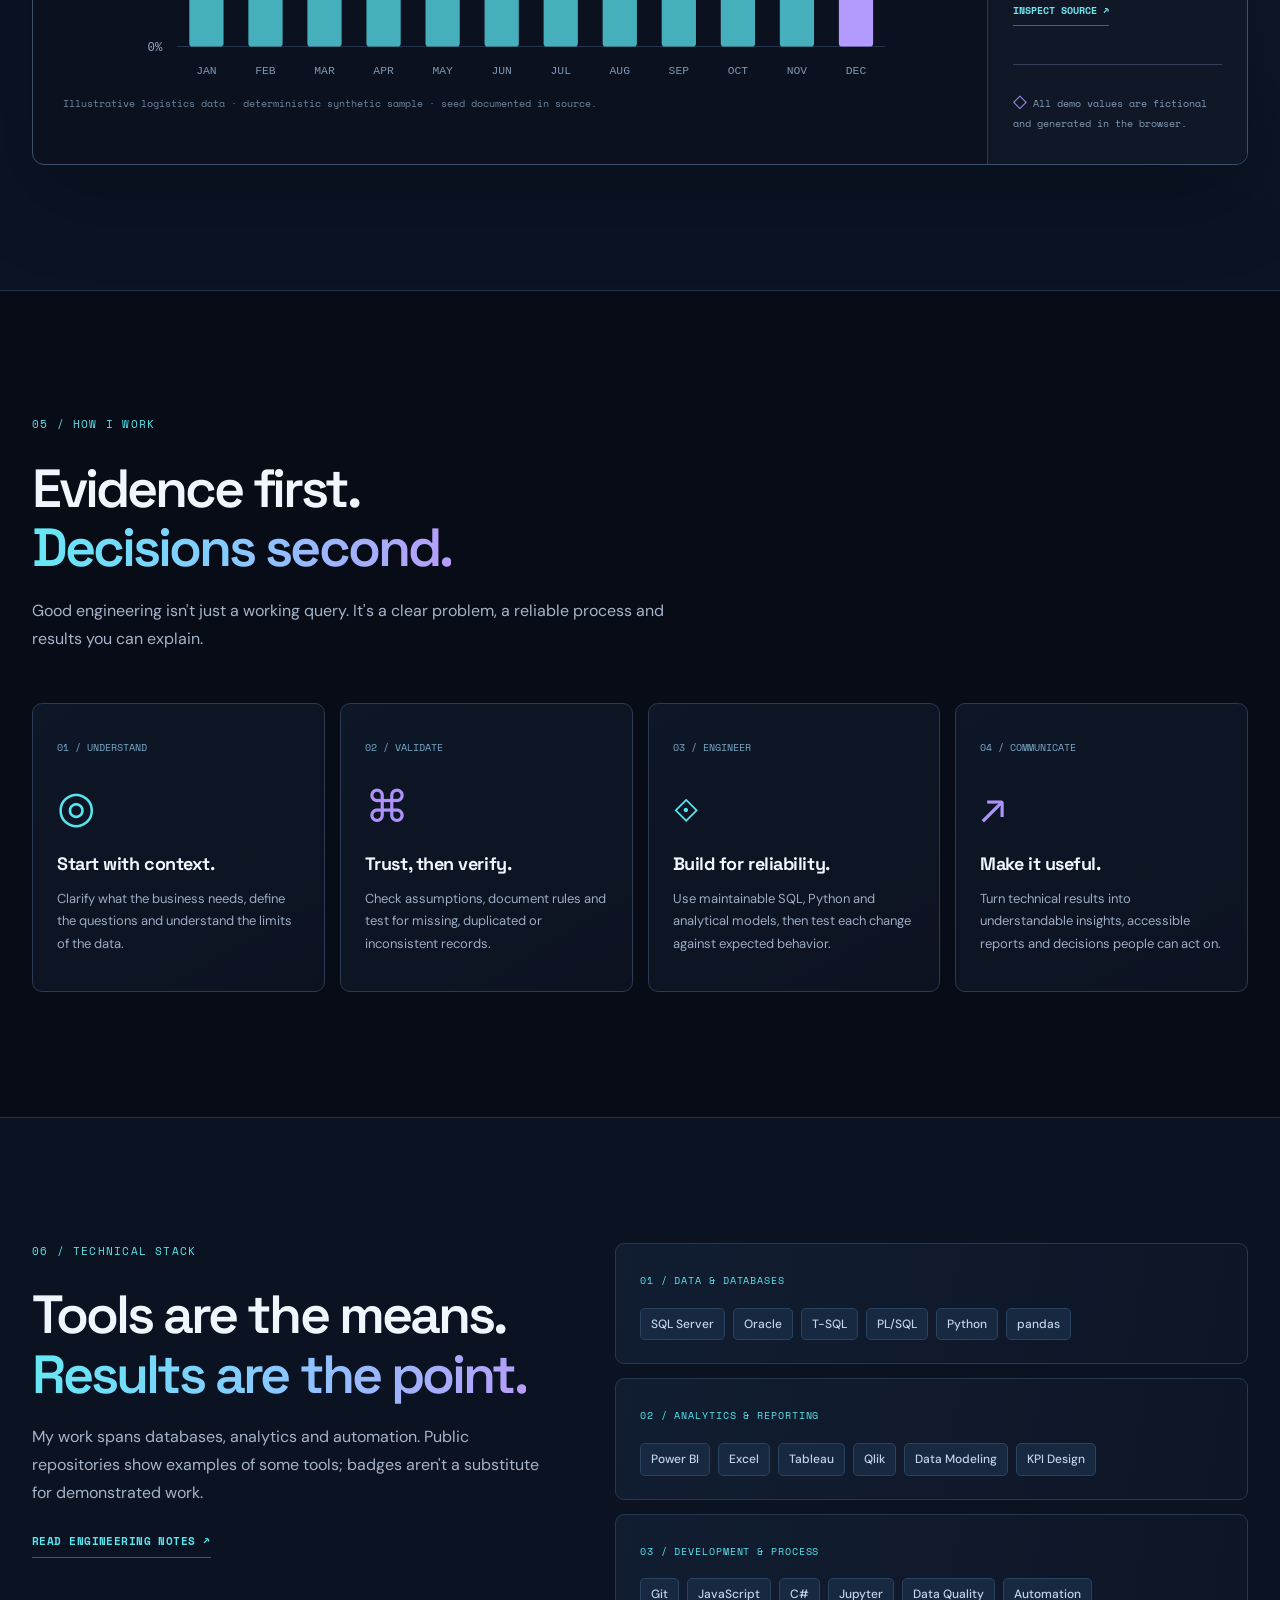
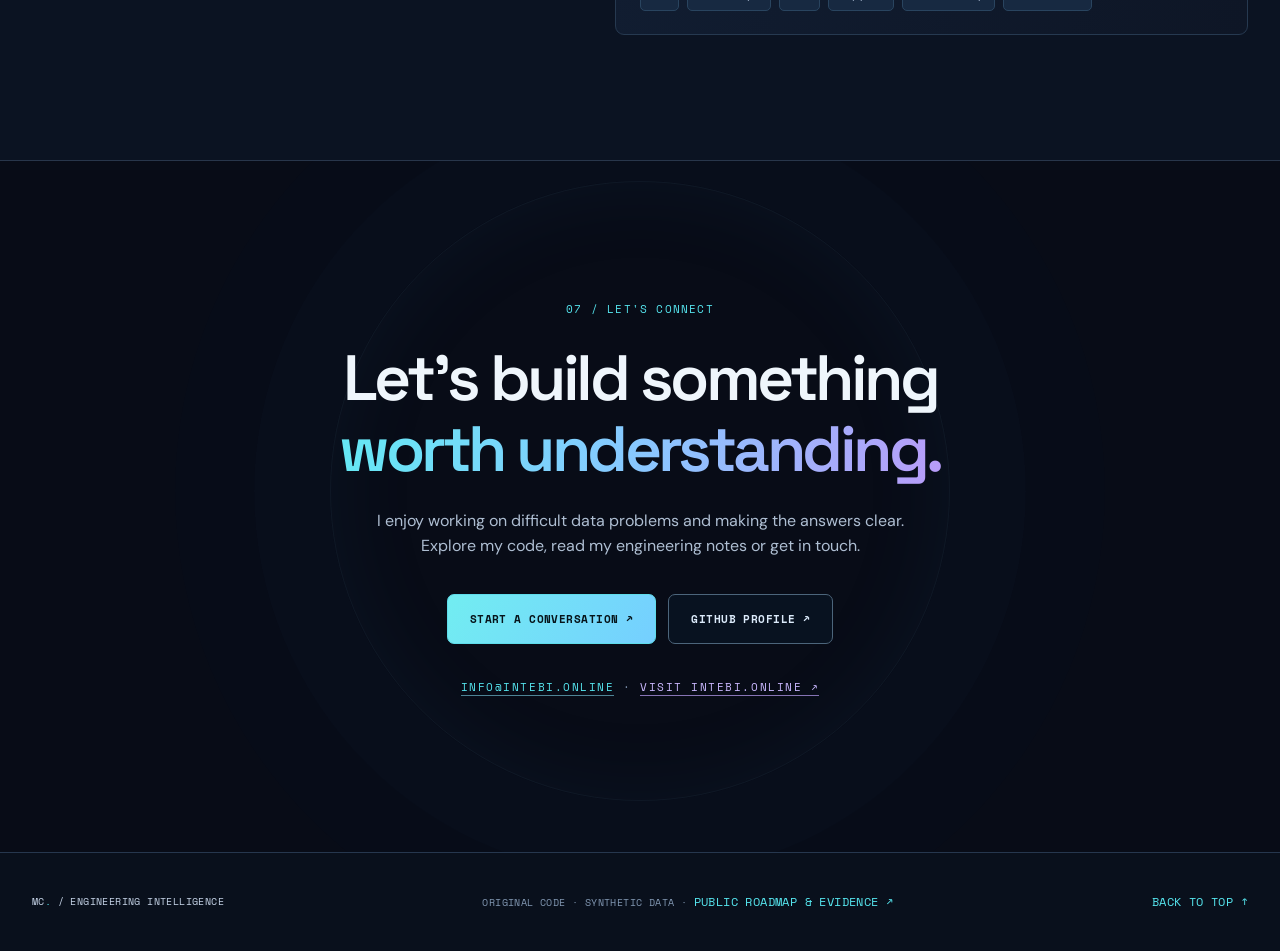
==== commit 50330492: "Expose bilingual switch, prominent roadmap and clickable INTEBI website" ====
--- a/index.html
+++ b/index.html
@@ -13,11 +13,12 @@
   <meta property="og:image" content="https://dicureck.github.io/assets/preview.svg" />
   <meta name="robots" content="index,follow" />
   <link rel="canonical" href="https://dicureck.github.io/" />
-  <meta name="portfolio-build" content="2026-10-15c" />
+  <meta name="portfolio-build" content="2026-10-15-language" />
   <link rel="icon" href="assets/favicon.svg" type="image/svg+xml" />
-  <link rel="stylesheet" href="styles.css?v=20261015c" />
+  <link rel="stylesheet" href="styles.css?v=20261015-language" />
   <title>Melissa Castro — Engineering Intelligence</title>
   <script src="app.20261015-stable.js" defer></script>
+  <script src="i18n.20261015.js" defer></script>
 </head>
 <body>
   <div id="top" class="page-top-anchor" aria-hidden="true"></div>
@@ -33,10 +34,12 @@
         <a href="#work">WORK <span>↗</span></a>
         <a href="#lab">LIVE LAB <span>↗</span></a>
         <a href="#case-studies">CASE STUDIES <span>↗</span></a>
+        <a href="roadmap.html" class="nav-roadmap">ROADMAP <span>↗</span></a>
         <a href="#approach">APPROACH <span>↗</span></a>
         <a href="#contact">CONTACT <span>↗</span></a>
       </div>
       <a class="nav-action" href="https://github.com/Dicureck" target="_blank" rel="noopener noreferrer">GITHUB <span aria-hidden="true">↗</span></a>
+      <div class="language-switch" role="group" aria-label="Language / Idioma"><button type="button" data-set-language="en" aria-pressed="true" title="English">EN</button><button type="button" data-set-language="es" aria-pressed="false" title="Español">ES</button></div>
       <button class="menu-toggle" id="menu-toggle" type="button" aria-label="Open navigation" aria-controls="nav-links" aria-expanded="false"><span></span><span></span><span></span></button>
     </nav>
   </header>
@@ -51,6 +54,7 @@
         <div class="hero-actions">
           <a class="button primary" href="#work"><span class="button-arrow">↗</span> EXPLORE MY WORK</a>
           <a class="button ghost" href="#lab">TRY A LIVE DEMO <span aria-hidden="true">↘</span></a>
+          <a class="button roadmap-hero" href="roadmap.html">VIEW ROADMAP <span aria-hidden="true">↗</span></a>
         </div>
         <div class="hero-footnotes"><span><i></i> BASED IN GUATEMALA</span><span><i></i> PUBLIC ENGINEERING LABS</span></div>
       </div>
@@ -141,7 +145,7 @@
 
     <section class="section capabilities-section"><div class="content-wrap capabilities-grid"><div><p class="section-number">06 / TECHNICAL STACK</p><h2>Tools are the means.<br/><span class="text-gradient">Results are the point.</span></h2><p class="section-lede">My work spans databases, analytics and automation. Public repositories show examples of some tools; badges aren't a substitute for demonstrated work.</p><a class="text-link" href="https://github.com/Dicureck/Dicureck/blob/main/knowledge-base/README.md" target="_blank" rel="noopener noreferrer">READ ENGINEERING NOTES ↗</a></div><div class="skill-panels"><div class="skill-panel"><span>01 / DATA & DATABASES</span><div class="skill-tags"><b>SQL Server</b><b>Oracle</b><b>T-SQL</b><b>PL/SQL</b><b>Python</b><b>pandas</b></div></div><div class="skill-panel"><span>02 / ANALYTICS & REPORTING</span><div class="skill-tags"><b>Power BI</b><b>Excel</b><b>Tableau</b><b>Qlik</b><b>Data Modeling</b><b>KPI Design</b></div></div><div class="skill-panel"><span>03 / DEVELOPMENT & PROCESS</span><div class="skill-tags"><b>Git</b><b>JavaScript</b><b>C#</b><b>Jupyter</b><b>Data Quality</b><b>Automation</b></div></div></div></div></section>
 
-    <section class="section contact-section content-wrap" id="contact" aria-labelledby="contact-title"><div class="contact-orbit" aria-hidden="true"></div><p class="section-number">07 / LET'S CONNECT</p><h2 id="contact-title">Let's build something<br/><span class="text-gradient">worth understanding.</span></h2><p>I enjoy working on difficult data problems and making the answers clear. Explore my code, read my engineering notes or get in touch.</p><div class="contact-actions"><a class="button primary" href="mailto:info@intebi.online?subject=Engineering%20collaboration%20inquiry">START A CONVERSATION ↗</a><a class="button ghost" href="https://github.com/Dicureck" target="_blank" rel="noopener noreferrer">GITHUB PROFILE ↗</a></div><p class="contact-email">INFO@INTEBI.ONLINE</p></section>
+    <section class="section contact-section content-wrap" id="contact" aria-labelledby="contact-title"><div class="contact-orbit" aria-hidden="true"></div><p class="section-number">07 / LET'S CONNECT</p><h2 id="contact-title">Let's build something<br/><span class="text-gradient">worth understanding.</span></h2><p>I enjoy working on difficult data problems and making the answers clear. Explore my code, read my engineering notes or get in touch.</p><div class="contact-actions"><a class="button primary" href="mailto:info@intebi.online?subject=Engineering%20collaboration%20inquiry">START A CONVERSATION ↗</a><a class="button ghost" href="https://github.com/Dicureck" target="_blank" rel="noopener noreferrer">GITHUB PROFILE ↗</a></div><p class="contact-email"><a href="mailto:info@intebi.online">INFO@INTEBI.ONLINE</a><span class="contact-separator"> · </span><a class="intebi-website-link" href="https://intebi.online/" target="_blank" rel="noopener noreferrer">VISIT INTEBI.ONLINE ↗</a></p></section>
   </main>
   <footer class="site-footer"><div class="content-wrap footer-inner"><span class="footer-brand">MC<span>.</span> / ENGINEERING INTELLIGENCE</span><span>ORIGINAL CODE · SYNTHETIC DATA · <a href="roadmap.html">PUBLIC ROADMAP &amp; EVIDENCE ↗</a></span><a href="#top" data-scroll-top>BACK TO TOP ↑</a></div></footer>
 </body>
--- a/styles.css
+++ b/styles.css
@@ -65,3 +65,22 @@
 .evidence-next>div:first-child{max-width:630px}.evidence-next h3{margin-top:8px}.evidence-next p{margin-bottom:0}.evidence-next .evidence-actions{max-width:350px}
 @media(max-width:980px){.evidence-grid{grid-template-columns:1fr 1fr}.evidence-grid .evidence-card:last-child{grid-column:1/-1}.evidence-next{display:block}.evidence-next .evidence-actions{max-width:none;margin-top:20px}}
 @media(max-width:620px){.evidence-grid{grid-template-columns:1fr}.evidence-grid .evidence-card:last-child{grid-column:auto}.evidence-card,.evidence-next{padding:23px}.evidence-card p,.evidence-next p{font-size:13px}.evidence-section{scroll-margin-top:78px}}
+
+/* EN / ES language switch, visible roadmap and linked INTEBI business website. */
+.language-switch{display:flex;align-items:center;gap:2px;padding:3px;border:1px solid #395471;border-radius:8px;background:#0d1729;flex:none}
+.language-switch button{border:0;border-radius:5px;min-height:34px;min-width:34px;background:transparent;color:#a9bbd0;font:700 11px 'Space Mono',monospace}
+.language-switch button[aria-pressed="true"]{background:#1a4054;color:#71edf6}
+.language-switch button:hover{color:white}
+.language-switch button:focus-visible{outline:2px solid var(--cyan);outline-offset:3px}
+.nav-links .nav-roadmap{color:var(--cyan)}
+.button.roadmap-hero{border-color:#5976a4;color:#c6b5ff;background:linear-gradient(120deg,#13172a,#1b2440)}
+.button.roadmap-hero:hover{color:white;border-color:#c2abff}
+.contact-email a{color:var(--cyan);text-decoration:none;border-bottom:1px solid #4e8495}
+.contact-email .intebi-website-link{color:#cbb9ff;border-bottom-color:#8774b5}
+.contact-email a:hover{color:white}
+.contact-separator{color:#8398b4}
+.navigation{gap:13px}
+.nav-links{gap:15px}
+.nav-links a,.nav-action{font-size:11px}
+@media(max-width:1150px){.navigation{height:76px;min-height:76px}.nav-action{display:none}.menu-toggle{display:block}.nav-links{display:none;position:absolute;top:76px;left:0;right:0;padding:15px 20px 25px;background:#0c1424;border-bottom:1px solid #324762;box-shadow:0 20px 40px #0008;flex-direction:column;align-items:stretch;gap:0}.nav-links.is-open{display:flex}.nav-links a{padding:14px;border-bottom:1px solid #25374d;font-size:13px}}
+@media(max-width:450px){.navigation{gap:9px}.language-switch button{min-width:30px;min-height:32px;font-size:10px}.brand{gap:9px}.contact-email{font-size:10px;line-height:2}.contact-separator{display:block;font-size:0;height:2px}}
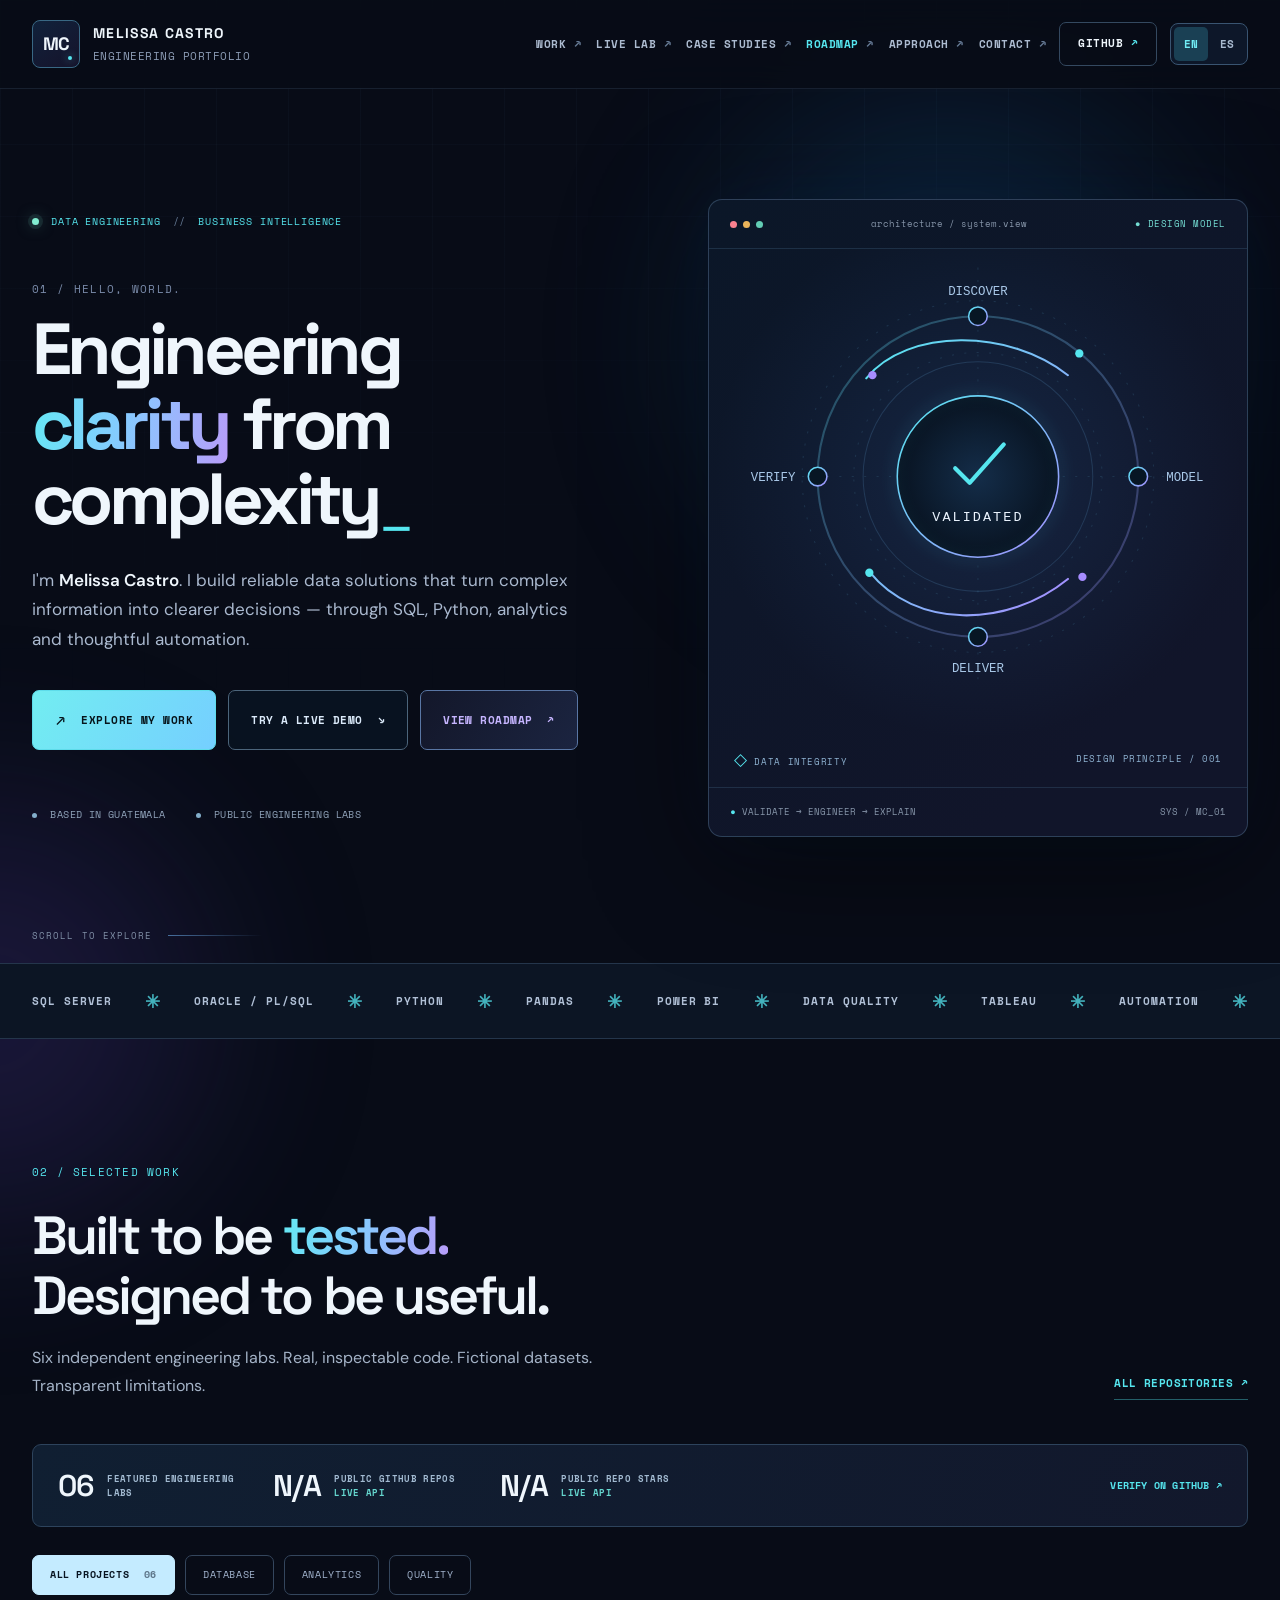
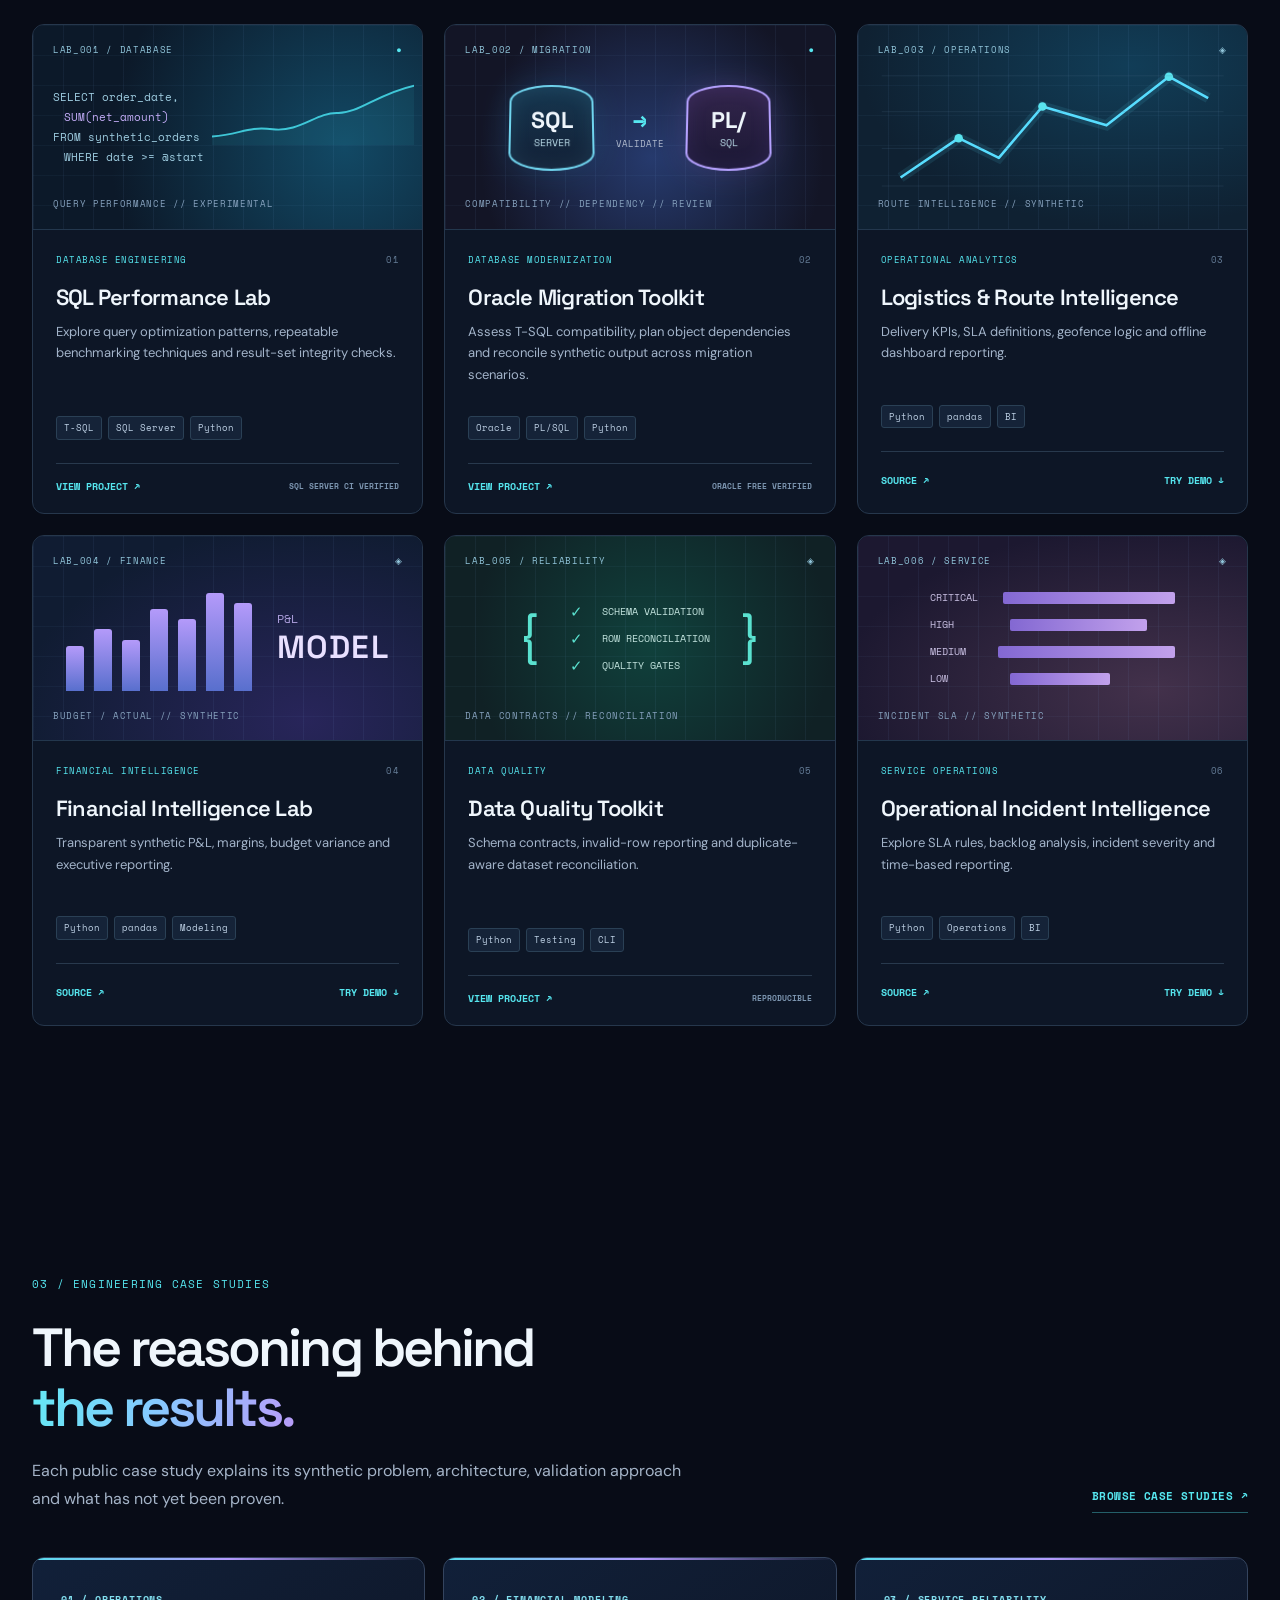
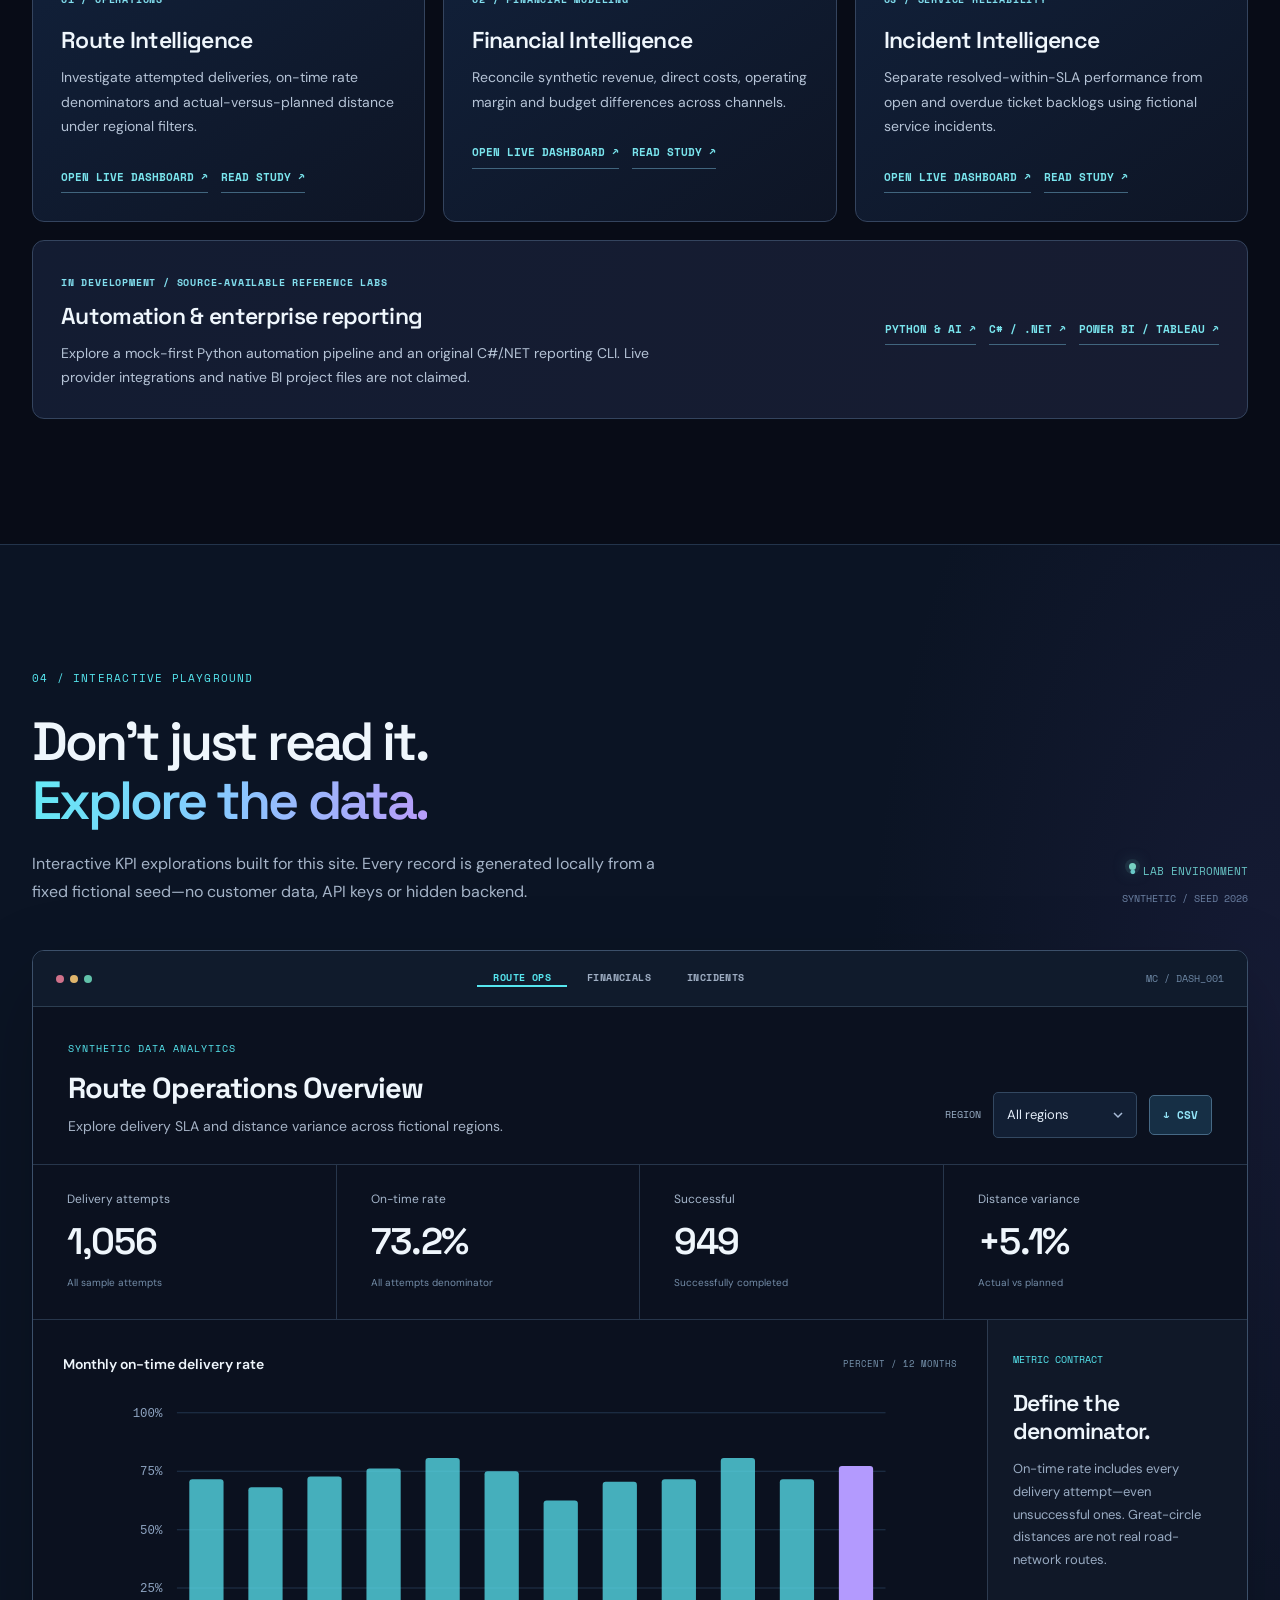
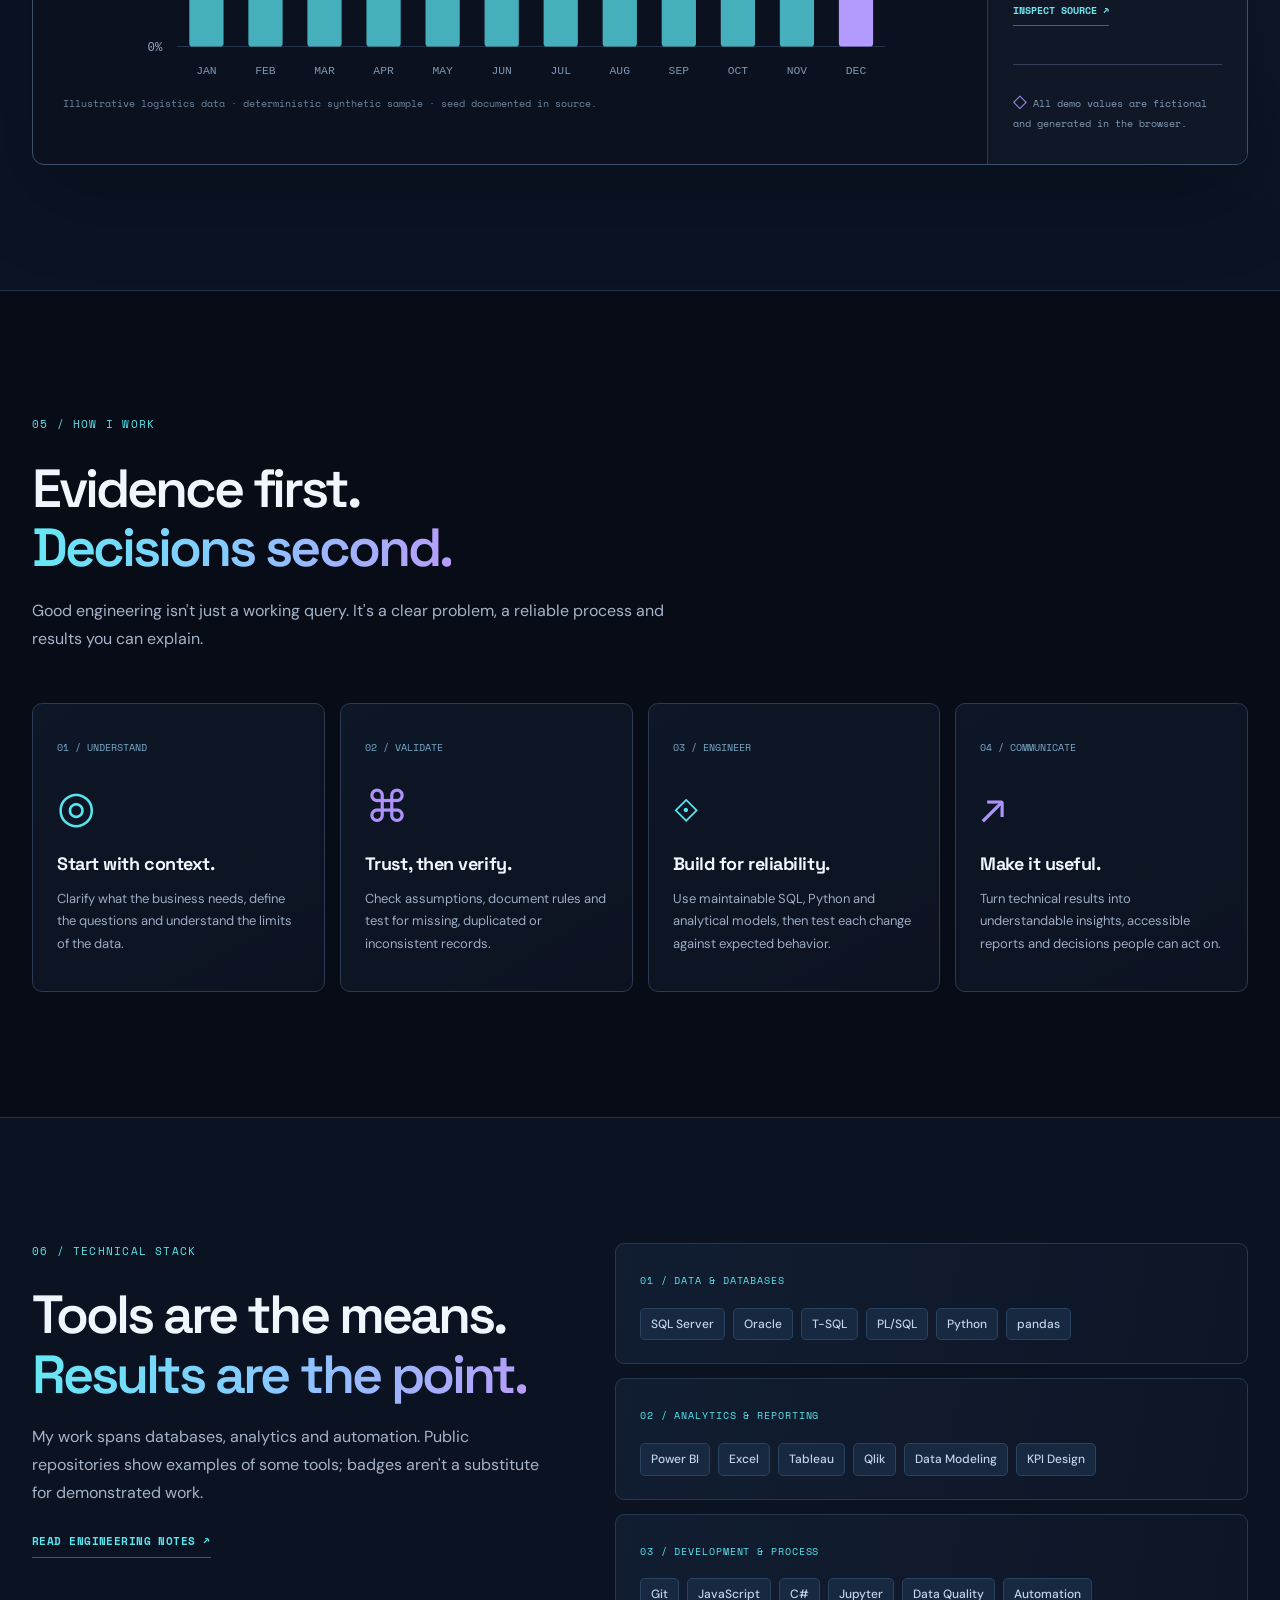
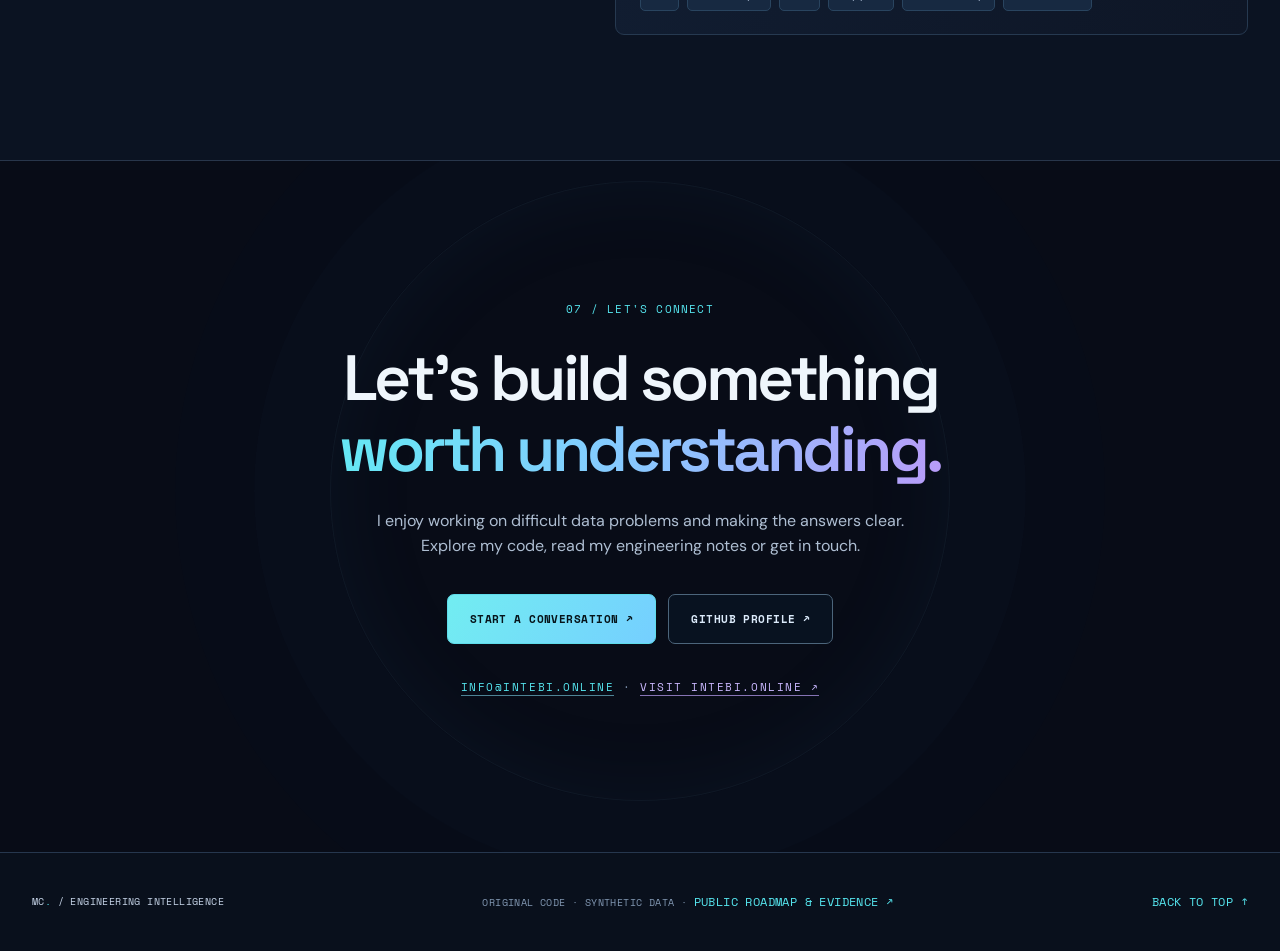
==== commit 4a85b27f: "Correct SQL Server and Oracle verified status labels on portfolio" ====
--- a/index.html
+++ b/index.html
@@ -103,11 +103,11 @@
       <div class="project-grid" id="project-grid">
         <article class="project-card feature" data-category="database" data-project="sql">
           <div class="card-visual card-sql"><div class="visual-top"><span>LAB_001 / DATABASE</span><span class="tiny-pulse">●</span></div><div class="sql-visual"><div class="code-lines"><span>SELECT order_date,</span><span class="code-indent">SUM(net_amount)</span><span>FROM synthetic_orders</span><span class="code-indent">WHERE date >= @start</span></div><div class="curve"><svg viewBox="0 0 310 105" aria-hidden="true"><path d="M0 91 C45 88 52 75 93 80 S160 54 192 55 254 25 310 13" fill="none" stroke="#48e0ef" stroke-width="3"/><path d="M0 91 C45 88 52 75 93 80 S160 54 192 55 254 25 310 13 L310 105H0Z" fill="#48e0ef" fill-opacity=".08"/></svg></div></div><div class="visual-bottom">QUERY PERFORMANCE // EXPERIMENTAL</div></div>
-          <div class="card-body"><div class="card-category">DATABASE ENGINEERING <span>01</span></div><h3>SQL Performance Lab</h3><p>Explore query optimization patterns, repeatable benchmarking techniques and result-set integrity checks.</p><div class="tags"><span>T-SQL</span><span>SQL Server</span><span>Python</span></div><div class="card-actions"><a href="https://github.com/Dicureck/sql-performance-lab" target="_blank" rel="noopener noreferrer">VIEW PROJECT ↗</a><span class="preview-label">BENCHMARKS PENDING</span></div></div>
+          <div class="card-body"><div class="card-category">DATABASE ENGINEERING <span>01</span></div><h3>SQL Performance Lab</h3><p>Explore query optimization patterns, repeatable benchmarking techniques and result-set integrity checks.</p><div class="tags"><span>T-SQL</span><span>SQL Server</span><span>Python</span></div><div class="card-actions"><a href="https://github.com/Dicureck/sql-performance-lab" target="_blank" rel="noopener noreferrer">VIEW PROJECT ↗</a><span class="preview-label">SQL SERVER CI VERIFIED</span></div></div>
         </article>
         <article class="project-card feature" data-category="database" data-project="oracle">
           <div class="card-visual card-oracle"><div class="visual-top"><span>LAB_002 / MIGRATION</span><span class="tiny-pulse">●</span></div><div class="migration-art" aria-hidden="true"><div class="db-pillar"><span>SQL</span><small>SERVER</small></div><div class="migration-arrow"><span class="dashed-rail"></span><strong>→</strong><small>VALIDATE</small></div><div class="db-pillar purple"><span>PL/</span><small>SQL</small></div></div><div class="visual-bottom">COMPATIBILITY // DEPENDENCY // REVIEW</div></div>
-          <div class="card-body"><div class="card-category">DATABASE MODERNIZATION <span>02</span></div><h3>Oracle Migration Toolkit</h3><p>Assess T-SQL compatibility, plan object dependencies and reconcile synthetic output across migration scenarios.</p><div class="tags"><span>Oracle</span><span>PL/SQL</span><span>Python</span></div><div class="card-actions"><a href="https://github.com/Dicureck/oracle-migration-toolkit" target="_blank" rel="noopener noreferrer">VIEW PROJECT ↗</a><span class="preview-label">OFFLINE TESTS</span></div></div>
+          <div class="card-body"><div class="card-category">DATABASE MODERNIZATION <span>02</span></div><h3>Oracle Migration Toolkit</h3><p>Assess T-SQL compatibility, plan object dependencies and reconcile synthetic output across migration scenarios.</p><div class="tags"><span>Oracle</span><span>PL/SQL</span><span>Python</span></div><div class="card-actions"><a href="https://github.com/Dicureck/oracle-migration-toolkit" target="_blank" rel="noopener noreferrer">VIEW PROJECT ↗</a><span class="preview-label">ORACLE FREE VERIFIED</span></div></div>
         </article>
         <article class="project-card" data-category="analytics" data-project="logistics"><div class="card-visual card-logistics"><div class="visual-top"><span>LAB_003 / OPERATIONS</span><span>◈</span></div><svg class="mini-chart" viewBox="0 0 400 164" aria-hidden="true"><path d="M22 141 L90 95 137 118 188 58 263 80 336 23 382 48" stroke="#57dcff" stroke-width="3" fill="none" stroke-linejoin="round"/><path d="M22 141 L90 95 137 118 188 58 263 80 336 23 382 48" stroke="#57dcff" stroke-width="12" opacity=".1" fill="none"/><g fill="#59e3ee"><circle cx="90" cy="95" r="5"/><circle cx="188" cy="58" r="5"/><circle cx="336" cy="23" r="5"/></g><path d="M0 151H400M0 107H400M0 64H400M0 22H400" stroke="#52708e" stroke-opacity=".22"/></svg><div class="visual-bottom">ROUTE INTELLIGENCE // SYNTHETIC</div></div><div class="card-body"><div class="card-category">OPERATIONAL ANALYTICS <span>03</span></div><h3>Logistics & Route Intelligence</h3><p>Delivery KPIs, SLA definitions, geofence logic and offline dashboard reporting.</p><div class="tags"><span>Python</span><span>pandas</span><span>BI</span></div><div class="card-actions"><a href="https://github.com/Dicureck/logistics-route-intelligence" target="_blank" rel="noopener noreferrer">SOURCE ↗</a><button type="button" class="demo-link" data-open-demo="logistics">TRY DEMO ↓</button></div></div></article>
         <article class="project-card" data-category="analytics" data-project="finance"><div class="card-visual card-finance"><div class="visual-top"><span>LAB_004 / FINANCE</span><span>◈</span></div><div class="finance-visual" aria-hidden="true"><div class="finance-bars"><i style="height:43%"></i><i style="height:59%"></i><i style="height:49%"></i><i style="height:78%"></i><i style="height:69%"></i><i style="height:93%"></i><i style="height:84%"></i></div><div class="finance-index"><span>P&amp;L</span><strong>MODEL</strong></div></div><div class="visual-bottom">BUDGET / ACTUAL // SYNTHETIC</div></div><div class="card-body"><div class="card-category">FINANCIAL INTELLIGENCE <span>04</span></div><h3>Financial Intelligence Lab</h3><p>Transparent synthetic P&amp;L, margins, budget variance and executive reporting.</p><div class="tags"><span>Python</span><span>pandas</span><span>Modeling</span></div><div class="card-actions"><a href="https://github.com/Dicureck/financial-intelligence-lab" target="_blank" rel="noopener noreferrer">SOURCE ↗</a><button type="button" class="demo-link" data-open-demo="finance">TRY DEMO ↓</button></div></div></article>
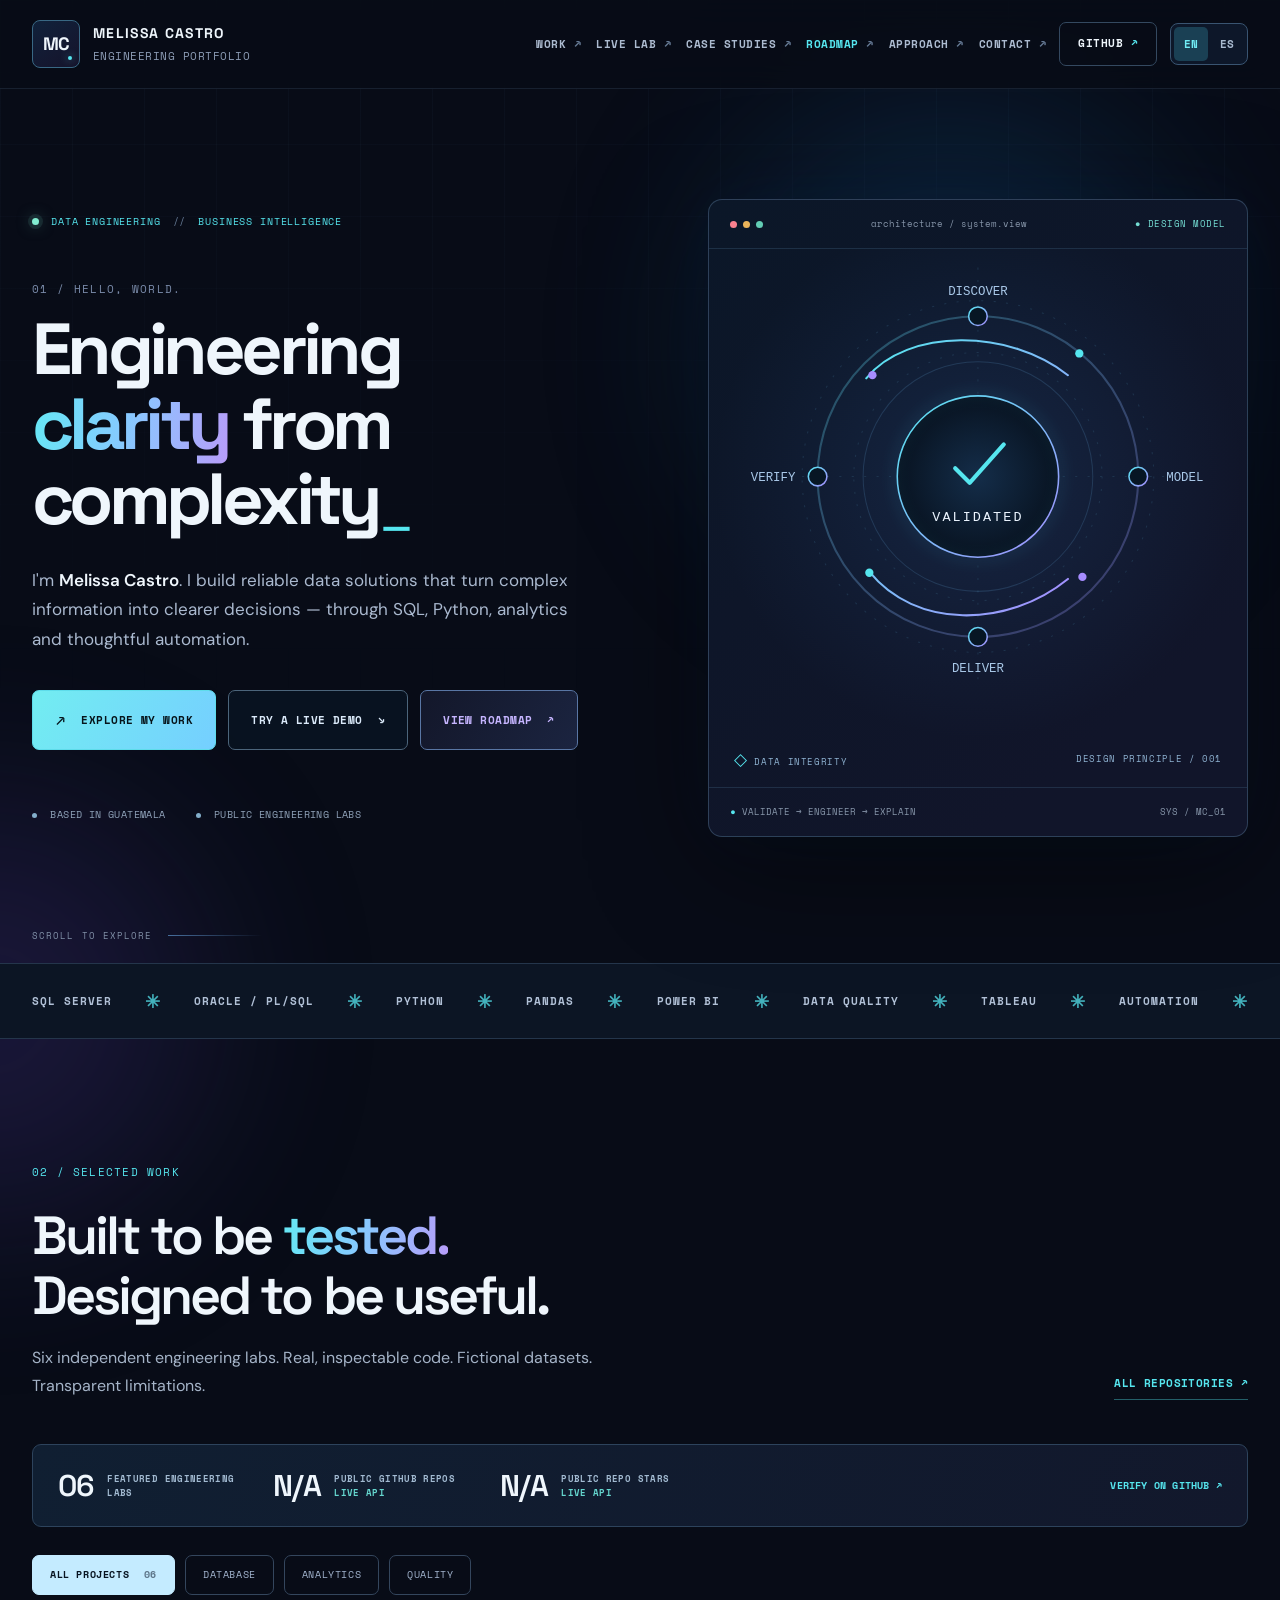
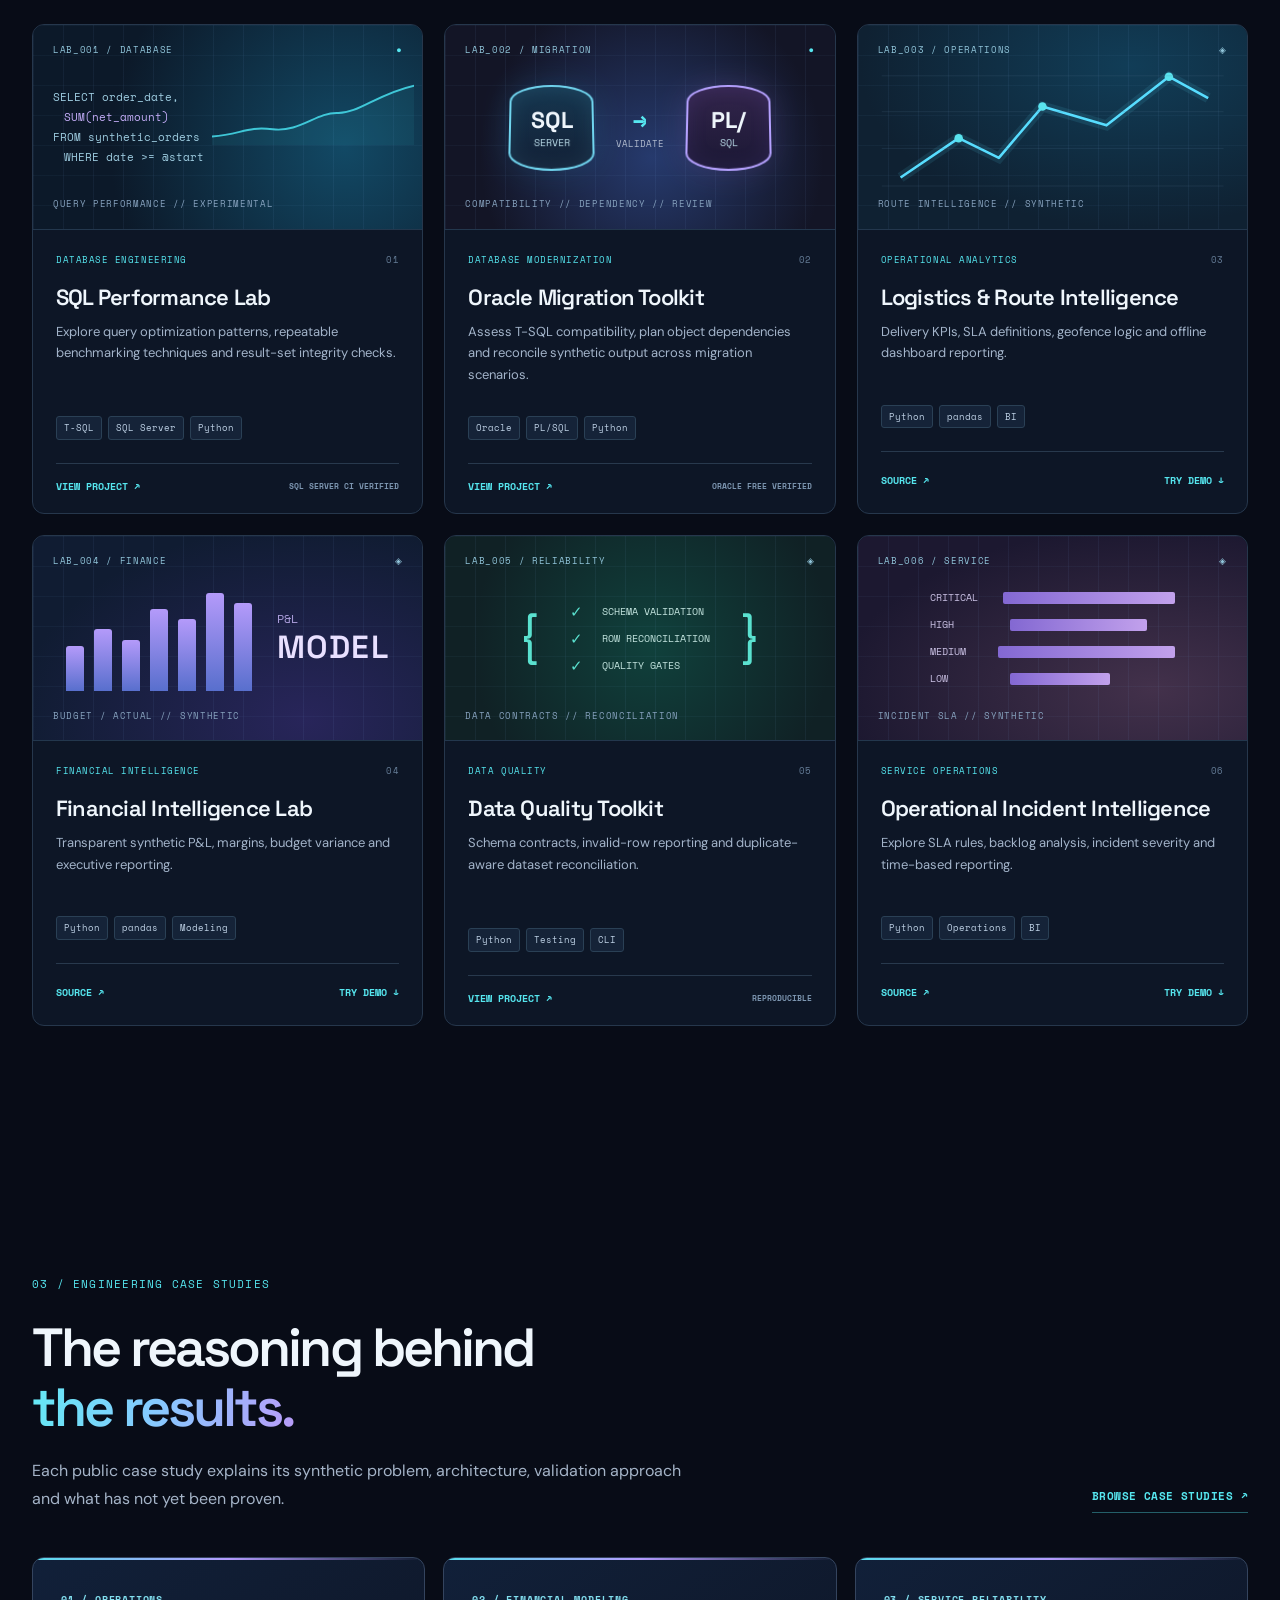
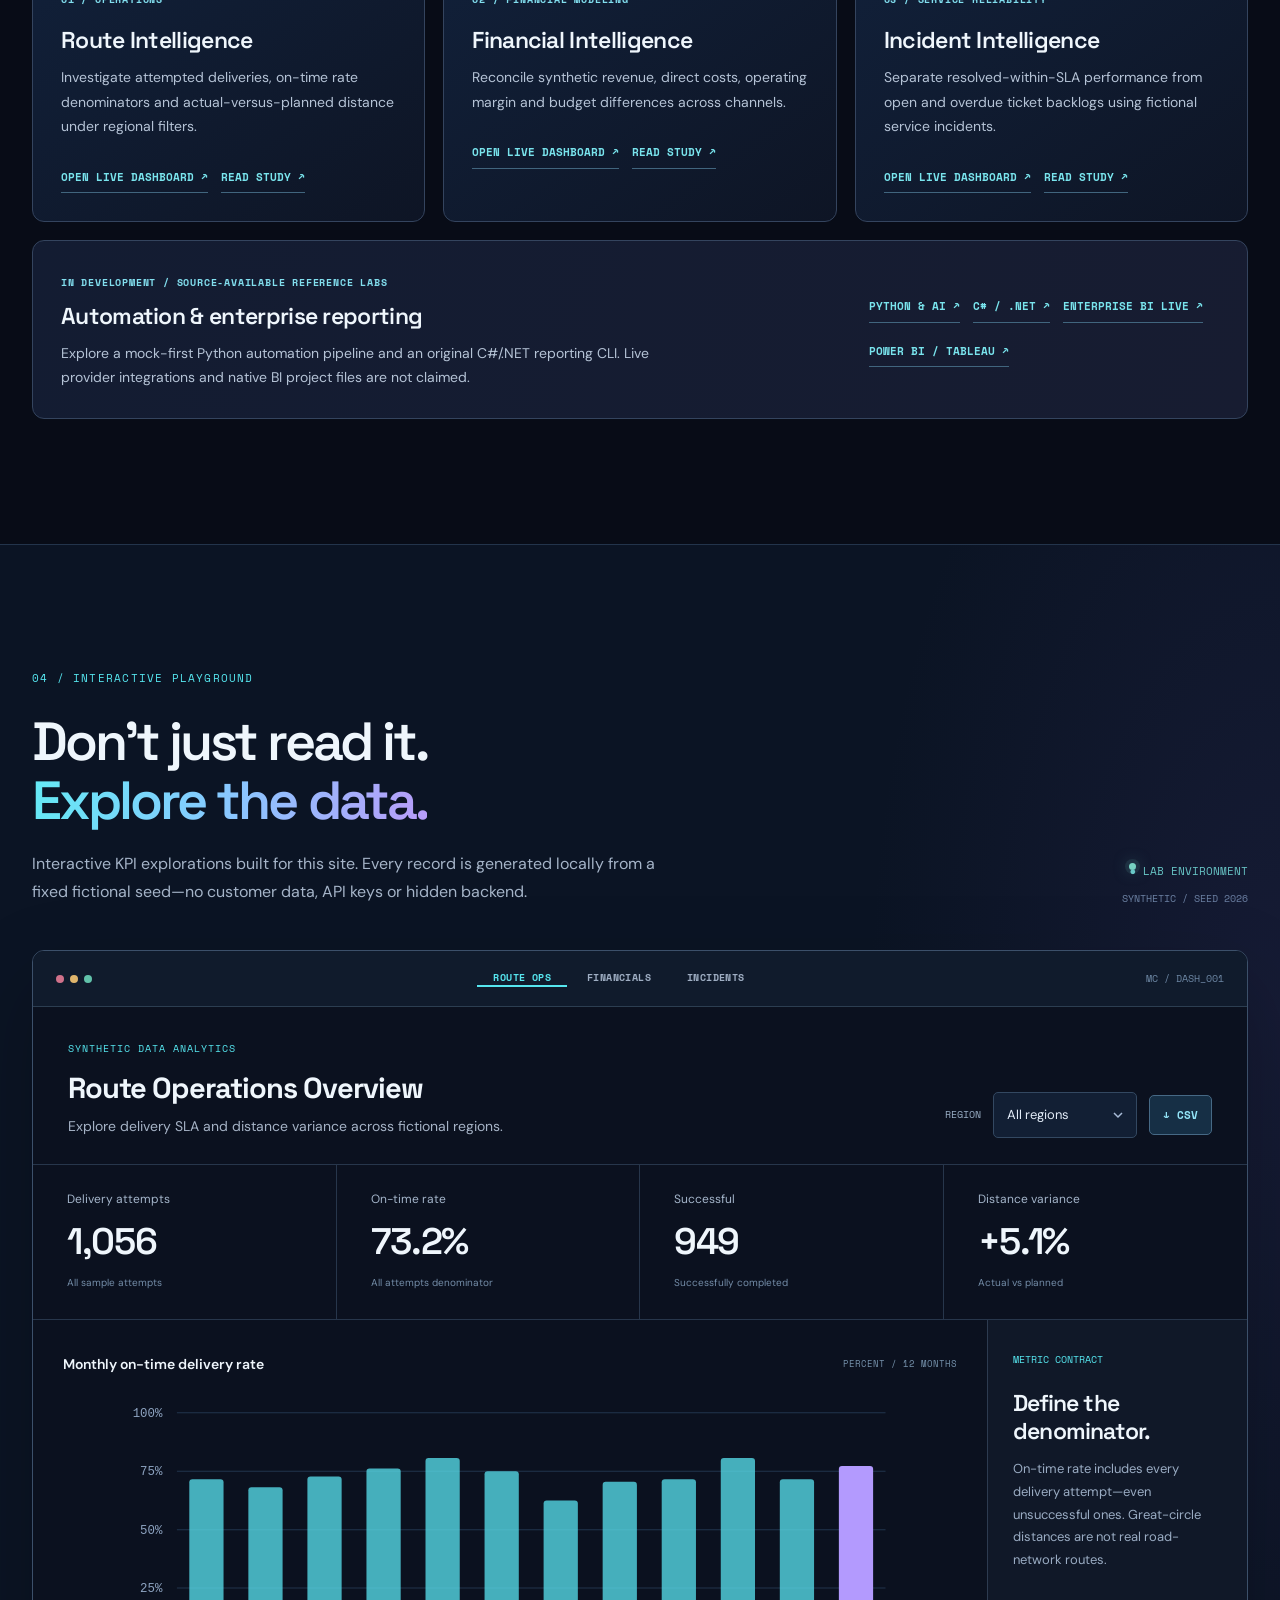
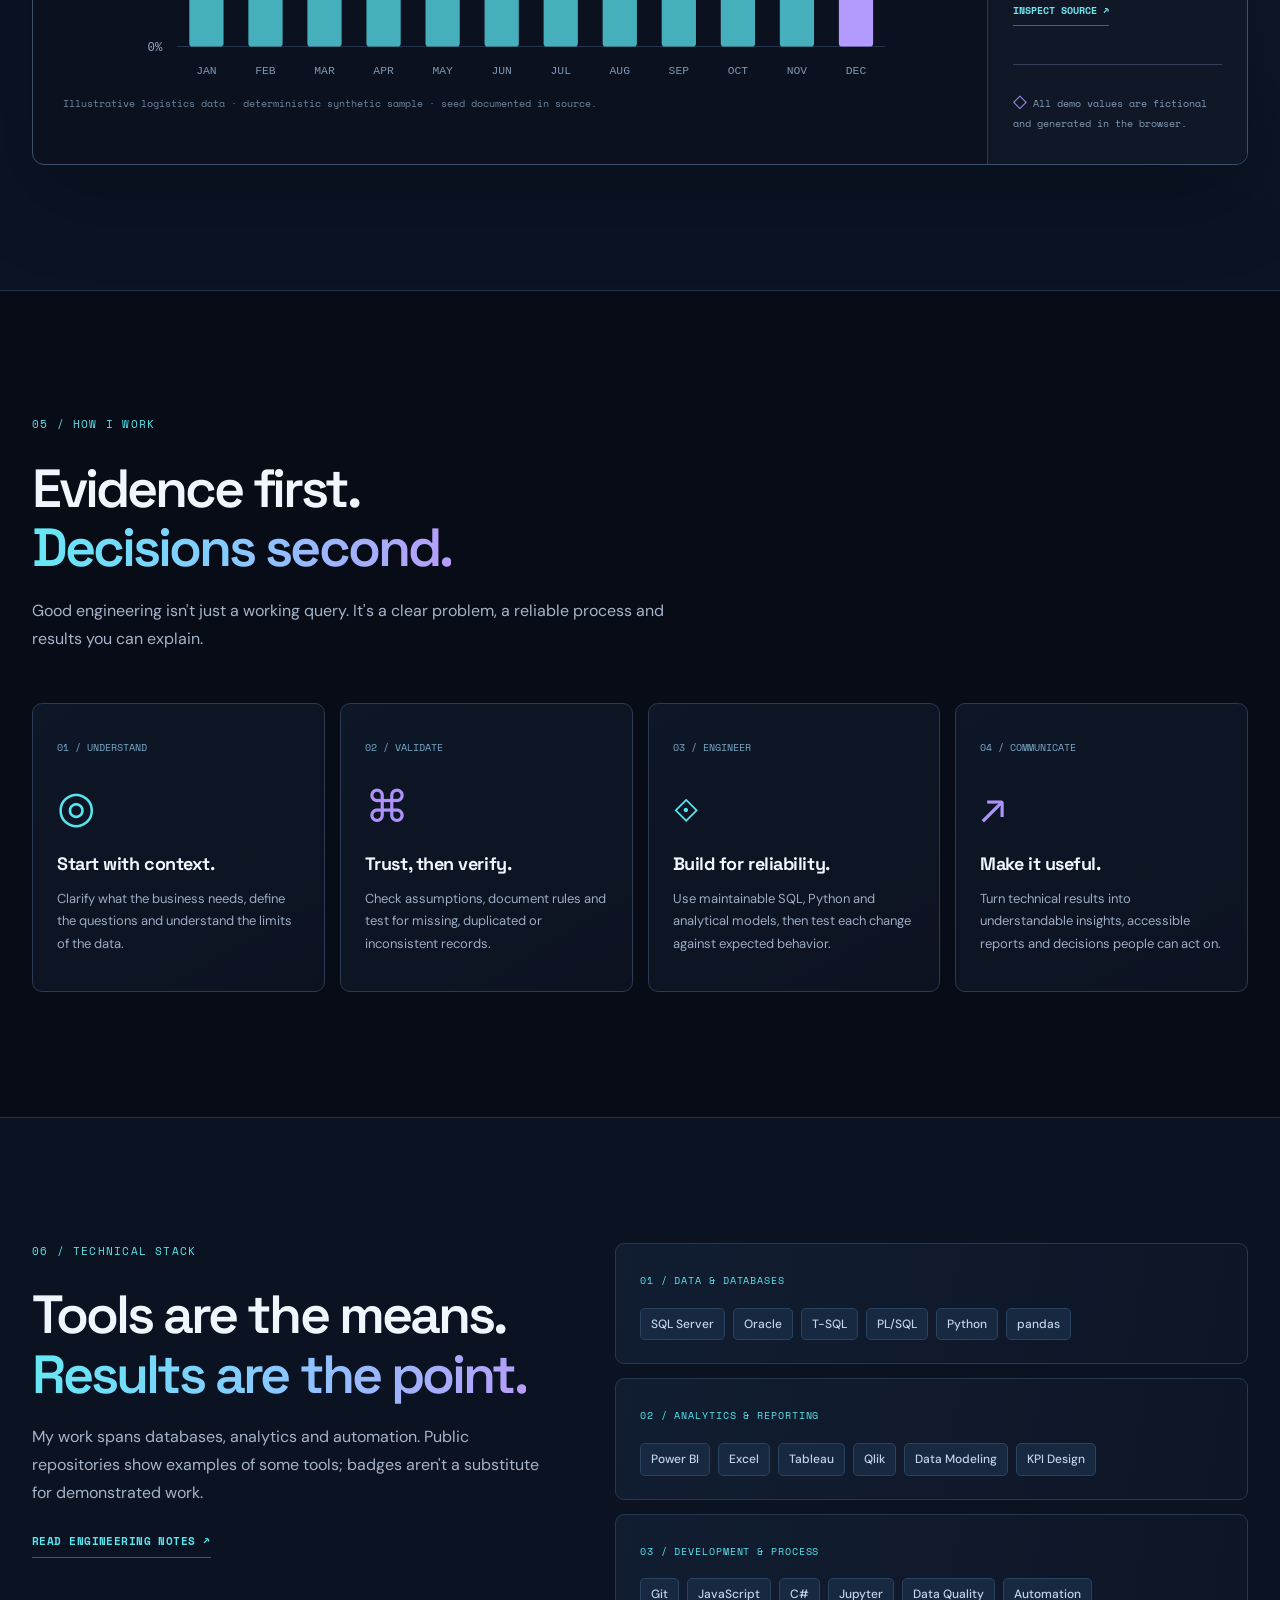
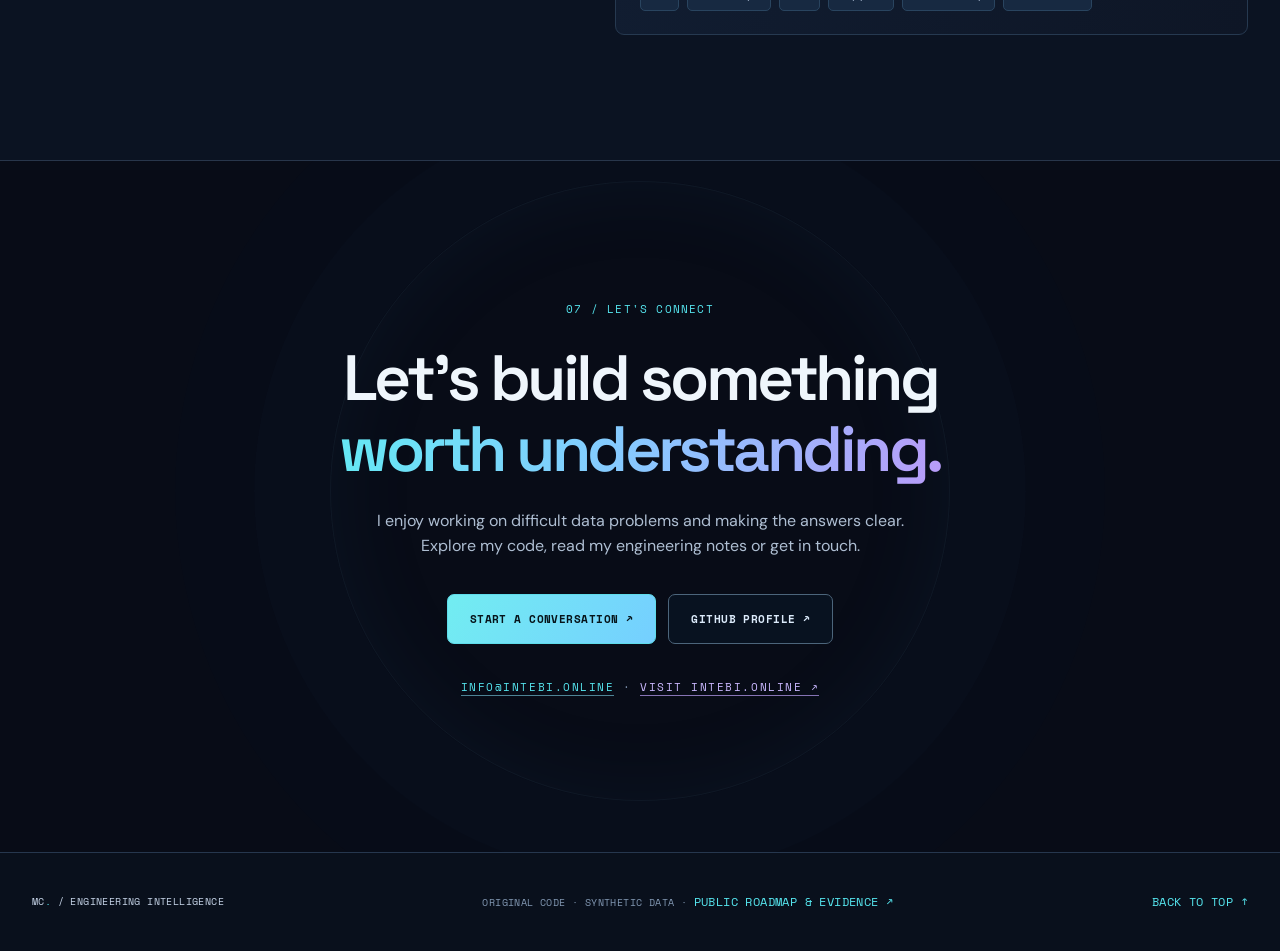
==== commit 590ecafd: "Link fully fictional Enterprise BI demo from main portfolio and bilingual roadmap" ====
--- a/index.html
+++ b/index.html
@@ -123,7 +123,7 @@
         <article class="evidence-card"><span class="evidence-index">02 / FINANCIAL MODELING</span><h3>Financial Intelligence</h3><p>Reconcile synthetic revenue, direct costs, operating margin and budget differences across channels.</p><div class="evidence-actions"><a href="?demo=finance#lab">OPEN LIVE DASHBOARD ↗</a><a href="https://github.com/Dicureck/Dicureck/blob/main/case-studies/finance.md" target="_blank" rel="noopener noreferrer">READ STUDY ↗</a></div></article>
         <article class="evidence-card"><span class="evidence-index">03 / SERVICE RELIABILITY</span><h3>Incident Intelligence</h3><p>Separate resolved-within-SLA performance from open and overdue ticket backlogs using fictional service incidents.</p><div class="evidence-actions"><a href="?demo=incidents#lab">OPEN LIVE DASHBOARD ↗</a><a href="https://github.com/Dicureck/Dicureck/blob/main/case-studies/incidents.md" target="_blank" rel="noopener noreferrer">READ STUDY ↗</a></div></article>
       </div>
-      <div class="evidence-next"><div><span class="evidence-index">IN DEVELOPMENT / SOURCE-AVAILABLE REFERENCE LABS</span><h3>Automation &amp; enterprise reporting</h3><p>Explore a mock-first Python automation pipeline and an original C#/.NET reporting CLI. Live provider integrations and native BI project files are not claimed.</p></div><div class="evidence-actions"><a href="https://github.com/Dicureck/Dicureck/tree/main/engineering-labs/ai-business-automation" target="_blank" rel="noopener noreferrer">PYTHON &amp; AI ↗</a><a href="https://github.com/Dicureck/Dicureck/tree/main/engineering-labs/enterprise-reporting-dotnet" target="_blank" rel="noopener noreferrer">C# / .NET ↗</a><a href="https://github.com/Dicureck/Dicureck/blob/main/knowledge-base/reporting-platforms.md" target="_blank" rel="noopener noreferrer">POWER BI / TABLEAU ↗</a></div></div>
+      <div class="evidence-next"><div><span class="evidence-index">IN DEVELOPMENT / SOURCE-AVAILABLE REFERENCE LABS</span><h3>Automation &amp; enterprise reporting</h3><p>Explore a mock-first Python automation pipeline and an original C#/.NET reporting CLI. Live provider integrations and native BI project files are not claimed.</p></div><div class="evidence-actions"><a href="https://github.com/Dicureck/Dicureck/tree/main/engineering-labs/ai-business-automation" target="_blank" rel="noopener noreferrer">PYTHON &amp; AI ↗</a><a href="https://github.com/Dicureck/Dicureck/tree/main/engineering-labs/enterprise-reporting-dotnet" target="_blank" rel="noopener noreferrer">C# / .NET ↗</a><a href="enterprise-bi.html">ENTERPRISE BI LIVE ↗</a><a href="https://github.com/Dicureck/Dicureck/blob/main/knowledge-base/reporting-platforms.md" target="_blank" rel="noopener noreferrer">POWER BI / TABLEAU ↗</a></div></div>
     </section>
 
     <section class="section lab-section" id="lab" aria-labelledby="lab-title"><div class="content-wrap">
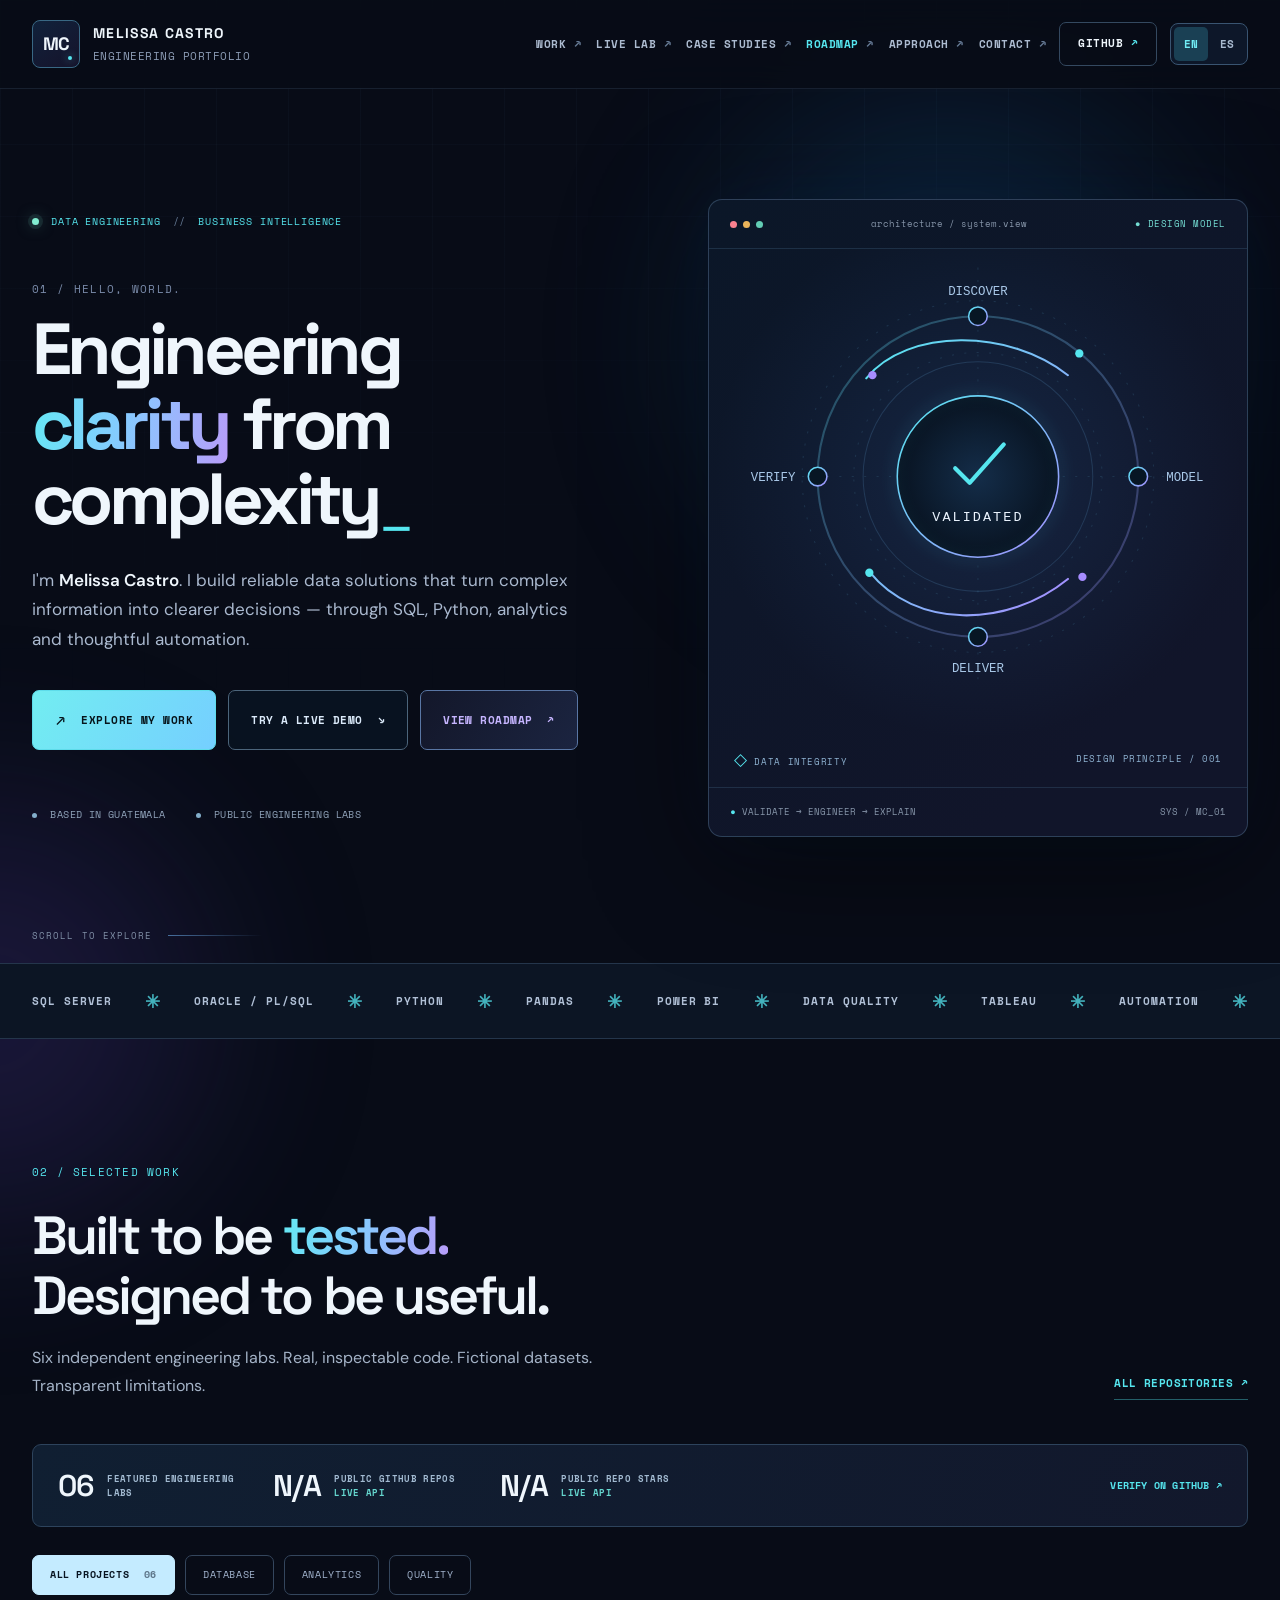
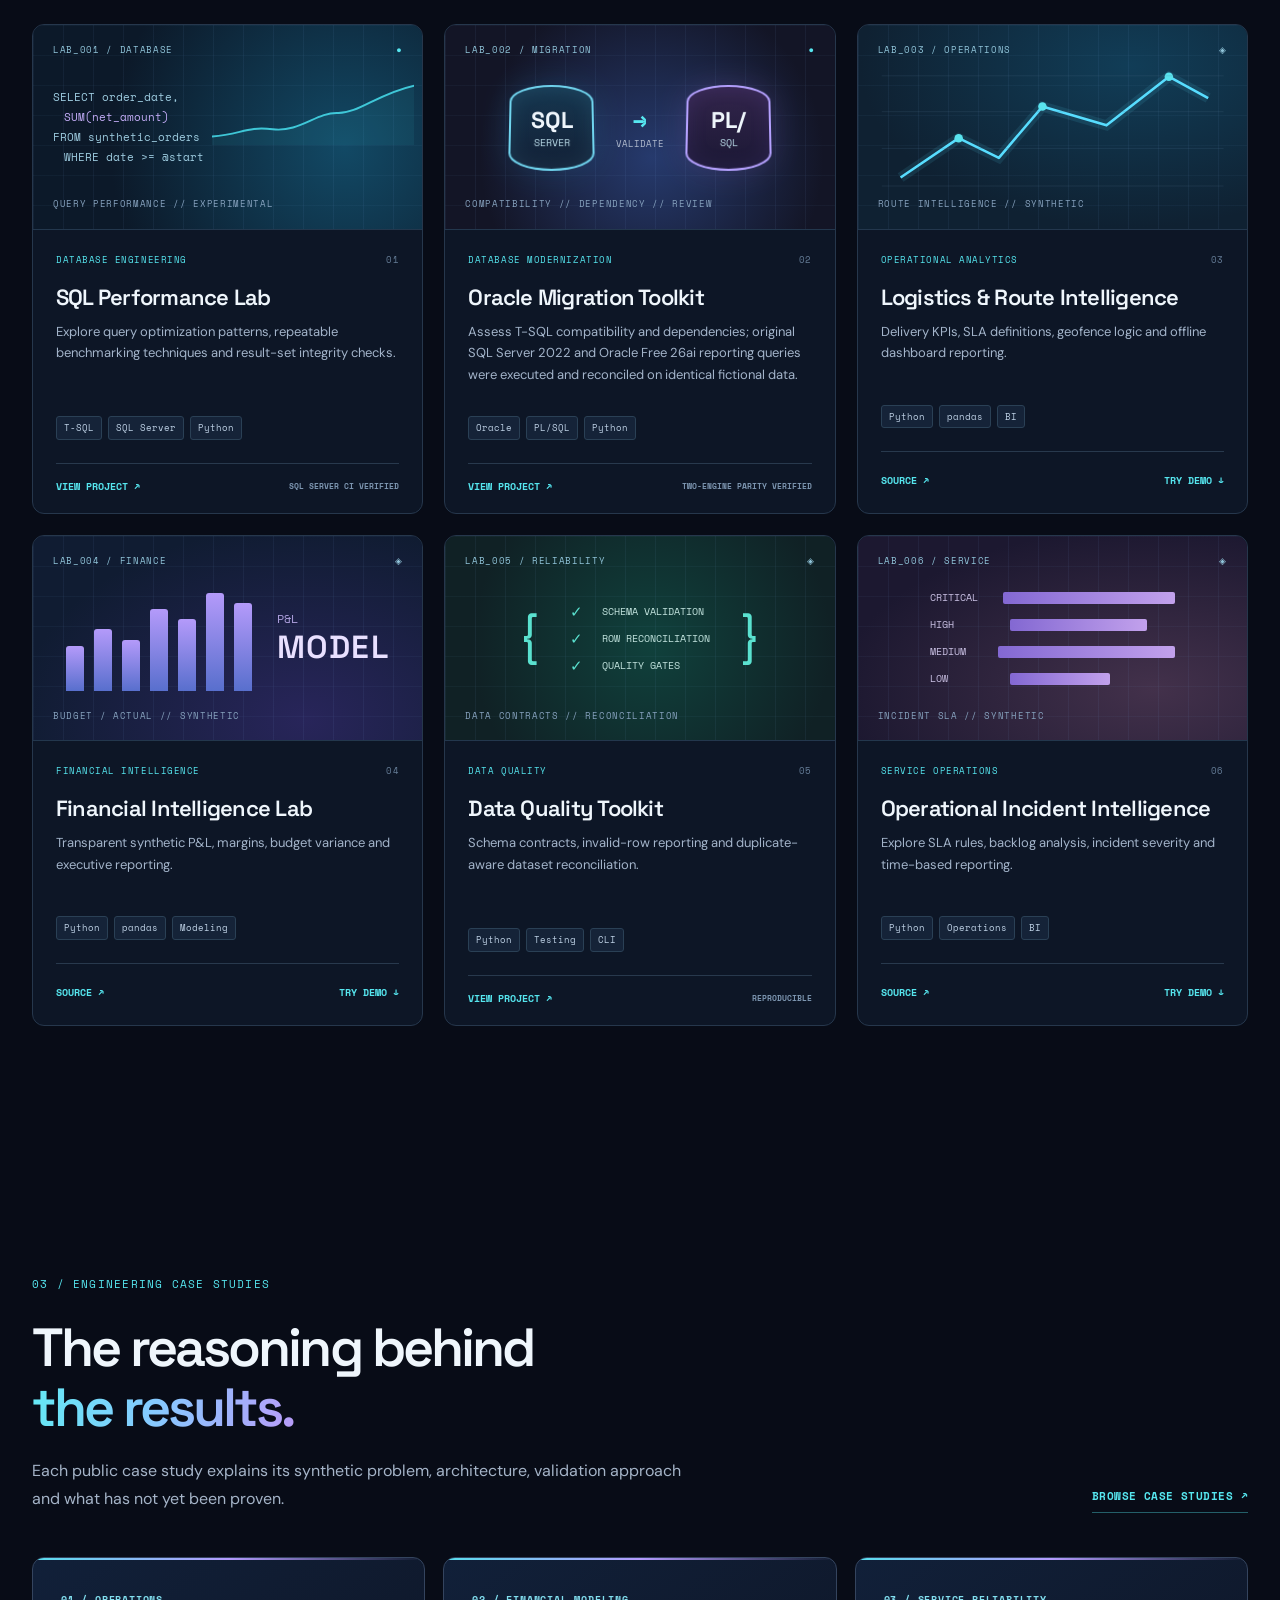
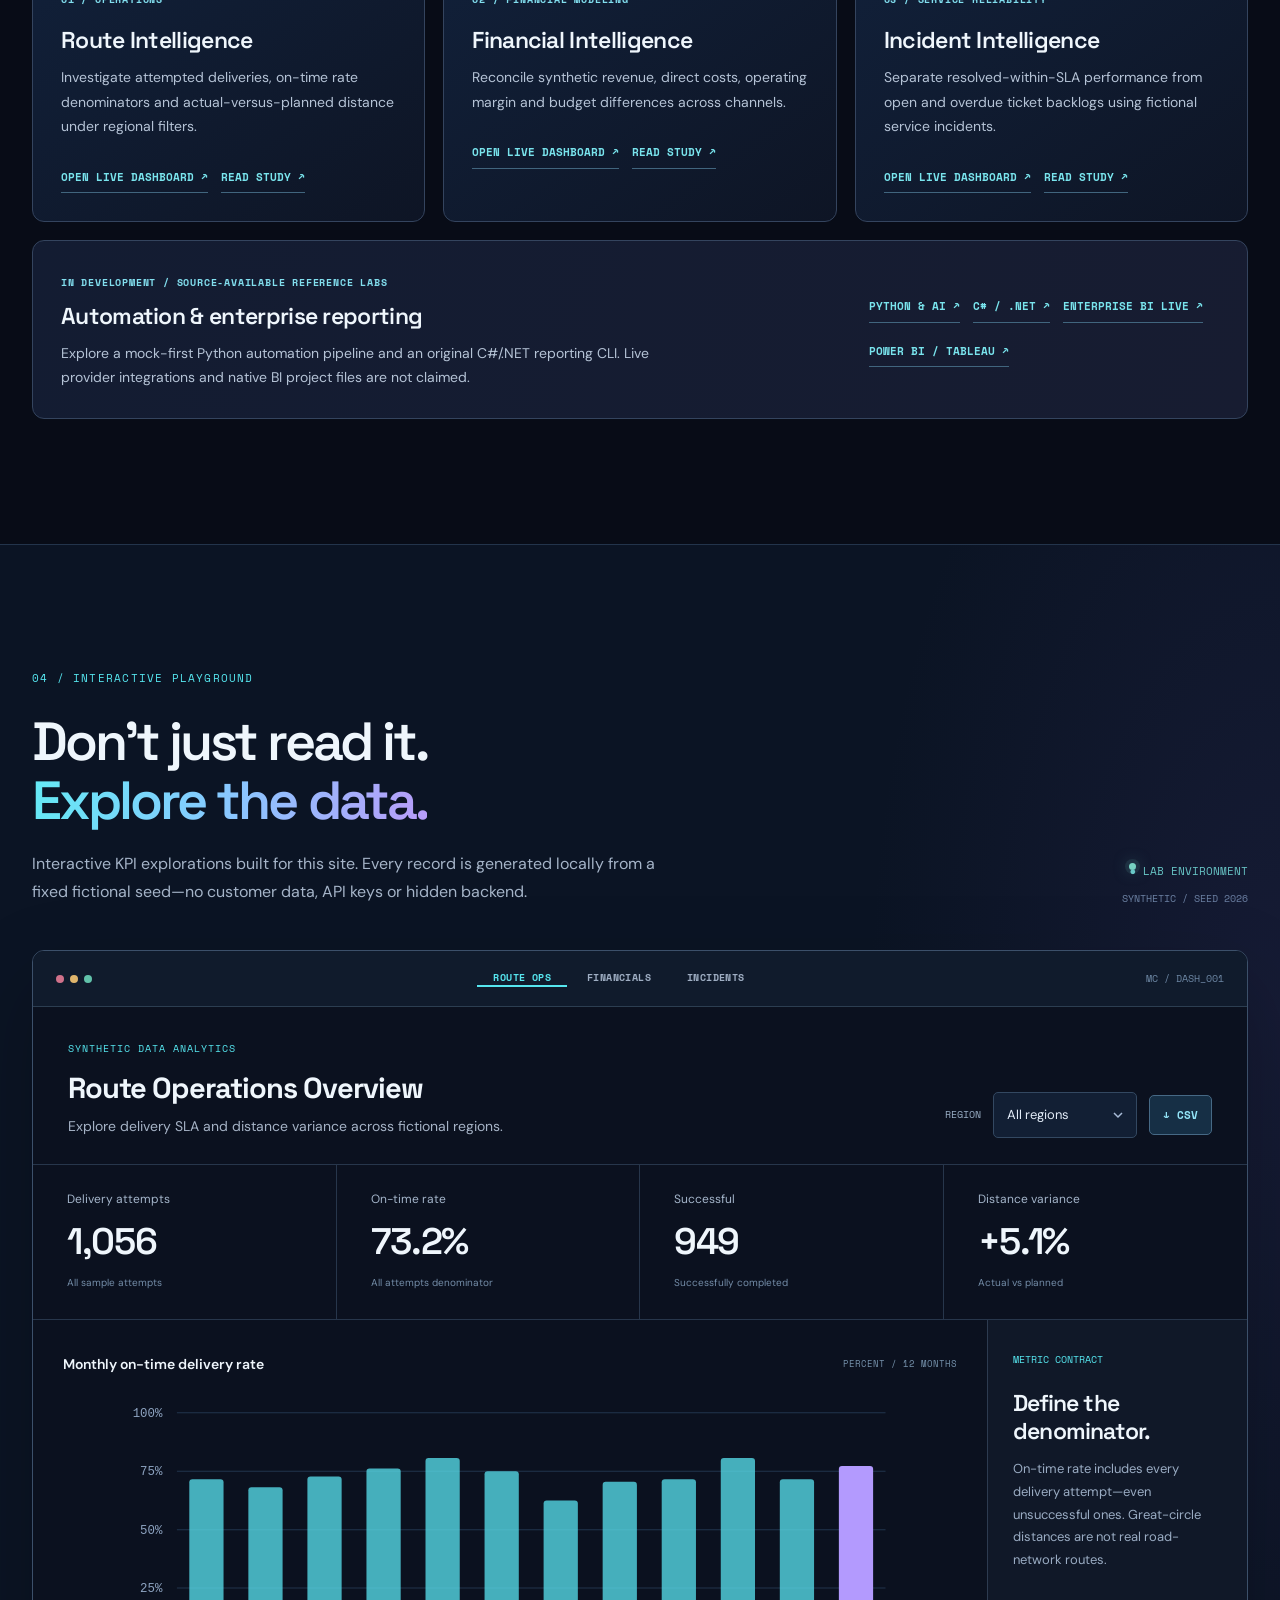
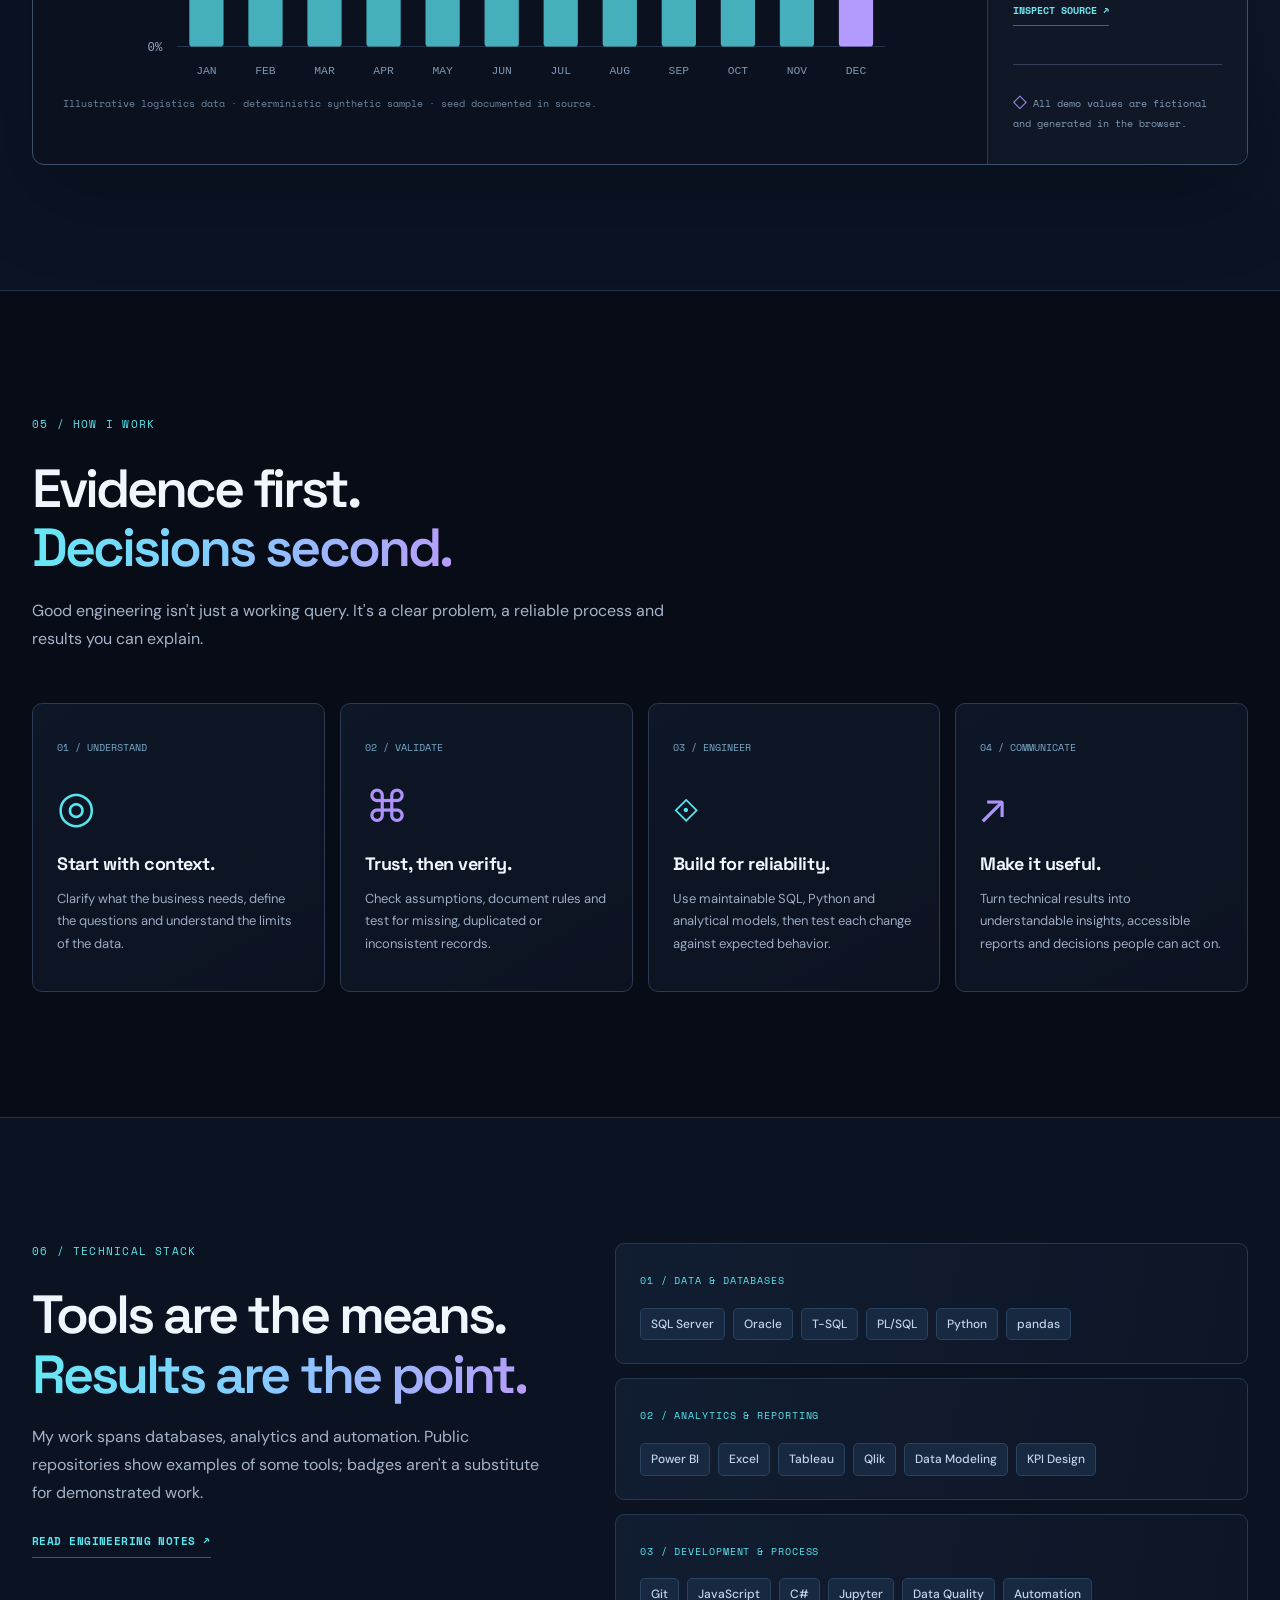
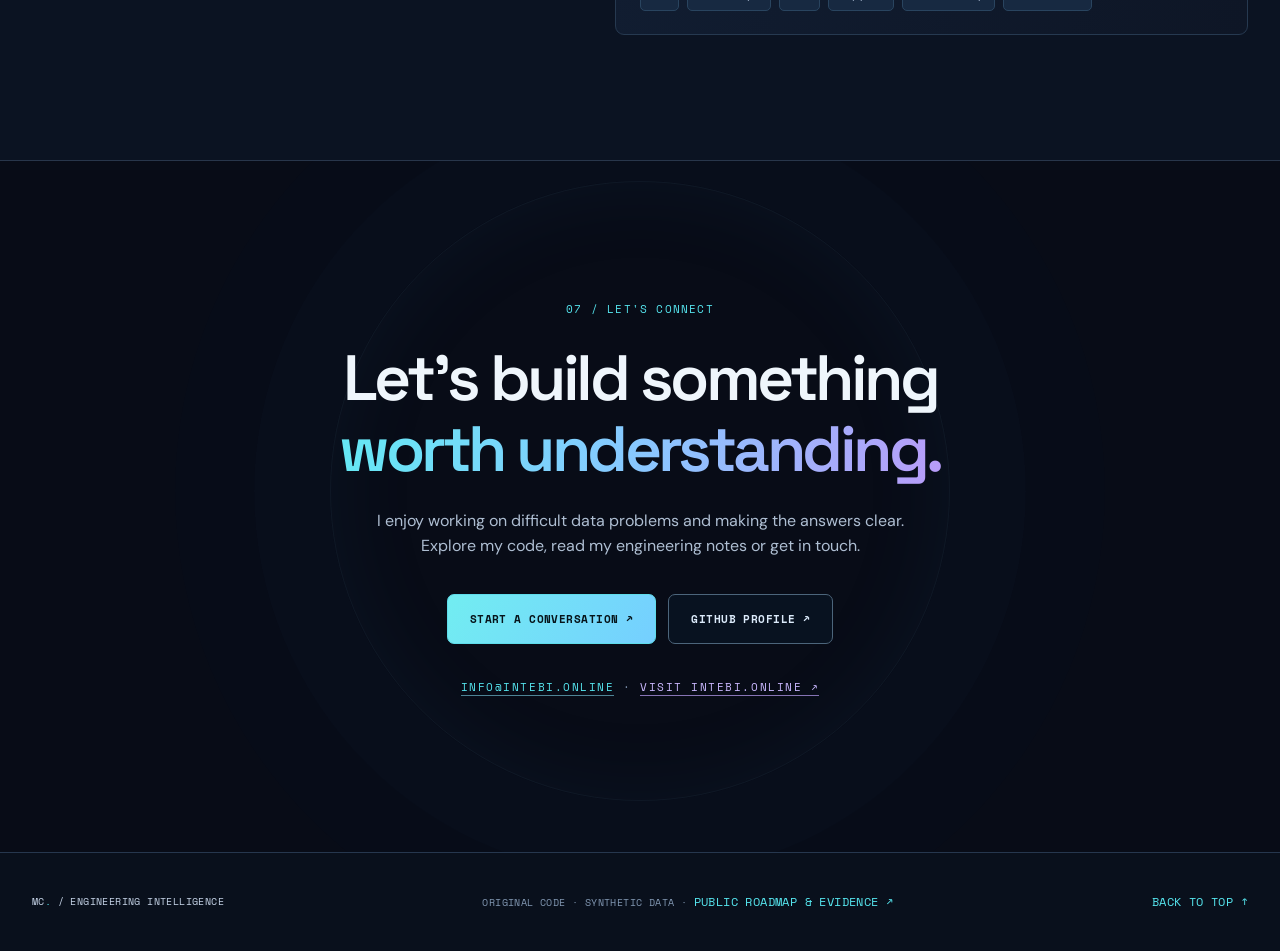
==== commit 6e3a80b7: "Highlight verified real SQL Server to Oracle Free cross-engine parity on bilingual public portfolio" ====
--- a/index.html
+++ b/index.html
@@ -107,7 +107,7 @@
         </article>
         <article class="project-card feature" data-category="database" data-project="oracle">
           <div class="card-visual card-oracle"><div class="visual-top"><span>LAB_002 / MIGRATION</span><span class="tiny-pulse">●</span></div><div class="migration-art" aria-hidden="true"><div class="db-pillar"><span>SQL</span><small>SERVER</small></div><div class="migration-arrow"><span class="dashed-rail"></span><strong>→</strong><small>VALIDATE</small></div><div class="db-pillar purple"><span>PL/</span><small>SQL</small></div></div><div class="visual-bottom">COMPATIBILITY // DEPENDENCY // REVIEW</div></div>
-          <div class="card-body"><div class="card-category">DATABASE MODERNIZATION <span>02</span></div><h3>Oracle Migration Toolkit</h3><p>Assess T-SQL compatibility, plan object dependencies and reconcile synthetic output across migration scenarios.</p><div class="tags"><span>Oracle</span><span>PL/SQL</span><span>Python</span></div><div class="card-actions"><a href="https://github.com/Dicureck/oracle-migration-toolkit" target="_blank" rel="noopener noreferrer">VIEW PROJECT ↗</a><span class="preview-label">ORACLE FREE VERIFIED</span></div></div>
+          <div class="card-body"><div class="card-category">DATABASE MODERNIZATION <span>02</span></div><h3>Oracle Migration Toolkit</h3><p>Assess T-SQL compatibility and dependencies; original SQL Server 2022 and Oracle Free 26ai reporting queries were executed and reconciled on identical fictional data.</p><div class="tags"><span>Oracle</span><span>PL/SQL</span><span>Python</span></div><div class="card-actions"><a href="https://github.com/Dicureck/oracle-migration-toolkit" target="_blank" rel="noopener noreferrer">VIEW PROJECT ↗</a><span class="preview-label">TWO-ENGINE PARITY VERIFIED</span></div></div>
         </article>
         <article class="project-card" data-category="analytics" data-project="logistics"><div class="card-visual card-logistics"><div class="visual-top"><span>LAB_003 / OPERATIONS</span><span>◈</span></div><svg class="mini-chart" viewBox="0 0 400 164" aria-hidden="true"><path d="M22 141 L90 95 137 118 188 58 263 80 336 23 382 48" stroke="#57dcff" stroke-width="3" fill="none" stroke-linejoin="round"/><path d="M22 141 L90 95 137 118 188 58 263 80 336 23 382 48" stroke="#57dcff" stroke-width="12" opacity=".1" fill="none"/><g fill="#59e3ee"><circle cx="90" cy="95" r="5"/><circle cx="188" cy="58" r="5"/><circle cx="336" cy="23" r="5"/></g><path d="M0 151H400M0 107H400M0 64H400M0 22H400" stroke="#52708e" stroke-opacity=".22"/></svg><div class="visual-bottom">ROUTE INTELLIGENCE // SYNTHETIC</div></div><div class="card-body"><div class="card-category">OPERATIONAL ANALYTICS <span>03</span></div><h3>Logistics & Route Intelligence</h3><p>Delivery KPIs, SLA definitions, geofence logic and offline dashboard reporting.</p><div class="tags"><span>Python</span><span>pandas</span><span>BI</span></div><div class="card-actions"><a href="https://github.com/Dicureck/logistics-route-intelligence" target="_blank" rel="noopener noreferrer">SOURCE ↗</a><button type="button" class="demo-link" data-open-demo="logistics">TRY DEMO ↓</button></div></div></article>
         <article class="project-card" data-category="analytics" data-project="finance"><div class="card-visual card-finance"><div class="visual-top"><span>LAB_004 / FINANCE</span><span>◈</span></div><div class="finance-visual" aria-hidden="true"><div class="finance-bars"><i style="height:43%"></i><i style="height:59%"></i><i style="height:49%"></i><i style="height:78%"></i><i style="height:69%"></i><i style="height:93%"></i><i style="height:84%"></i></div><div class="finance-index"><span>P&amp;L</span><strong>MODEL</strong></div></div><div class="visual-bottom">BUDGET / ACTUAL // SYNTHETIC</div></div><div class="card-body"><div class="card-category">FINANCIAL INTELLIGENCE <span>04</span></div><h3>Financial Intelligence Lab</h3><p>Transparent synthetic P&amp;L, margins, budget variance and executive reporting.</p><div class="tags"><span>Python</span><span>pandas</span><span>Modeling</span></div><div class="card-actions"><a href="https://github.com/Dicureck/financial-intelligence-lab" target="_blank" rel="noopener noreferrer">SOURCE ↗</a><button type="button" class="demo-link" data-open-demo="finance">TRY DEMO ↓</button></div></div></article>
